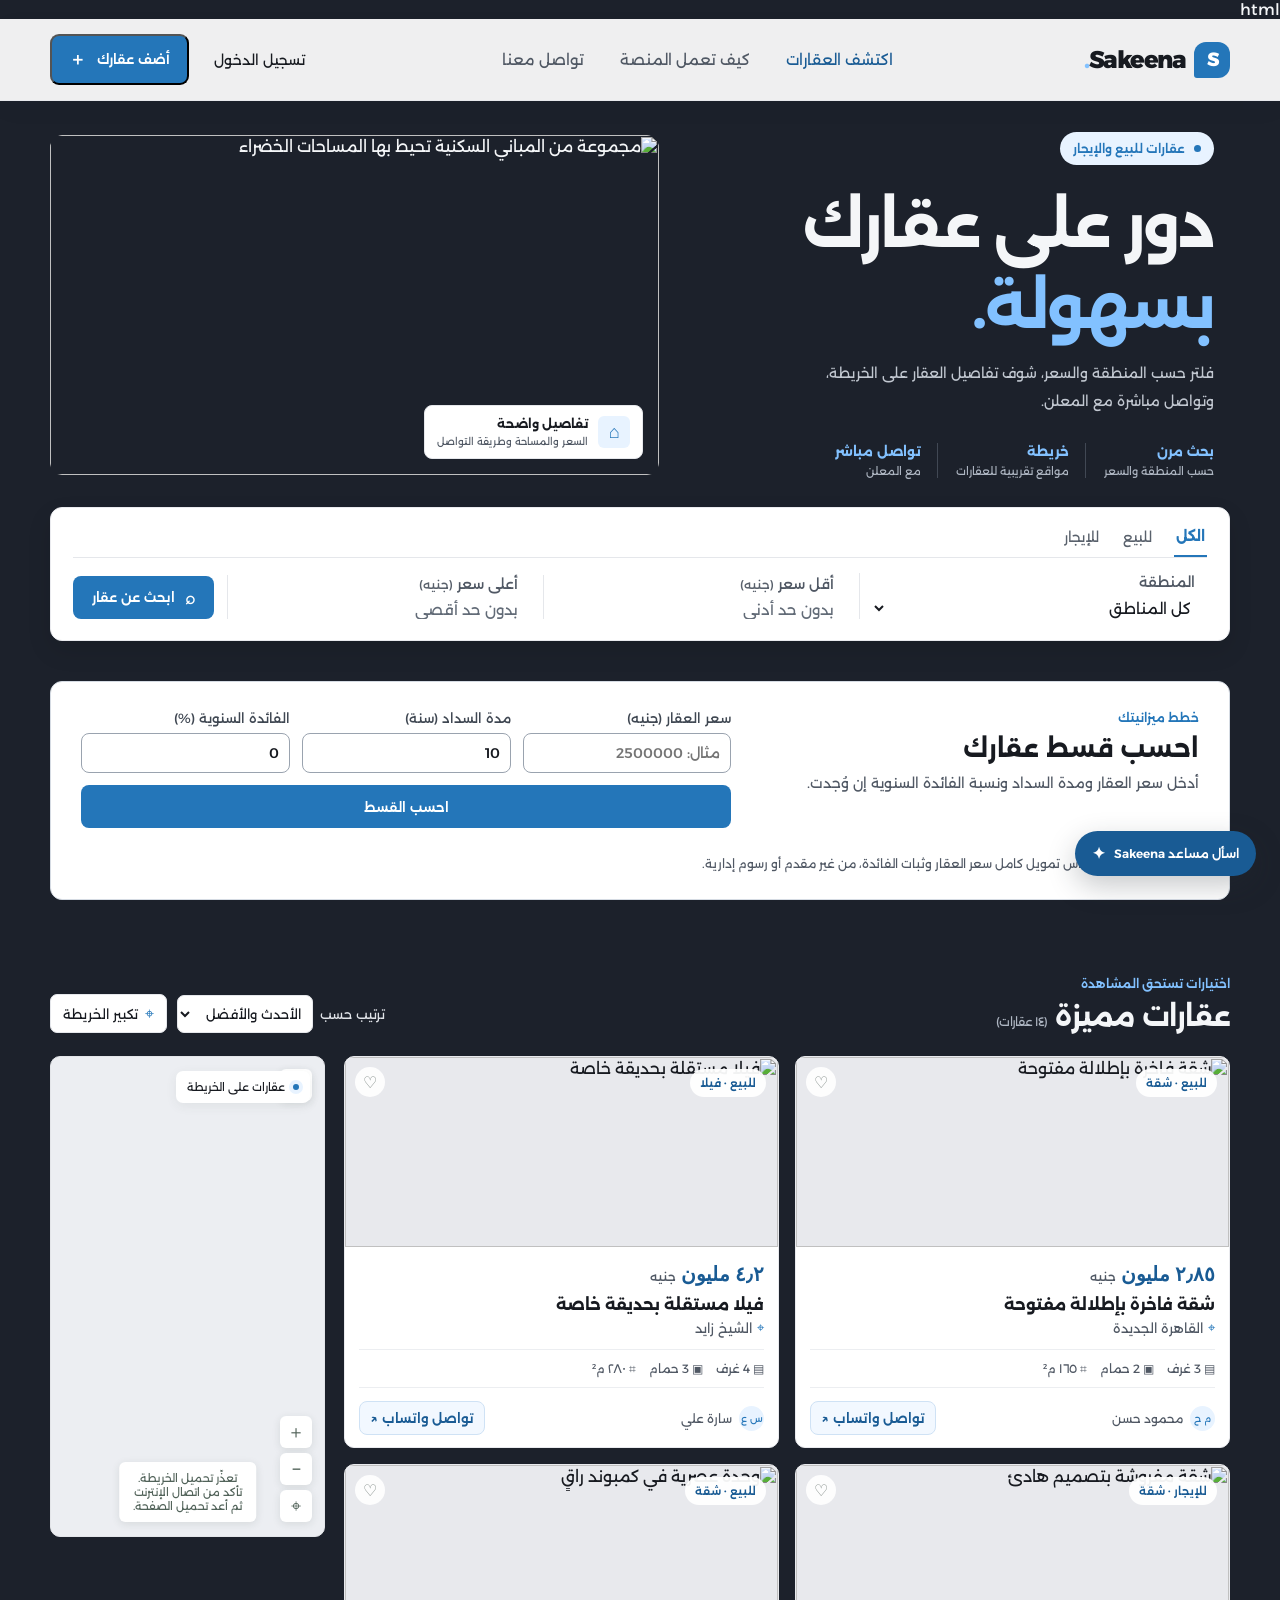
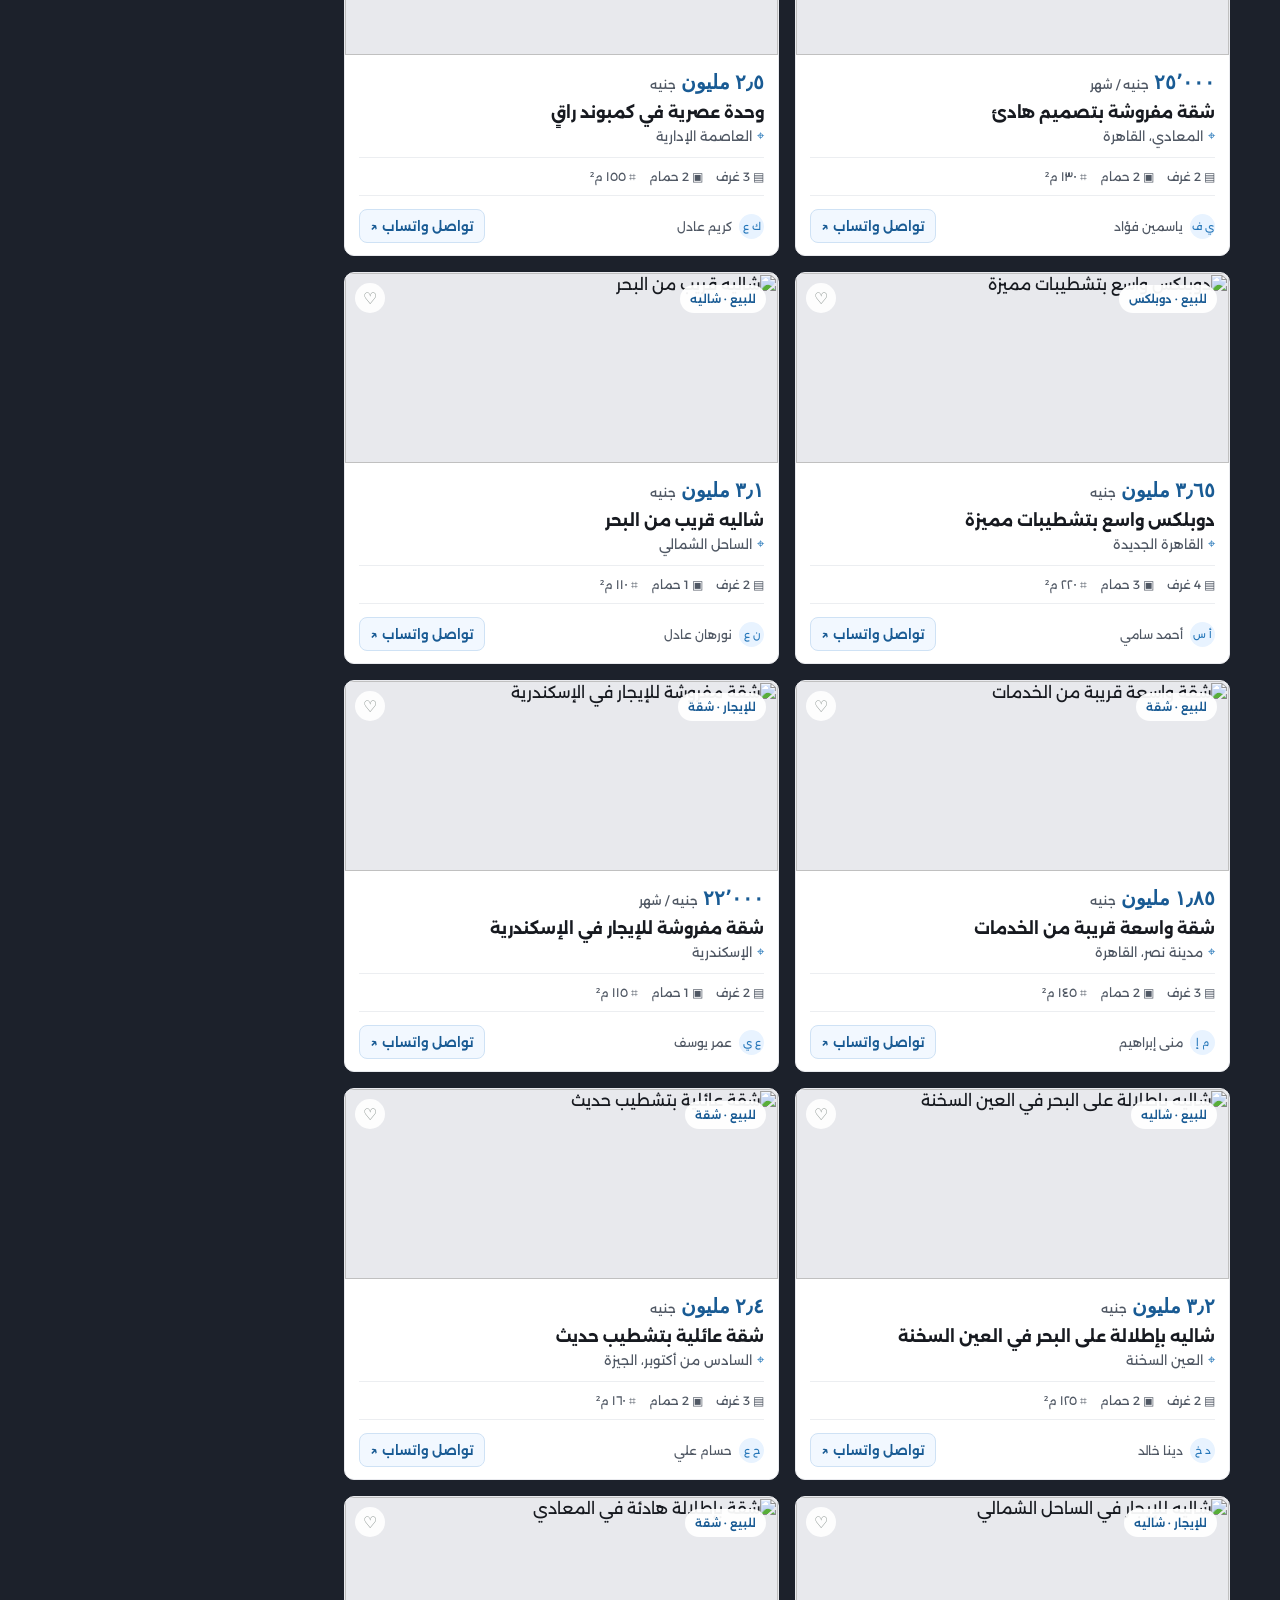
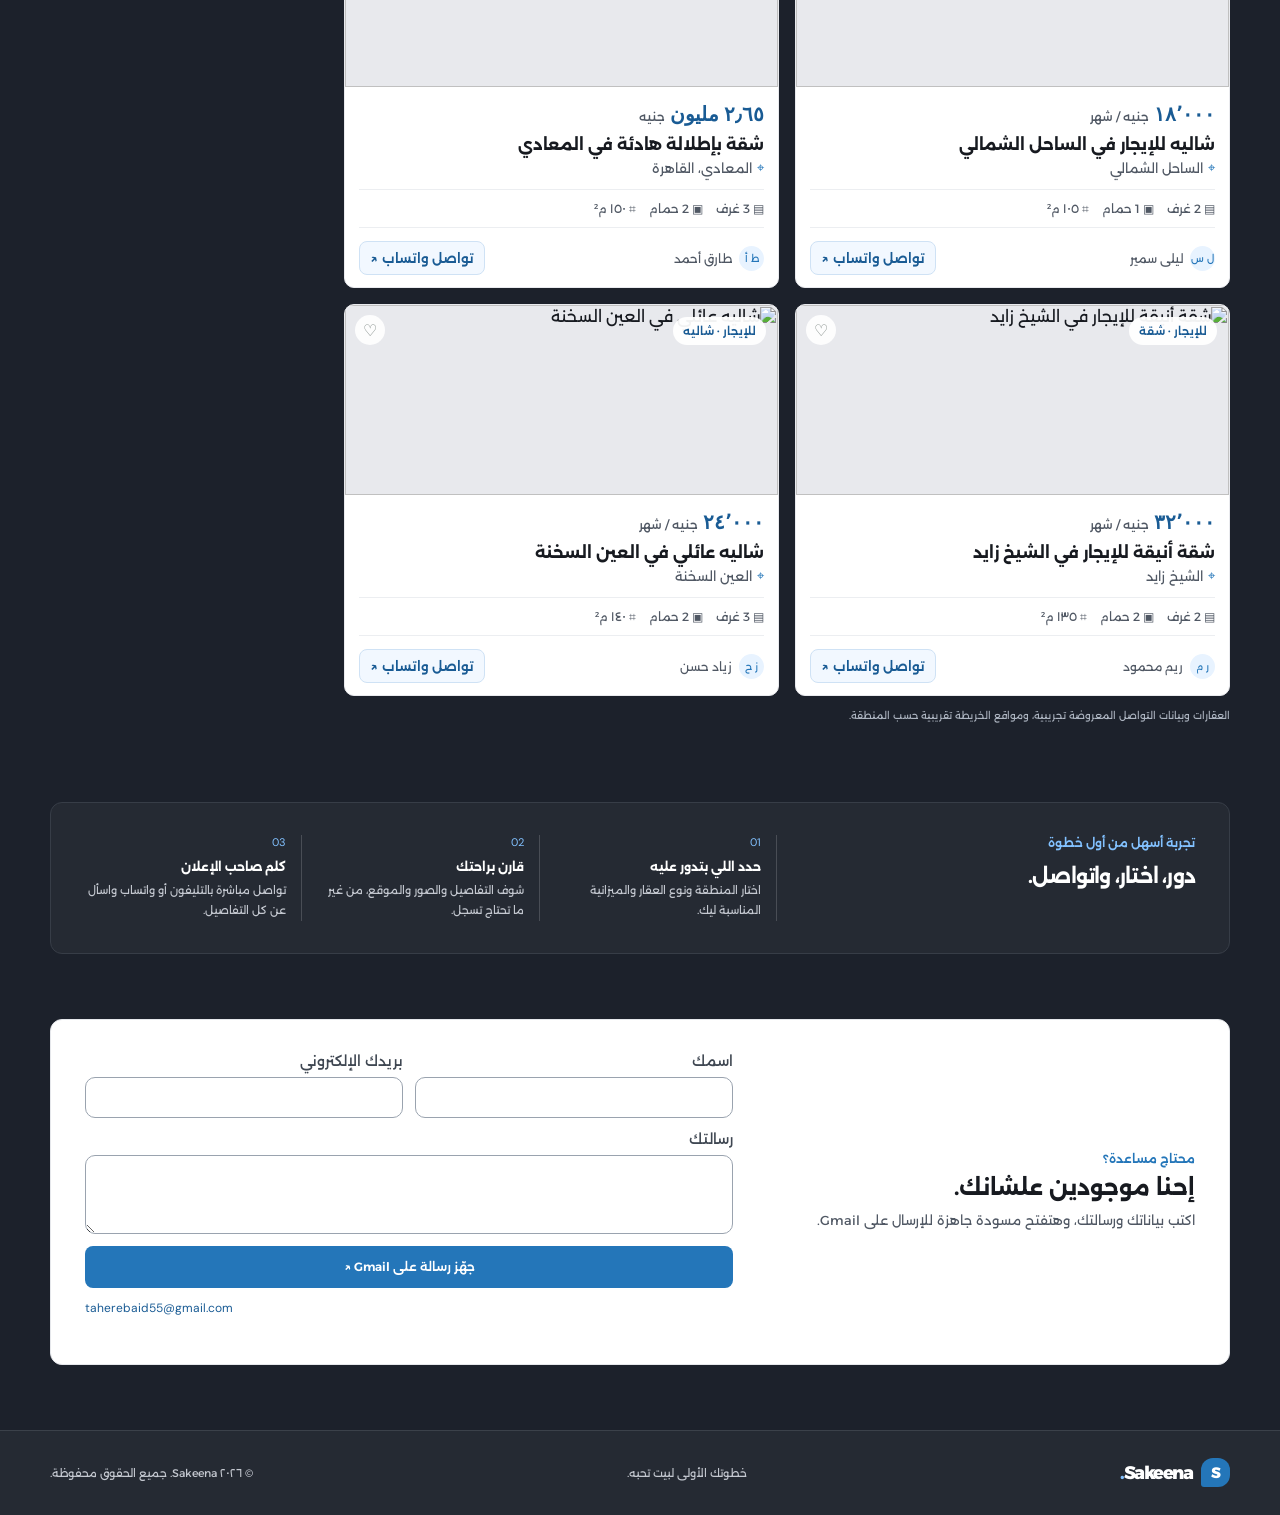
==== index.html @ dfcf1583 "Add files via upload" ====
html<!DOCTYPE html>
<html lang="ar" dir="rtl">
<head>
  <meta charset="UTF-8">
  <meta name="viewport" content="width=device-width, initial-scale=1.0">
  <meta name="theme-color" content="#1c212b">
  <title>Sakeena | Find your next home</title>
  <link rel="preconnect" href="https://fonts.googleapis.com">
  <link rel="preconnect" href="https://fonts.gstatic.com" crossorigin>
  <link href="https://fonts.googleapis.com/css2?family=Alexandria:wght@400;500;600;700;800&family=DM+Sans:wght@400;500;600;700&display=swap" rel="stylesheet">
  <link rel="stylesheet" href="https://unpkg.com/leaflet@1.9.4/dist/leaflet.css" integrity="sha256-p4NxAoJBhIIN+hmNHrzRCf9tD/miZyoHS5obTRR9BMY=" crossorigin="">
  <link rel="stylesheet" href="style.css">
</head>
<body>
  <header class="site-header">
    <a class="brand" href="#" aria-label="Sakeena - الصفحة الرئيسية">
      <span class="brand-mark">S</span>
      <span>Sakeena<span class="brand-dot">.</span></span>
    </a>
    <nav class="main-nav" aria-label="التنقل الرئيسي">
      <a class="active" href="#listings">اكتشف العقارات</a>
      <a href="#how-it-works">كيف تعمل المنصة</a>
      <a href="#contact">تواصل معنا</a>
    </nav>
    <div class="header-actions">
      <button class="login-button" id="open-login" type="button">تسجيل الدخول</button>
      <button class="login-button" id="logout-button" type="button" hidden>تسجيل الخروج</button>
      <button class="post-ad-button" id="open-property-form" type="button">أضف عقارك <span aria-hidden="true">＋</span></button>
      <button class="menu-toggle" id="menu-toggle" type="button" aria-label="فتح القائمة">☰</button>
    </div>
  </header>

  <main>
    <section class="hero">
      <div class="hero-copy">
        <span class="eyebrow"><span class="eyebrow-dot"></span> عقارات للبيع والإيجار</span>
        <h1>دور على عقارك<br><span>بسهولة.</span></h1>
        <p>فلتر حسب المنطقة والسعر، شوف تفاصيل العقار على الخريطة، وتواصل مباشرة مع المعلن.</p>
        <div class="hero-stats">
          <div><strong>بحث مرن</strong><span>حسب المنطقة والسعر</span></div>
          <div><strong>خريطة</strong><span>مواقع تقريبية للعقارات</span></div>
          <div><strong>تواصل مباشر</strong><span>مع المعلن</span></div>
        </div>
      </div>
      <div class="hero-art" aria-label="صورة لمجمع سكني وسط المساحات الخضراء">
        <img src="https://images.unsplash.com/photo-1640702603390-98c659d55ab2?auto=format&fit=crop&w=1200&q=85" alt="مجموعة من المباني السكنية تحيط بها المساحات الخضراء">
        <div class="hero-note">
          <span class="note-icon">⌂</span>
          <span><strong>تفاصيل واضحة</strong><small>السعر والمساحة وطريقة التواصل</small></span>
        </div>
      </div>
    </section>

    <section class="search-panel" aria-label="البحث عن عقار">
      <div class="search-tabs" role="group" aria-label="نوع العملية">
        <button class="search-tab selected" type="button" data-kind="الكل">الكل</button>
        <button class="search-tab" type="button" data-kind="للبيع">للبيع</button>
        <button class="search-tab" type="button" data-kind="للإيجار">للإيجار</button>
      </div>
      <div class="search-fields">
        <label class="field location-field">
          <span>المنطقة</span>
          <select id="area-filter">
            <option value="">كل المناطق</option>
            <option value="التجمع الخامس">التجمع الخامس</option>
            <option value="الشيخ زايد">الشيخ زايد</option>
            <option value="المعادي">المعادي</option>
            <option value="العاصمة الإدارية">العاصمة الإدارية</option>
            <option value="الساحل الشمالي">الساحل الشمالي</option>
            <option value="مدينة نصر">مدينة نصر</option>
            <option value="الإسكندرية">الإسكندرية</option>
            <option value="العين السخنة">العين السخنة</option>
            <option value="السادس من أكتوبر">السادس من أكتوبر</option>
          </select>
        </label>
        <label class="field">
          <span>أقل سعر <small>(جنيه)</small></span>
          <input id="min-price" type="number" min="0" placeholder="بدون حد أدنى">
        </label>
        <label class="field">
          <span>أعلى سعر <small>(جنيه)</small></span>
          <input id="max-price" type="number" min="0" placeholder="بدون حد أقصى">
        </label>
        <button class="search-button" id="search-button" type="button"><span>⌕</span> ابحث عن عقار</button>
      </div>
    </section>

    <section class="financing-section" aria-labelledby="financing-title">
      <div class="financing-copy">
        <span class="section-kicker">خطط ميزانيتك</span>
        <h2 id="financing-title">احسب قسط عقارك</h2>
        <p>أدخل سعر العقار ومدة السداد ونسبة الفائدة السنوية إن وُجدت.</p>
      </div>
      <form class="financing-form" id="financing-form">
        <label>سعر العقار (جنيه)
          <input name="price" type="number" min="1" step="1" placeholder="مثال: 2500000" required>
        </label>
        <label>مدة السداد (سنة)
          <input name="years" type="number" min="1" max="40" step="1" value="10" required>
        </label>
        <label>الفائدة السنوية (%)
          <input name="annual-rate" type="number" min="0" max="100" step="0.01" value="0" placeholder="0">
        </label>
        <button class="search-button" type="submit">احسب القسط</button>
      </form>
      <div class="financing-result" id="financing-result" aria-live="polite" hidden>
        <div><span>القسط الشهري التقريبي</span><strong id="monthly-installment"></strong></div>
        <div><span>إجمالي المبلغ</span><strong id="total-payment"></strong></div>
        <div><span>إجمالي الفائدة</span><strong id="total-interest"></strong></div>
      </div>
      <p class="financing-note">حساب تقديري على أساس تمويل كامل سعر العقار وثبات الفائدة، من غير مقدم أو رسوم إدارية.</p>
    </section>

    <section class="listings-section" id="listings">
      <div class="section-heading">
        <div>
          <span class="section-kicker">اختيارات تستحق المشاهدة</span>
          <h2>عقارات مميزة <span id="results-count"></span></h2>
        </div>
        <div class="listing-controls">
          <label class="sort-control">ترتيب حسب
            <select id="sort-filter">
              <option value="recommended">الأحدث والأفضل</option>
              <option value="low">السعر: الأقل أولاً</option>
              <option value="high">السعر: الأعلى أولاً</option>
            </select>
          </label>
          <button class="map-toggle" id="map-toggle" type="button"><span>⌖</span> تكبير الخريطة</button>
        </div>
      </div>

      <div class="results-layout">
        <div class="property-grid" id="property-grid"></div>
        <aside class="map-panel" id="map-panel" aria-label="خريطة المناطق">
          <div class="map-toolbar">
            <div class="map-label"><span class="map-pulse"></span> عقارات على الخريطة</div>
            <button class="map-expand" id="map-expand" type="button" aria-label="تكبير الخريطة" title="تكبير الخريطة">⛶</button>
          </div>
          <div id="real-map" role="application" aria-label="خريطة تفاعلية للعقارات"></div>
          <div class="map-controls" aria-label="أدوات الخريطة">
            <button id="map-zoom-in" type="button" aria-label="تكبير الخريطة" title="تكبير">＋</button>
            <button id="map-zoom-out" type="button" aria-label="تصغير الخريطة" title="تصغير">−</button>
            <button id="map-reset" type="button" aria-label="إظهار كل العقارات" title="إظهار كل العقارات">⌖</button>
          </div>
          <div class="map-status" id="map-status" hidden></div>
        </aside>
      </div>
      <div class="empty-state" id="empty-state" hidden>
        <span>⌂</span><h3>مفيش عقارات مطابقة لبحثك</h3>
        <p>جرّب توسّع نطاق السعر أو تختار منطقة تانية.</p>
        <button id="clear-filters" type="button">عرض كل العقارات</button>
      </div>
      <p class="demo-note">العقارات وبيانات التواصل المعروضة تجريبية، ومواقع الخريطة تقريبية حسب المنطقة.</p>
    </section>

    <section class="how-section" id="how-it-works">
      <div><span class="section-kicker">تجربة أسهل من أول خطوة</span><h2>دور، اختار، واتواصل.</h2></div>
      <div class="how-steps">
        <article><span>01</span><h3>حدد اللي بتدور عليه</h3><p>اختار المنطقة ونوع العقار والميزانية المناسبة ليك.</p></article>
        <article><span>02</span><h3>قارن براحتك</h3><p>شوف التفاصيل والصور والموقع، من غير ما تحتاج تسجل.</p></article>
        <article><span>03</span><h3>كلم صاحب الإعلان</h3><p>تواصل مباشرة بالتليفون أو واتساب واسأل عن كل التفاصيل.</p></article>
      </div>
    </section>

    <section class="contact-section" id="contact" aria-labelledby="contact-title">
      <div>
        <span class="section-kicker">محتاج مساعدة؟</span>
        <h2 id="contact-title">إحنا موجودين علشانك.</h2>
        <p>اكتب بياناتك ورسالتك، وهتفتح مسودة جاهزة للإرسال على Gmail.</p>
      </div>
      <form class="contact-form" id="contact-form">
        <label>اسمك<input name="name" type="text" maxlength="60" required></label>
        <label>بريدك الإلكتروني<input name="email" type="email" required></label>
        <label class="contact-message-field">رسالتك<textarea name="message" rows="3" maxlength="2000" required></textarea></label>
        <button class="contact-gmail" type="submit">جهّز رسالة على Gmail ↗</button>
        <a class="contact-email" href="mailto:taherebaid55@gmail.com">taherebaid55@gmail.com</a>
      </form>
    </section>
  </main>

  <footer class="site-footer">
    <a class="brand footer-brand" href="#"><span class="brand-mark">S</span><span>Sakeena<span class="brand-dot">.</span></span></a>
    <p>خطوتك الأولى لبيت تحبه.</p>
    <span>© ٢٠٢٦ Sakeena. جميع الحقوق محفوظة.</span>
  </footer>

  <div class="modal-backdrop" id="property-modal" hidden>
    <section class="login-modal property-modal" role="dialog" aria-modal="true" aria-labelledby="property-title">
      <button class="modal-close" id="close-property-form" type="button" aria-label="إغلاق">×</button>
      <span class="modal-mark">S</span>
      <span class="section-kicker">إعلانك هيوصل لناس أكتر</span>
      <h2 id="property-title">أضف عقارك على Sakeena</h2>
      <p>املأ البيانات الأساسية، وهيظهر إعلانك فوراً ضمن العقارات.</p>
      <form id="property-form" class="property-form">
        <label class="form-wide">عنوان الإعلان<input name="title" type="text" placeholder="مثال: شقة واسعة بإطلالة مميزة" maxlength="70" required></label>
        <label>نوع الإعلان<select name="kind" required><option value="للبيع">للبيع</option><option value="للإيجار">للإيجار</option></select></label>
        <label>نوع العقار<select name="type" required><option>شقة</option><option>فيلا</option><option>دوبلكس</option><option>شاليه</option><option>استوديو</option></select></label>
        <label>المنطقة<select name="area" required><option value="التجمع الخامس">التجمع الخامس</option><option value="الشيخ زايد">الشيخ زايد</option><option value="المعادي">المعادي</option><option value="العاصمة الإدارية">العاصمة الإدارية</option><option value="الساحل الشمالي">الساحل الشمالي</option><option value="مدينة نصر">مدينة نصر</option><option value="الإسكندرية">الإسكندرية</option><option value="العين السخنة">العين السخنة</option><option value="السادس من أكتوبر">السادس من أكتوبر</option></select></label>
        <label>السعر بالجنيه<input name="price" type="number" min="1" step="1" placeholder="مثال: 2500000" required></label>
        <label>عدد الغرف<input name="beds" type="number" min="0" max="30" value="2" required></label>
        <label>عدد الحمامات<input name="baths" type="number" min="0" max="20" value="1" required></label>
        <label>المساحة بالمتر<input name="size" type="number" min="1" placeholder="مثال: 140" required></label>
        <label class="form-wide">رابط صورة العقار <small>(اختياري)</small><input name="image" type="url" placeholder="https://example.com/property.jpg"></label>
        <label>اسم المعلن<input name="publisher" type="text" maxlength="40" placeholder="اسمك" required></label>
        <label>رقم واتساب
          <span class="phone-input">
            <span class="phone-country-code" aria-hidden="true">+20</span>
            <input name="phone" type="tel" inputmode="numeric" placeholder="1xxxxxxxxx" maxlength="11" pattern="0?1[0125][0-9]{8}" aria-describedby="phone-help" required>
          </span>
          <small id="phone-help">مفتاح مصر +20 مضاف تلقائيًا</small>
        </label>
        <button class="search-button form-wide" type="submit">نشر الإعلان</button>
      </form>
      <p class="form-message" id="property-message" aria-live="polite"></p>
    </section>
  </div>

  <div class="modal-backdrop" id="login-modal" hidden>
    <section class="login-modal" role="dialog" aria-modal="true" aria-labelledby="login-title">
      <button class="modal-close" id="close-login" type="button" aria-label="إغلاق">×</button>
      <span class="modal-mark">د</span>
      <span class="section-kicker">أهلاً بيك في Sakeena</span>
      <h2 id="login-title">سجّل دخولك</h2>
      <p id="login-description">أنشئ حسابًا أو سجّل دخولك لاستخدام مساعد العقارات.</p>
      <form id="login-form">
        <label id="name-field" hidden>الاسم<input name="name" type="text" autocomplete="name" maxlength="60"></label>
        <label>البريد الإلكتروني<input name="email" type="email" placeholder="name@example.com" autocomplete="email" required></label>
        <label>كلمة المرور<input name="password" type="password" placeholder="٨ أحرف على الأقل" minlength="8" autocomplete="current-password" required></label>
        <label id="remember-session-field" class="remember-session"><input id="remember-session" type="checkbox" checked> تذكّرني على هذا الجهاز</label>
        <button class="search-button" id="auth-submit" type="submit">تسجيل الدخول</button>
      </form>
      <p class="form-message" id="form-message" aria-live="polite"></p>
      <button class="auth-mode-toggle" id="auth-mode-toggle" type="button">إنشاء حساب جديد</button>
    </section>
  </div>
  <button class="chat-launcher" id="chat-launcher" type="button" aria-controls="chat-panel" aria-expanded="false">اسأل مساعد Sakeena <span aria-hidden="true">✦</span></button>
  <section class="chat-panel" id="chat-panel" aria-label="مساعد العقارات" hidden>
    <header class="chat-header">
      <div><strong>مساعد Sakeena</strong><small>اسأل عن العقارات والمناطق</small></div>
      <button id="chat-close" type="button" aria-label="إغلاق المحادثة">×</button>
    </header>
    <div class="chat-messages" id="chat-messages" role="log" aria-live="polite">
      <p class="chat-message assistant-message">أهلاً بيك في سكينة للعقارات! سجّل دخولك واسألني عن العقارات المتاحة.</p>
    </div>
    <form class="chat-form" id="chat-form">
      <label class="sr-only" for="chat-input">اكتب سؤالك</label>
      <input id="chat-input" name="message" type="text" maxlength="1000" placeholder="اكتب سؤالك هنا..." autocomplete="off" required>
      <button type="submit" aria-label="إرسال الرسالة">➤</button>
    </form>
    <p class="chat-disclaimer">تُعالَج الرسائل عبر خدمة الذكاء الاصطناعي، ولا تُحفظ في الموقع.</p>
  </section>
  <div class="toast" id="toast" role="status" aria-live="polite"></div>

  <script src="https://unpkg.com/leaflet@1.9.4/dist/leaflet.js" integrity="sha256-20nQCchB9co0qIjJZRGuk2/Z9VM+kNiyxNV1lvTlZBo=" crossorigin=""></script>
  <script src="https://cdn.jsdelivr.net/npm/@supabase/supabase-js@2"></script>
  <script src="supabase-config.js"></script>
  <script src="script.js"></script>
</body>
</html>
---- style.css ----
:root {
  color-scheme: light;
  --ink: #171a20;
  --muted: #505864;
  --green: #2476b9;
  --green-dark: #195b94;
  --mint: #e8f3ff;
  --accent-light: #82c1ff;
  --paper: #1c212b;
  --line: #e5e7eb;
  --white: #ffffff;
  font-family: "Alexandria", sans-serif;
}

* { box-sizing: border-box; }
html { scroll-behavior: smooth; }
body { margin: 0; background: var(--paper); color: #f4f6f8; }
button, input, select { font: inherit; }
button, a, select { -webkit-tap-highlight-color: transparent; }
a { color: inherit; text-decoration: none; }
button { cursor: pointer; }
.site-header { position: sticky; top: 0; z-index: 6; width: 100%; height: 82px; max-width: none; margin: auto; padding: 0 max(30px, calc((100% - 1180px) / 2)); display: flex; align-items: center; justify-content: space-between; gap: 30px; border-bottom: 1px solid #e8e9ed; background: #ffffffed; box-shadow: 0 8px 25px #252a3308; color: var(--ink); backdrop-filter: blur(14px); }
.brand { display: inline-flex; align-items: center; gap: 9px; font-size: 24px; font-weight: 800; letter-spacing: -1.5px; }
.brand-mark, .modal-mark { display: grid; place-items: center; width: 36px; height: 36px; border-radius: 12px 12px 12px 3px; background: var(--green); color: white; font-size: 19px; }
.brand-dot { color: var(--accent-light); }
.main-nav { display: flex; gap: 36px; align-items: center; color: var(--muted); font-size: 15px; }
.main-nav a { transition: color .2s; }
.main-nav a:hover, .main-nav a.active { color: var(--green-dark); }
.header-actions { display: flex; align-items: center; gap: 19px; }
.login-button, .menu-toggle { background: none; border: 0; color: var(--ink); font-size: 14px; transition: color .2s; }
.login-button:hover, .menu-toggle:hover { color: var(--green); }
.post-ad-button { background: var(--green); color: #fff; padding: 12px 17px; border-radius: 9px; font-size: 13px; font-weight: 600; transition: background .2s, transform .2s; }
.post-ad-button:hover, .search-button:hover { background: var(--green-dark); transform: translateY(-1px); }
.post-ad-button span { margin-right: 7px; font-size: 17px; vertical-align: -1px; }
.menu-toggle { display: none; font-size: 22px; }
main { max-width: 1240px; margin: auto; padding: 0 30px; }
.hero { min-height: 420px; display: grid; grid-template-columns: .92fr 1.08fr; align-items: center; gap: 52px; padding: 30px 0 42px; }
.hero-copy { padding-right: 16px; }
.eyebrow, .section-kicker { color: var(--green); font-size: 12px; font-weight: 600; }
.eyebrow { display: inline-flex; align-items: center; gap: 9px; padding: 9px 13px; border-radius: 30px; background: var(--mint); }
.eyebrow-dot, .map-pulse { width: 7px; height: 7px; border-radius: 50%; background: var(--green); box-shadow: 0 0 0 4px var(--mint); }
.hero h1 { font-size: clamp(38px, 5vw, 62px); line-height: 1.3; letter-spacing: -2px; margin: 20px 0 12px; font-weight: 700; }
.hero h1 span { color: var(--accent-light); }
.hero-copy > p { max-width: 430px; margin: 0; color: #c1c7d0; font-size: 14px; line-height: 2; }
.hero-stats { display: flex; gap: 18px; margin-top: 28px; }
.hero-stats div { display: flex; flex-direction: column; gap: 5px; }
.hero-stats div + div { padding-right: 16px; border-right: 1px solid #414854; }
.hero-stats strong { font-size: 13px; color: var(--accent-light); }
.hero-stats span { color: #aeb6c2; font-size: 11px; }
.hero-art { position: relative; height: 340px; overflow: hidden; border-radius: 12px; }
.hero-art > img { width: 100%; height: 100%; object-fit: cover; border-radius: inherit; }
.hero-note { position: absolute; z-index: 1; right: 16px; bottom: 16px; display: flex; align-items: center; gap: 10px; padding: 10px 12px; border: 1px solid #e5e7eb; border-radius: 8px; background: white; color: var(--ink); }
.note-icon { display: grid; place-items: center; width: 32px; height: 32px; border-radius: 6px; color: var(--green); background: var(--mint); font-size: 18px; }
.hero-note strong, .hero-note small { display: block; }
.hero-note strong { font-size: 12px; }
.hero-note small { margin-top: 4px; color: var(--muted); font-size: 10px; }
.search-panel { position: relative; z-index: 2; padding: 19px 22px 21px; margin-top: -14px; background: var(--white); color: var(--ink); border: 1px solid #eaebef; border-radius: 12px; box-shadow: 0 10px 24px #0000001a; }
.search-tabs { display: flex; gap: 20px; border-bottom: 1px solid var(--line); margin-bottom: 15px; }
.search-tab { padding: 0 2px 10px; border: 0; background: none; color: #59616c; font-size: 14px; }
.search-tab.selected { color: var(--green); border-bottom: 2px solid var(--green); font-weight: 700; }
.search-fields { display: grid; grid-template-columns: 1.15fr 1fr 1fr auto; gap: 13px; align-items: end; }
.field { display: flex; min-width: 0; flex-direction: column; gap: 7px; padding: 0 12px; border-left: 1px solid var(--line); }
.field span { color: var(--muted); font-size: 14px; font-weight: 500; }
.field small { color: #59616c; font-size: 12px; }
.field input, .field select, .sort-control select { min-width: 0; padding: 0; border: 0; outline: 0; background: transparent; color: var(--ink); font-size: 15px; }
.field input::placeholder { color: #626b77; }
.search-button { min-height: 43px; padding: 0 19px; border: 0; border-radius: 8px; background: var(--green); color: #fff; font-size: 13px; font-weight: 600; transition: .2s; white-space: nowrap; }
.search-button span { padding-left: 6px; font-size: 17px; vertical-align: -2px; }
.financing-section { display: grid; grid-template-columns: .8fr 1.2fr; gap: 20px 34px; margin-top: 40px; padding: 28px 30px; border: 1px solid #d5dbe3; border-radius: 12px; background: #fff; color: var(--ink); }
.financing-copy h2 { margin: 8px 0; font-size: 25px; }
.financing-copy p { margin: 0; color: var(--muted); font-size: 14px; line-height: 1.8; }
.financing-form { display: grid; grid-template-columns: repeat(3, minmax(0, 1fr)); gap: 12px; align-items: end; }
.financing-form label { display: grid; gap: 7px; color: #3f4752; font-size: 13px; font-weight: 500; }
.financing-form input { width: 100%; min-width: 0; padding: 10px; border: 1px solid #9aa3af; border-radius: 8px; background: #fff; color: var(--ink); font: inherit; font-size: 14px; }
.financing-form input:focus { border-color: var(--green-dark); outline: 0; box-shadow: 0 0 0 2px #195b9426; }
.financing-form .search-button { grid-column: 1 / -1; }
.financing-result { display: grid; grid-column: 1 / -1; grid-template-columns: repeat(3, minmax(0, 1fr)); gap: 12px; }
.financing-result[hidden] { display: none; }
.financing-result > div { display: grid; gap: 7px; padding: 14px; border: 1px solid #cfe2f5; border-radius: 9px; background: #f2f8ff; }
.financing-result span { color: #505864; font-size: 13px; }
.financing-result strong { color: var(--green-dark); font-size: 18px; }
.financing-note { grid-column: 1 / -1; margin: -8px 0 0; color: var(--muted); font-size: 12px; }
.listings-section { padding-top: 76px; }
.section-heading { display: flex; align-items: end; justify-content: space-between; margin-bottom: 23px; color: #f4f6f8; }
.listings-section .section-kicker { color: var(--accent-light); }
.section-heading h2, .how-section h2 { margin: 8px 0 0; font-size: 28px; letter-spacing: -.8px; }
#results-count { color: #aeb6c2; font-size: 12px; font-weight: 400; }
.listing-controls { display: flex; gap: 10px; align-items: center; }
.sort-control { display: flex; gap: 7px; align-items: center; color: #e0e3e8; font-size: 13px; }
.sort-control select { padding: 9px 7px; border: 1px solid var(--line); border-radius: 7px; background: white; color: var(--ink); font-size: 13px; }
.map-toggle { display: inline-flex; align-items: center; gap: 7px; padding: 9px 12px; border: 1px solid var(--line); border-radius: 7px; background: white; color: var(--ink); font-size: 13px; }
.map-toggle span { color: var(--green); font-size: 16px; }
.results-layout { display: grid; grid-template-columns: minmax(0, 1fr) 275px; gap: 19px; align-items: start; }
.property-grid { display: grid; grid-template-columns: repeat(2, minmax(0, 1fr)); gap: 16px; }
.property-card { overflow: hidden; min-width: 0; background: white; color: var(--ink); border: 1px solid #e9eaee; border-radius: 10px; transition: transform .2s, box-shadow .2s; }
.property-card:hover { transform: translateY(-2px); box-shadow: 0 8px 18px #00000020; }
.card-image { position: relative; height: 190px; overflow: hidden; background: #e8e9ed; }
.card-image img { width: 100%; height: 100%; object-fit: cover; transition: transform .4s; }
.property-card:hover .card-image img { transform: scale(1.04); }
.property-tag { position: absolute; top: 12px; right: 12px; padding: 7px 10px; border-radius: 20px; background: #fffffff0; color: var(--green-dark); font-size: 11px; font-weight: 600; }
.favorite { position: absolute; top: 10px; left: 10px; width: 30px; height: 30px; border: 0; border-radius: 50%; background: #ffffffea; color: #7b8580; font-size: 16px; }
.favorite.active { color: #d76b61; }
.card-content { padding: 14px 14px 12px; }
.property-price { color: var(--green-dark); font-family: "DM Sans", sans-serif; font-size: 20px; font-weight: 700; }
.property-price small { color: var(--muted); font-family: "Alexandria", sans-serif; font-size: 12px; font-weight: 500; }
.property-card h3 { margin: 8px 0 5px; font-size: 16px; }
.property-location { display: flex; gap: 5px; align-items: center; color: var(--muted); font-size: 13px; }
.property-location span { color: var(--green); }
.property-meta { display: flex; gap: 13px; margin: 13px 0; padding: 11px 0; border-top: 1px solid #eceef1; border-bottom: 1px solid #eceef1; color: #505864; font-size: 12px; }
.card-footer { display: flex; align-items: center; justify-content: space-between; }
.publisher { display: flex; align-items: center; gap: 7px; color: #505864; font-size: 12px; }
.publisher-avatar { display: grid; place-items: center; width: 25px; height: 25px; border-radius: 50%; background: var(--mint); color: var(--green); font-size: 10px; }
.contact-button { padding: 8px 10px; border: 1px solid #cfe2f5; border-radius: 8px; background: #f2f8ff; color: var(--green-dark); font-size: 13px; font-weight: 600; }
.contact-button:hover { background: var(--mint); }
.map-panel { position: sticky; top: 98px; height: 481px; overflow: hidden; border: 1px solid #e3e5e9; border-radius: 10px; background: #eceef2; }
#real-map { position: absolute; z-index: 1; inset: 0; min-height: 260px; }
.map-toolbar { position: absolute; z-index: 3; inset: 0 0 auto; display: flex; align-items: flex-start; justify-content: space-between; padding: 12px; pointer-events: none; }
.map-label { position: absolute; z-index: 3; top: 14px; right: 14px; display: flex; align-items: center; gap: 8px; padding: 9px 11px; border-radius: 7px; background: white; color: var(--ink); box-shadow: 0 3px 12px #35443812; font-size: 11px; }
.map-pulse { width: 6px; height: 6px; }
.map-expand, .map-controls button { display: grid; place-items: center; width: 32px; height: 32px; border: 0; border-radius: 6px; background: #fff; color: #52635a; box-shadow: 0 2px 9px #24372c1c; }
.map-expand { margin-left: auto; pointer-events: auto; font-size: 17px; }
.map-controls { position: absolute; z-index: 3; right: 12px; bottom: 14px; display: grid; gap: 5px; }
.map-controls button { font-size: 18px; }
.map-status { position: absolute; z-index: 4; right: 50%; bottom: 14px; max-width: calc(100% - 24px); padding: 9px 12px; transform: translateX(50%); border-radius: 6px; background: #fff; color: #52635a; box-shadow: 0 2px 9px #24372c1c; font-size: 11px; text-align: center; }
.results-layout.map-expanded { grid-template-columns: minmax(0, .8fr) minmax(360px, 1.2fr); }
.results-layout.map-expanded .map-panel { height: min(72vh, 720px); }
.property-map-icon { display: grid; place-items: center; border: 0; background: transparent; }
.property-map-icon span { display: grid; place-items: center; min-width: 62px; height: 30px; padding: 0 8px; border: 2px solid #fff; border-radius: 7px 7px 7px 2px; background: var(--green); color: #fff; box-shadow: 0 3px 10px #24372c45; font: 600 10px "DM Sans", sans-serif; white-space: nowrap; }
.map-popup { display: grid; gap: 7px; min-width: 160px; color: var(--ink); font-family: "Alexandria", sans-serif; font-size: 11px; text-align: right; }
.map-popup > span { color: var(--muted); font-size: 10px; }
.map-popup > b { color: var(--green-dark); font-size: 11px; }
.map-popup > a { color: var(--green); font-weight: 600; }
.map-street { position: absolute; background: #fff; box-shadow: 0 0 0 1px #dce3d9; }
.street-one { top: 40%; left: -20%; width: 140%; height: 12px; transform: rotate(-23deg); }
.street-two { top: 59%; left: -12%; width: 130%; height: 9px; transform: rotate(28deg); }
.street-three { top: 11%; left: 48%; width: 9px; height: 115%; transform: rotate(20deg); }
.map-river { position: absolute; top: 55%; left: -20%; width: 140%; height: 21px; transform: rotate(-30deg); border: 1px solid #c0dcde; background: #cce5e4; }
.map-area { position: absolute; color: #929e91; font-size: 9px; }
.area-one { top: 26%; right: 13%; }.area-two { top: 70%; right: 12%; }.area-three { bottom: 13%; left: 17%; }
.map-pin { position: absolute; z-index: 2; padding: 7px 10px; border: 2px solid #fff; border-radius: 8px 8px 8px 2px; background: var(--green); color: white; box-shadow: 0 4px 10px #24372c35; font: 600 9px "DM Sans", sans-serif; transform: rotate(-45deg); }
.map-pin::first-letter { transform: rotate(45deg); }
.pin-one { top: 35%; right: 26%; }.pin-two { top: 48%; left: 15%; }.pin-three { bottom: 21%; right: 22%; }.pin-four { top: 19%; left: 35%; }
.map-zoom { position: absolute; bottom: 17px; right: 14px; display: grid; overflow: hidden; border-radius: 6px; box-shadow: 0 2px 9px #24372c1c; }
.map-zoom button { width: 31px; height: 30px; border: 0; border-bottom: 1px solid #eee; background: white; color: #52635a; font-size: 18px; }
.map-legend { position: absolute; bottom: 17px; left: 14px; display: flex; align-items: center; gap: 6px; padding: 8px; border-radius: 5px; background: white; color: #68756c; font-size: 9px; }
.map-legend span { width: 7px; height: 7px; border-radius: 50%; background: var(--green); }
.empty-state { padding: 65px 20px; text-align: center; }
.empty-state > span { color: var(--accent-light); font-size: 35px; }
.empty-state h3 { font-size: 16px; }
.empty-state p { color: var(--muted); font-size: 11px; }
.empty-state button { margin-top: 10px; padding: 10px 15px; border: 0; border-radius: 7px; background: var(--green); color: white; font-size: 12px; }
.demo-note { margin: 13px 0 0; color: #aeb6c2; font-size: 10px; }
.empty-state p { color: #c1c7d0; }
.how-section { display: grid; grid-template-columns: .7fr 1.3fr; gap: 45px; margin: 80px 0 65px; padding: 32px 34px; border: 1px solid #373d47; border-radius: 12px; background: #252a33; color: white; }
.how-section .section-kicker { color: var(--accent-light); }
.how-section h2 { font-size: 20px; line-height: 1.8; }
.how-steps { display: grid; grid-template-columns: repeat(3, 1fr); gap: 20px; }
.how-steps article { padding-right: 15px; border-right: 1px solid #ffffff2b; }
.how-steps article > span { color: var(--accent-light); font-family: "DM Sans", sans-serif; font-size: 11px; }
.how-steps h3 { margin: 10px 0 7px; font-size: 12px; }
.how-steps p { margin: 0; color: #c4c8d0; font-size: 11px; line-height: 1.8; }
.contact-section { display: grid; grid-template-columns: .8fr 1.2fr; align-items: center; gap: 30px; margin: 0 0 65px; padding: 32px 34px; border: 1px solid var(--line); border-radius: 12px; background: white; color: var(--ink); }
.contact-section h2 { margin: 8px 0; font-size: 22px; }
.contact-section p { margin: 0; color: var(--muted); font-size: 13px; line-height: 1.8; }
.contact-form { display: grid; grid-template-columns: repeat(2, minmax(0, 1fr)); gap: 12px; }
.contact-form label { display: grid; gap: 7px; color: #3f4752; font-size: 14px; font-weight: 500; }
.contact-form input, .contact-form textarea { width: 100%; padding: 10px; border: 1px solid #9aa3af; border-radius: 10px; outline: 0; background: #fff; color: var(--ink); font: inherit; font-size: 15px; }
.contact-form textarea { resize: vertical; }
.contact-form input:focus, .contact-form textarea:focus { border-color: var(--green-dark); box-shadow: 0 0 0 2px #195b9426; }
.contact-message-field, .contact-gmail, .contact-email { grid-column: 1 / -1; }
.contact-gmail { display: inline-flex; align-items: center; justify-content: center; min-height: 42px; padding: 0 17px; border: 0; border-radius: 8px; background: var(--green); color: white; font: inherit; font-size: 12px; font-weight: 600; transition: background .2s, transform .2s; }
.contact-gmail:hover { transform: translateY(-1px); background: var(--green-dark); }
.contact-email { color: var(--green-dark); direction: ltr; font-family: "DM Sans", sans-serif; font-size: 12px; }
.phone-input { display: flex; align-items: center; direction: ltr; overflow: hidden; border: 1px solid var(--line); border-radius: 7px; }
.phone-input:focus-within { border-color: var(--green); }
.phone-country-code { padding: 0 10px; border-right: 1px solid var(--line); color: var(--muted); font: 10px "DM Sans", sans-serif; }
.login-modal .phone-input input { min-width: 0; border: 0; text-align: left; }
.login-modal .phone-input input:focus { border-color: transparent; }
.property-form > label > small { color: var(--muted); font-size: 10px; }
.site-footer { display: flex; align-items: center; justify-content: space-between; padding: 24px max(30px, calc((100% - 1180px) / 2)); border-top: 1px solid #3b414a; background: #252a33; color: #c4c8d0; font-size: 11px; }
.footer-brand { color: white; font-size: 18px; }
.footer-brand .brand-mark { width: 29px; height: 29px; font-size: 15px; }
.modal-backdrop { position: fixed; z-index: 10; inset: 0; display: grid; place-items: center; padding: 20px; background: #16231db8; }
.modal-backdrop[hidden] { display: none; }
.login-modal { position: relative; width: min(100%, 410px); padding: 34px; border: 1px solid #ececf0; border-radius: 14px; background: white; color: var(--ink); text-align: center; box-shadow: 0 18px 50px #00000040; }
.modal-close { position: absolute; top: 13px; left: 15px; border: 0; background: none; color: #829087; font-size: 25px; }
.modal-mark { width: 43px; height: 43px; margin: 0 auto 15px; font-size: 22px; }
.login-modal h2 { margin: 8px 0; font-size: 22px; }
.login-modal > p { color: var(--muted); font-size: 12px; line-height: 1.8; }
.login-modal form { display: grid; gap: 13px; margin-top: 20px; text-align: right; }
.login-modal form label { display: grid; gap: 7px; color: #3f4752; font-size: 14px; font-weight: 500; }
.login-modal input { width: 100%; padding: 12px; border: 1px solid var(--line); border-radius: 7px; outline: 0; font-size: 15px; }
.login-modal input:focus { border-color: var(--green); }
.login-modal form .search-button { margin-top: 4px; }
.login-modal form label[hidden] { display: none; }
.login-modal form label.remember-session { display: flex; align-items: center; gap: 8px; width: fit-content; }
.login-modal form .remember-session input { width: 16px; height: 16px; margin: 0; padding: 0; accent-color: var(--green); }
.auth-mode-toggle { margin-top: 6px; border: 0; background: none; color: var(--green-dark); font-size: 14px; }
.form-message { min-height: 16px; color: var(--green); }
.toast { position: fixed; z-index: 20; bottom: 25px; left: 50%; max-width: calc(100% - 30px); padding: 12px 18px; transform: translate(-50%, 20px); border-radius: 8px; background: #1f3027; color: white; font-size: 12px; opacity: 0; pointer-events: none; transition: .25s; }
.toast.show { transform: translate(-50%, 0); opacity: 1; }
.chat-launcher { position: fixed; z-index: 8; right: 24px; bottom: 24px; display: flex; align-items: center; gap: 9px; padding: 13px 17px; border: 0; border-radius: 30px; background: var(--green-dark); color: white; box-shadow: 0 10px 28px #252a3340; font-size: 12px; font-weight: 600; }
.chat-launcher span { font-size: 16px; }
.chat-panel { position: fixed; z-index: 9; right: 24px; bottom: 82px; display: grid; grid-template-rows: auto minmax(180px, 1fr) auto auto; width: min(360px, calc(100vw - 32px)); height: min(470px, calc(100vh - 110px)); overflow: hidden; border: 1px solid var(--line); border-radius: 20px; background: var(--white); color: var(--ink); box-shadow: 0 22px 60px #252a3333; }
.chat-panel[hidden] { display: none; }
.chat-header { display: flex; align-items: center; justify-content: space-between; padding: 14px 16px; background: #252a33; color: white; }
.chat-header strong, .chat-header small { display: block; }
.chat-header strong { font-size: 14px; }
.chat-header small { margin-top: 4px; color: #d6d9df; font-size: 11px; }
.chat-header button { border: 0; background: transparent; color: white; font-size: 23px; }
.chat-messages { display: flex; flex-direction: column; gap: 10px; overflow-y: auto; padding: 15px; }
.chat-message { max-width: 88%; margin: 0; padding: 10px 12px; border-radius: 12px; font-size: 14px; line-height: 1.8; white-space: pre-wrap; overflow-wrap: anywhere; }
.assistant-message { align-self: flex-start; border-bottom-right-radius: 3px; background: var(--mint); color: var(--ink); }
.user-message { align-self: flex-end; border-bottom-left-radius: 3px; background: var(--green); color: white; }
.chat-form { display: flex; gap: 8px; padding: 10px 12px; border-top: 1px solid var(--line); }
.chat-form input { flex: 1; min-width: 0; padding: 10px; border: 1px solid var(--line); border-radius: 8px; outline: 0; background: white; color: var(--ink); font-size: 14px; }
.chat-form input:focus { border-color: var(--green); }
.chat-form button { width: 38px; border: 0; border-radius: 8px; background: var(--green); color: white; }
.chat-disclaimer { margin: 0; padding: 0 12px 10px; color: var(--muted); font-size: 12px; text-align: center; }
.sr-only { position: absolute; width: 1px; height: 1px; overflow: hidden; clip: rect(0, 0, 0, 0); white-space: nowrap; }
.form-message.error { color: #b34747; }
button:focus-visible, a:focus-visible, input:focus-visible, select:focus-visible, textarea:focus-visible {
  outline: 3px solid #82c1ff80;
  outline-offset: 2px;
}

@media (max-width: 850px) {
  .site-header { height: 72px; }
  .main-nav { gap: 18px; }
  .hero { gap: 28px; }
  .hero-art { height: 285px; }
  .search-fields { grid-template-columns: repeat(2, minmax(0, 1fr)); }
  .field:nth-child(2) { border-left: 0; }
  .search-button { min-height: 40px; }
  .results-layout { grid-template-columns: minmax(0, 1fr) 230px; gap: 12px; }
  .results-layout.map-expanded { grid-template-columns: minmax(0, .7fr) minmax(280px, 1.3fr); }
  .property-grid { gap: 11px; }
  .card-image { height: 145px; }
  .property-meta { gap: 7px; }
  .how-section { grid-template-columns: 1fr; gap: 20px; }
}
@media (max-width: 620px) {
  .site-header { gap: 12px; padding: 0 18px; }
  .brand { font-size: 19px; }
  .main-nav { display: none; position: absolute; z-index: 5; top: 65px; right: 15px; left: 15px; padding: 18px; border: 1px solid var(--line); border-radius: 9px; background: white; box-shadow: 0 12px 25px #1b2b2014; }
  .main-nav.open { display: grid; gap: 17px; }
  .header-actions { gap: 8px; }
  .login-button { font-size: 12px; }
  .post-ad-button { padding: 10px 11px; font-size: 11px; }
  .menu-toggle { display: block; padding: 0; }
  main { padding: 0 18px; }
  .hero { min-height: 0; grid-template-columns: 1fr; gap: 23px; padding: 30px 0 26px; }
  .hero-copy { padding: 0; }
  .hero h1 { margin-top: 16px; font-size: 43px; }
  .hero-copy > p { font-size: 13px; }
  .hero-stats { gap: 26px; margin-top: 22px; }
  .hero-stats strong { font-size: 15px; }
  .hero-art { height: 245px; margin: 0 10px 0 17px; }
  .search-panel { padding: 15px; }
  .search-fields { grid-template-columns: 1fr 1fr; gap: 14px 8px; }
  .field { padding: 0 7px; }
  .field.location-field { border-left: 0; }
  .field input, .field select { font-size: 14px; }
  .search-button { padding: 0 8px; font-size: 12px; }
  .financing-section { grid-template-columns: 1fr; gap: 18px; margin-top: 30px; padding: 22px 18px; }
  .financing-form { grid-template-columns: 1fr; }
  .financing-result { grid-template-columns: 1fr; }
  .financing-note { margin-top: -6px; }
  .listings-section { padding-top: 48px; }
  .section-heading { align-items: start; gap: 15px; flex-direction: column; }
  .section-heading h2 { font-size: 22px; }
  .listing-controls { width: 100%; justify-content: space-between; }
  .results-layout { grid-template-columns: 1fr; }
  .property-grid { grid-template-columns: repeat(2, minmax(0, 1fr)); gap: 10px; }
  .map-panel { display: none; position: relative; top: auto; height: 300px; }
  .map-panel.visible { display: block; }
  .results-layout.map-expanded { grid-template-columns: 1fr; }
  .results-layout.map-expanded .map-panel { height: 65vh; min-height: 340px; }
  .card-image { height: 125px; }
  .card-content { padding: 10px; }
  .property-price { font-size: 17px; }
  .property-card h3 { font-size: 14px; line-height: 1.7; }
  .property-meta { flex-wrap: wrap; gap: 7px; margin: 10px 0; padding: 8px 0; font-size: 11px; }
  .publisher { font-size: 11px; }
  .contact-button { padding: 7px 6px; font-size: 11px; }
  .how-section { margin: 55px 0 45px; padding: 24px 20px; }
  .contact-section { grid-template-columns: 1fr; gap: 20px; margin-bottom: 45px; padding: 24px 20px; }
  .how-steps { grid-template-columns: 1fr; gap: 18px; }
  .how-steps article { padding-right: 12px; }
  .site-footer { flex-wrap: wrap; gap: 12px; padding: 18px; }
  .site-footer p { order: 3; width: 100%; margin: 0; }
  .site-footer > span { font-size: 10px; }
  .chat-launcher { right: 16px; bottom: 16px; }
  .chat-panel { right: 16px; bottom: 76px; }
}
@media (max-width: 370px) {
  .brand { font-size: 18px; }
  .header-actions { gap: 8px; }
  .post-ad-button { padding: 9px 8px; }
  .property-grid { grid-template-columns: 1fr; }
  .card-image { height: 175px; }
  .contact-button { padding: 8px 10px; font-size: 12px; }
}
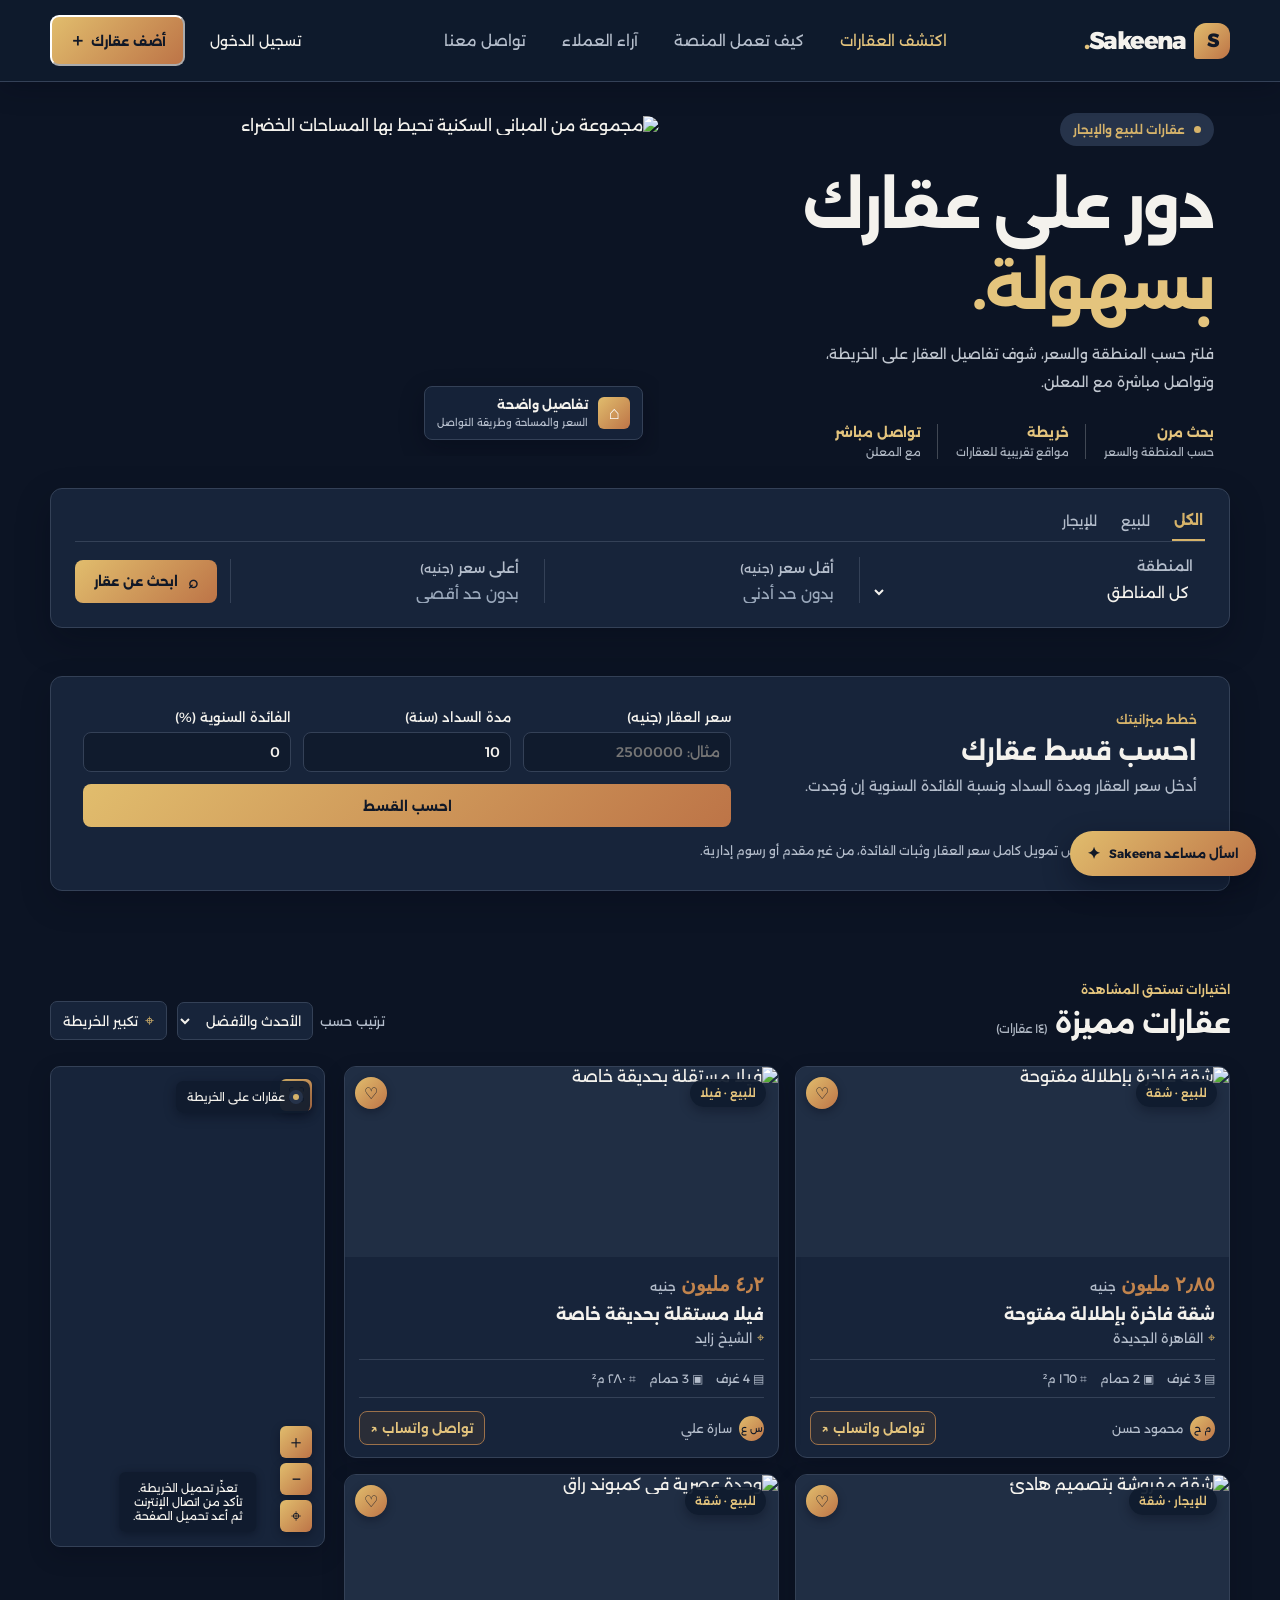
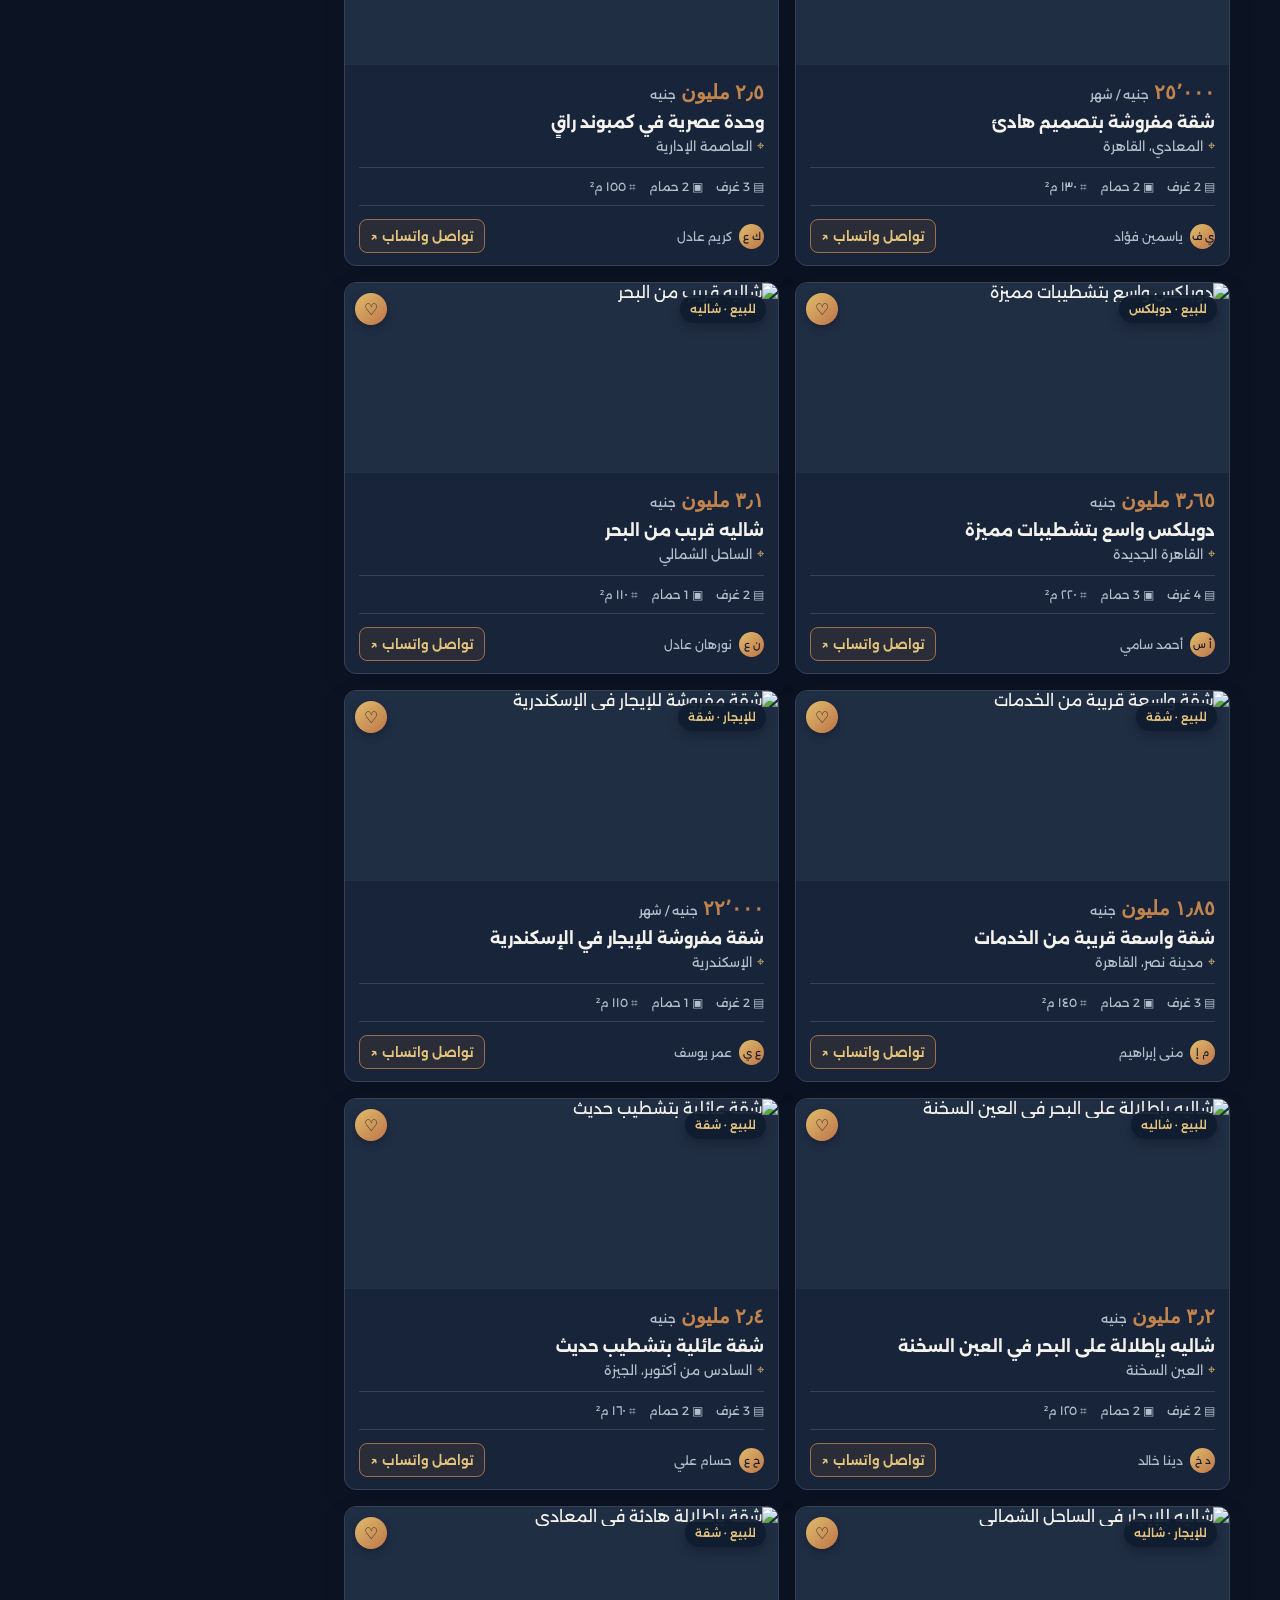
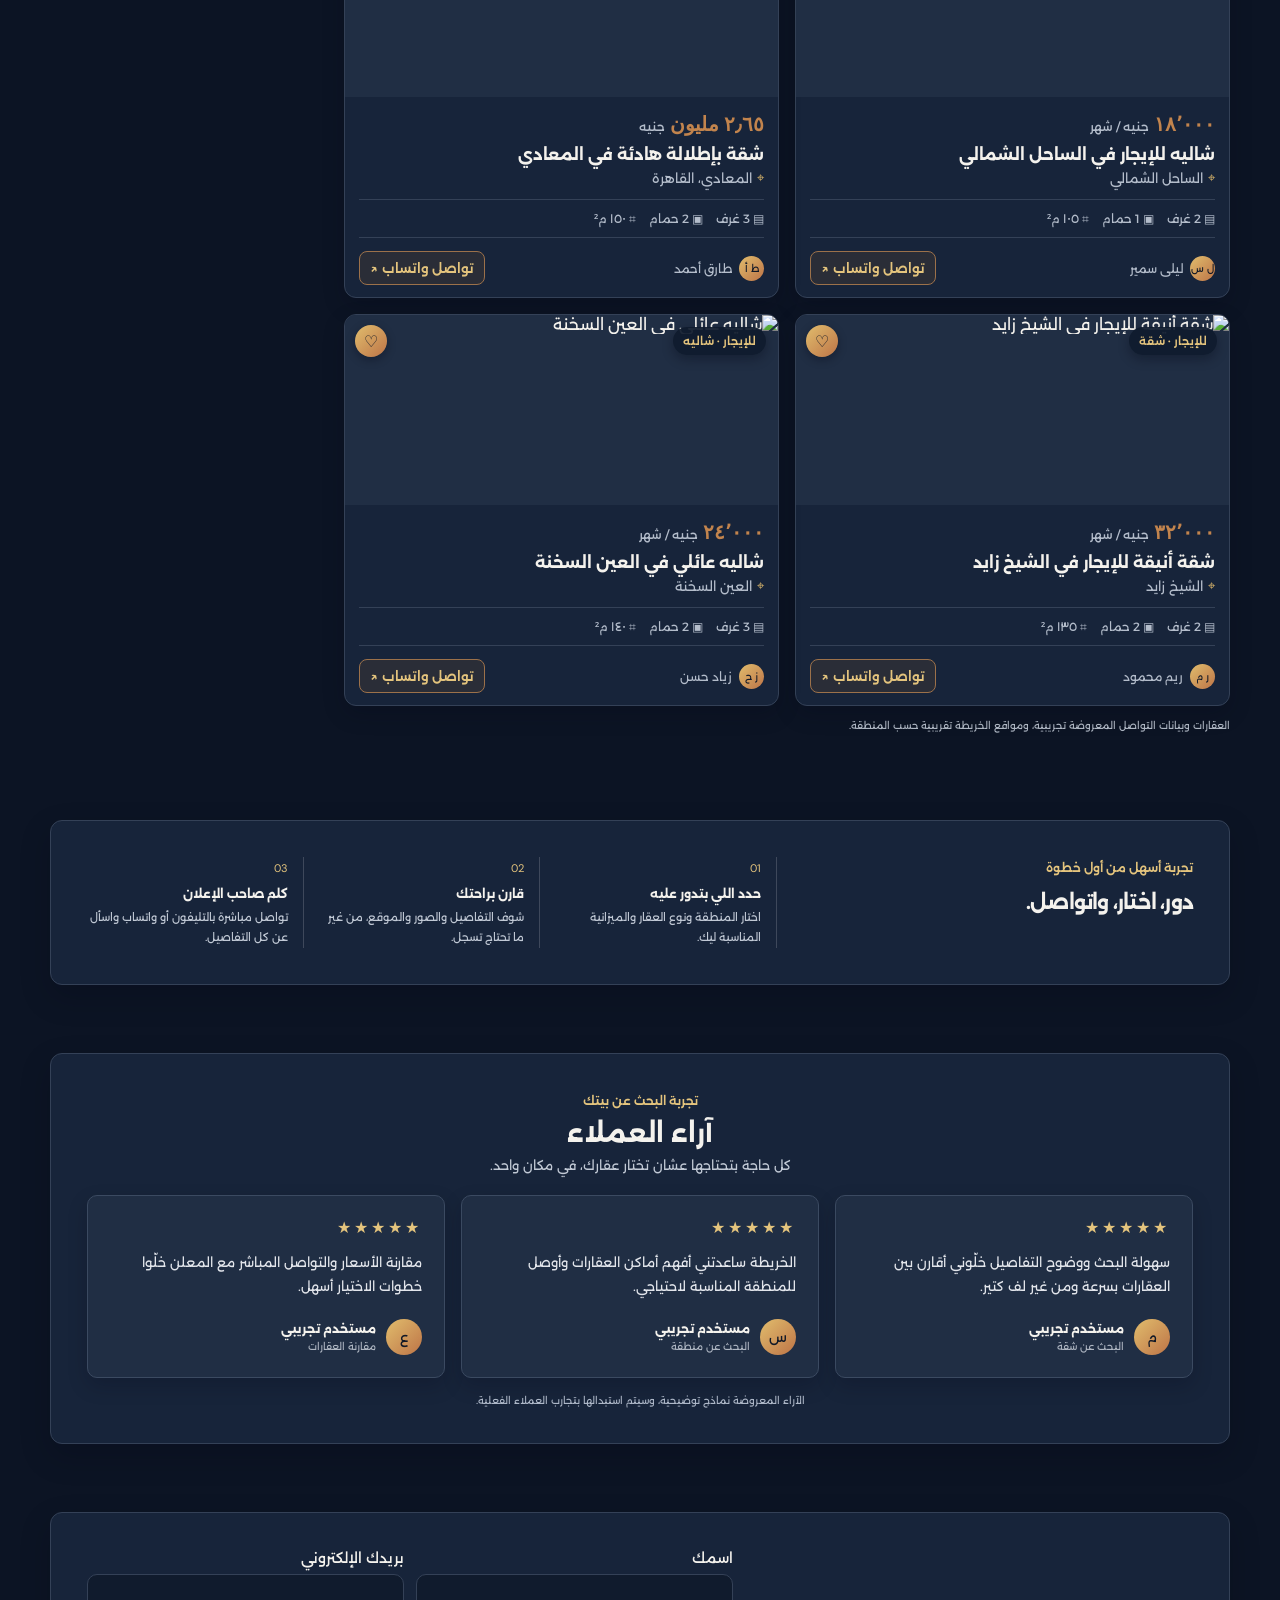
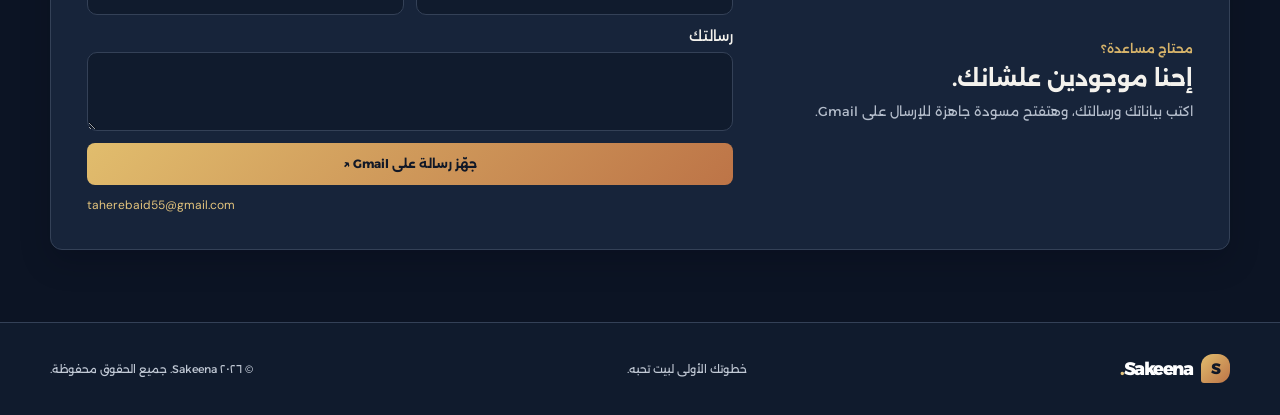
==== commit 58c5320d: "Add files via upload" ====
--- a/index.html
+++ b/index.html
@@ -1,4 +1,4 @@
-html<!DOCTYPE html>
+<!DOCTYPE html>
 <html lang="ar" dir="rtl">
 <head>
   <meta charset="UTF-8">
@@ -20,6 +20,7 @@
     <nav class="main-nav" aria-label="التنقل الرئيسي">
       <a class="active" href="#listings">اكتشف العقارات</a>
       <a href="#how-it-works">كيف تعمل المنصة</a>
+      <a href="#reviews">آراء العملاء</a>
       <a href="#contact">تواصل معنا</a>
     </nav>
     <div class="header-actions">
@@ -160,6 +161,32 @@
         <article><span>02</span><h3>قارن براحتك</h3><p>شوف التفاصيل والصور والموقع، من غير ما تحتاج تسجل.</p></article>
         <article><span>03</span><h3>كلم صاحب الإعلان</h3><p>تواصل مباشرة بالتليفون أو واتساب واسأل عن كل التفاصيل.</p></article>
       </div>
+    </section>
+
+    <section class="reviews-section" id="reviews" aria-labelledby="reviews-title">
+      <div class="reviews-heading">
+        <span class="section-kicker">تجربة البحث عن بيتك</span>
+        <h2 id="reviews-title">آراء العملاء</h2>
+        <p>كل حاجة بتحتاجها عشان تختار عقارك، في مكان واحد.</p>
+      </div>
+      <div class="review-grid">
+        <article class="review-card">
+          <div class="review-stars" aria-label="تقييم توضيحي">★★★★★</div>
+          <p>سهولة البحث ووضوح التفاصيل خلّوني أقارن بين العقارات بسرعة ومن غير لف كتير.</p>
+          <div class="review-author"><span class="review-avatar">م</span><div><strong>مستخدم تجريبي</strong><small>البحث عن شقة</small></div></div>
+        </article>
+        <article class="review-card">
+          <div class="review-stars" aria-label="تقييم توضيحي">★★★★★</div>
+          <p>الخريطة ساعدتني أفهم أماكن العقارات وأوصل للمنطقة المناسبة لاحتياجي.</p>
+          <div class="review-author"><span class="review-avatar">س</span><div><strong>مستخدم تجريبي</strong><small>البحث عن منطقة</small></div></div>
+        </article>
+        <article class="review-card">
+          <div class="review-stars" aria-label="تقييم توضيحي">★★★★★</div>
+          <p>مقارنة الأسعار والتواصل المباشر مع المعلن خلّوا خطوات الاختيار أسهل.</p>
+          <div class="review-author"><span class="review-avatar">ع</span><div><strong>مستخدم تجريبي</strong><small>مقارنة العقارات</small></div></div>
+        </article>
+      </div>
+      <p class="reviews-note">الآراء المعروضة نماذج توضيحية، وسيتم استبدالها بتجارب العملاء الفعلية.</p>
     </section>
 
     <section class="contact-section" id="contact" aria-labelledby="contact-title">
--- a/style.css
+++ b/style.css
@@ -1,37 +1,38 @@
 :root {
-  color-scheme: light;
-  --ink: #171a20;
-  --muted: #505864;
-  --green: #2476b9;
-  --green-dark: #195b94;
-  --mint: #e8f3ff;
-  --accent-light: #82c1ff;
-  --paper: #1c212b;
-  --line: #e5e7eb;
-  --white: #ffffff;
+  color-scheme: dark;
+  --ink: #f4f2ed;
+  --muted: #b4bdcb;
+  --green: #d6b36a;
+  --green-dark: #c2844d;
+  --mint: #26334a;
+  --accent-light: #e4c47d;
+  --paper: #0c1424;
+  --line: #344157;
+  --white: #17243a;
+  --icon-gradient: linear-gradient(135deg, #e1bd6d, #bd7447);
   font-family: "Alexandria", sans-serif;
 }
 
 * { box-sizing: border-box; }
 html { scroll-behavior: smooth; }
-body { margin: 0; background: var(--paper); color: #f4f6f8; }
+body { margin: 0; background: var(--paper); color: var(--ink); }
 button, input, select { font: inherit; }
 button, a, select { -webkit-tap-highlight-color: transparent; }
 a { color: inherit; text-decoration: none; }
 button { cursor: pointer; }
-.site-header { position: sticky; top: 0; z-index: 6; width: 100%; height: 82px; max-width: none; margin: auto; padding: 0 max(30px, calc((100% - 1180px) / 2)); display: flex; align-items: center; justify-content: space-between; gap: 30px; border-bottom: 1px solid #e8e9ed; background: #ffffffed; box-shadow: 0 8px 25px #252a3308; color: var(--ink); backdrop-filter: blur(14px); }
+.site-header { position: sticky; top: 0; z-index: 6; width: 100%; height: 82px; max-width: none; margin: auto; padding: 0 max(30px, calc((100% - 1180px) / 2)); display: flex; align-items: center; justify-content: space-between; gap: 30px; border-bottom: 1px solid #344157; background: #101b2dee; box-shadow: 0 8px 25px #02071330; color: var(--ink); backdrop-filter: blur(14px); }
 .brand { display: inline-flex; align-items: center; gap: 9px; font-size: 24px; font-weight: 800; letter-spacing: -1.5px; }
-.brand-mark, .modal-mark { display: grid; place-items: center; width: 36px; height: 36px; border-radius: 12px 12px 12px 3px; background: var(--green); color: white; font-size: 19px; }
+.brand-mark, .modal-mark { display: grid; place-items: center; width: 36px; height: 36px; border-radius: 12px 12px 12px 3px; background: var(--icon-gradient); color: #111827; font-size: 19px; }
 .brand-dot { color: var(--accent-light); }
 .main-nav { display: flex; gap: 36px; align-items: center; color: var(--muted); font-size: 15px; }
 .main-nav a { transition: color .2s; }
-.main-nav a:hover, .main-nav a.active { color: var(--green-dark); }
+.main-nav a:hover, .main-nav a.active { color: var(--accent-light); }
 .header-actions { display: flex; align-items: center; gap: 19px; }
 .login-button, .menu-toggle { background: none; border: 0; color: var(--ink); font-size: 14px; transition: color .2s; }
 .login-button:hover, .menu-toggle:hover { color: var(--green); }
-.post-ad-button { background: var(--green); color: #fff; padding: 12px 17px; border-radius: 9px; font-size: 13px; font-weight: 600; transition: background .2s, transform .2s; }
+.post-ad-button { display: inline-flex; align-items: center; justify-content: center; gap: 5px; white-space: nowrap; background: var(--icon-gradient); color: #111827; padding: 12px 17px; border-radius: 9px; font-size: 13px; font-weight: 700; transition: background .2s, transform .2s, box-shadow .2s; }
 .post-ad-button:hover, .search-button:hover { background: var(--green-dark); transform: translateY(-1px); }
-.post-ad-button span { margin-right: 7px; font-size: 17px; vertical-align: -1px; }
+.post-ad-button span { font-size: 17px; vertical-align: -1px; }
 .menu-toggle { display: none; font-size: 22px; }
 main { max-width: 1240px; margin: auto; padding: 0 30px; }
 .hero { min-height: 420px; display: grid; grid-template-columns: .92fr 1.08fr; align-items: center; gap: 52px; padding: 30px 0 42px; }
@@ -48,88 +49,93 @@
 .hero-stats strong { font-size: 13px; color: var(--accent-light); }
 .hero-stats span { color: #aeb6c2; font-size: 11px; }
 .hero-art { position: relative; height: 340px; overflow: hidden; border-radius: 12px; }
-.hero-art > img { width: 100%; height: 100%; object-fit: cover; border-radius: inherit; }
-.hero-note { position: absolute; z-index: 1; right: 16px; bottom: 16px; display: flex; align-items: center; gap: 10px; padding: 10px 12px; border: 1px solid #e5e7eb; border-radius: 8px; background: white; color: var(--ink); }
-.note-icon { display: grid; place-items: center; width: 32px; height: 32px; border-radius: 6px; color: var(--green); background: var(--mint); font-size: 18px; }
+.hero-art > img { width: 100%; height: 100%; object-fit: cover; border-radius: inherit; transition: transform .65s ease, filter .65s ease; }
+.hero-art:hover > img { transform: scale(1.045); filter: brightness(1.06) saturate(1.08); }
+.hero-note { position: absolute; z-index: 1; right: 16px; bottom: 16px; display: flex; align-items: center; gap: 10px; padding: 10px 12px; border: 1px solid var(--line); border-radius: 8px; background: #17243aeF; color: var(--ink); box-shadow: 0 8px 24px #02071355; }
+.note-icon { display: grid; place-items: center; width: 32px; height: 32px; border-radius: 6px; color: white; background: var(--icon-gradient); font-size: 18px; }
 .hero-note strong, .hero-note small { display: block; }
 .hero-note strong { font-size: 12px; }
 .hero-note small { margin-top: 4px; color: var(--muted); font-size: 10px; }
-.search-panel { position: relative; z-index: 2; padding: 19px 22px 21px; margin-top: -14px; background: var(--white); color: var(--ink); border: 1px solid #eaebef; border-radius: 12px; box-shadow: 0 10px 24px #0000001a; }
+.search-panel { position: relative; z-index: 2; padding: 22px 24px 24px; margin-top: -14px; background: var(--white); color: var(--ink); border: 1px solid var(--line); border-radius: 12px; box-shadow: 0 14px 34px #02071345; }
 .search-tabs { display: flex; gap: 20px; border-bottom: 1px solid var(--line); margin-bottom: 15px; }
-.search-tab { padding: 0 2px 10px; border: 0; background: none; color: #59616c; font-size: 14px; }
+.search-tab { padding: 0 2px 10px; border: 0; background: none; color: var(--muted); font-size: 14px; }
 .search-tab.selected { color: var(--green); border-bottom: 2px solid var(--green); font-weight: 700; }
 .search-fields { display: grid; grid-template-columns: 1.15fr 1fr 1fr auto; gap: 13px; align-items: end; }
 .field { display: flex; min-width: 0; flex-direction: column; gap: 7px; padding: 0 12px; border-left: 1px solid var(--line); }
 .field span { color: var(--muted); font-size: 14px; font-weight: 500; }
-.field small { color: #59616c; font-size: 12px; }
+.field small { color: var(--muted); font-size: 12px; }
 .field input, .field select, .sort-control select { min-width: 0; padding: 0; border: 0; outline: 0; background: transparent; color: var(--ink); font-size: 15px; }
-.field input::placeholder { color: #626b77; }
-.search-button { min-height: 43px; padding: 0 19px; border: 0; border-radius: 8px; background: var(--green); color: #fff; font-size: 13px; font-weight: 600; transition: .2s; white-space: nowrap; }
+.field input::placeholder { color: #9aa8bb; }
+.search-button { min-height: 43px; padding: 0 19px; border: 0; border-radius: 8px; background: var(--icon-gradient); color: #111827; font-size: 13px; font-weight: 700; transition: .2s; white-space: nowrap; }
 .search-button span { padding-left: 6px; font-size: 17px; vertical-align: -2px; }
-.financing-section { display: grid; grid-template-columns: .8fr 1.2fr; gap: 20px 34px; margin-top: 40px; padding: 28px 30px; border: 1px solid #d5dbe3; border-radius: 12px; background: #fff; color: var(--ink); }
+.financing-section { display: grid; grid-template-columns: .8fr 1.2fr; gap: 24px 34px; margin-top: 48px; padding: 32px; border: 1px solid var(--line); border-radius: 12px; background: var(--white); color: var(--ink); box-shadow: 0 12px 30px #02071335; }
 .financing-copy h2 { margin: 8px 0; font-size: 25px; }
 .financing-copy p { margin: 0; color: var(--muted); font-size: 14px; line-height: 1.8; }
 .financing-form { display: grid; grid-template-columns: repeat(3, minmax(0, 1fr)); gap: 12px; align-items: end; }
-.financing-form label { display: grid; gap: 7px; color: #3f4752; font-size: 13px; font-weight: 500; }
-.financing-form input { width: 100%; min-width: 0; padding: 10px; border: 1px solid #9aa3af; border-radius: 8px; background: #fff; color: var(--ink); font: inherit; font-size: 14px; }
-.financing-form input:focus { border-color: var(--green-dark); outline: 0; box-shadow: 0 0 0 2px #195b9426; }
+.financing-form label { display: grid; gap: 7px; color: var(--ink); font-size: 13px; font-weight: 500; }
+.financing-form input { width: 100%; min-width: 0; padding: 10px; border: 1px solid var(--line); border-radius: 8px; background: #101b2d; color: var(--ink); font: inherit; font-size: 14px; }
+.financing-form input:focus { border-color: var(--green); outline: 0; box-shadow: 0 0 0 2px #d6b36a35; }
 .financing-form .search-button { grid-column: 1 / -1; }
 .financing-result { display: grid; grid-column: 1 / -1; grid-template-columns: repeat(3, minmax(0, 1fr)); gap: 12px; }
 .financing-result[hidden] { display: none; }
-.financing-result > div { display: grid; gap: 7px; padding: 14px; border: 1px solid #cfe2f5; border-radius: 9px; background: #f2f8ff; }
-.financing-result span { color: #505864; font-size: 13px; }
+.financing-result > div { display: grid; gap: 7px; padding: 14px; border: 1px solid #4a5260; border-radius: 9px; background: #202e44; }
+.financing-result span { color: var(--muted); font-size: 13px; }
 .financing-result strong { color: var(--green-dark); font-size: 18px; }
 .financing-note { grid-column: 1 / -1; margin: -8px 0 0; color: var(--muted); font-size: 12px; }
-.listings-section { padding-top: 76px; }
-.section-heading { display: flex; align-items: end; justify-content: space-between; margin-bottom: 23px; color: #f4f6f8; }
+.listings-section { padding-top: 88px; }
+.section-heading { display: flex; align-items: end; justify-content: space-between; margin-bottom: 26px; color: var(--ink); }
 .listings-section .section-kicker { color: var(--accent-light); }
 .section-heading h2, .how-section h2 { margin: 8px 0 0; font-size: 28px; letter-spacing: -.8px; }
 #results-count { color: #aeb6c2; font-size: 12px; font-weight: 400; }
 .listing-controls { display: flex; gap: 10px; align-items: center; }
-.sort-control { display: flex; gap: 7px; align-items: center; color: #e0e3e8; font-size: 13px; }
-.sort-control select { padding: 9px 7px; border: 1px solid var(--line); border-radius: 7px; background: white; color: var(--ink); font-size: 13px; }
-.map-toggle { display: inline-flex; align-items: center; gap: 7px; padding: 9px 12px; border: 1px solid var(--line); border-radius: 7px; background: white; color: var(--ink); font-size: 13px; }
+.sort-control { display: flex; gap: 7px; align-items: center; color: var(--muted); font-size: 13px; }
+.sort-control select { padding: 9px 7px; border: 1px solid var(--line); border-radius: 7px; background: var(--white); color: var(--ink); font-size: 13px; }
+.map-toggle { display: inline-flex; align-items: center; gap: 7px; padding: 9px 12px; border: 1px solid var(--line); border-radius: 7px; background: var(--white); color: var(--ink); font-size: 13px; }
 .map-toggle span { color: var(--green); font-size: 16px; }
 .results-layout { display: grid; grid-template-columns: minmax(0, 1fr) 275px; gap: 19px; align-items: start; }
 .property-grid { display: grid; grid-template-columns: repeat(2, minmax(0, 1fr)); gap: 16px; }
-.property-card { overflow: hidden; min-width: 0; background: white; color: var(--ink); border: 1px solid #e9eaee; border-radius: 10px; transition: transform .2s, box-shadow .2s; }
-.property-card:hover { transform: translateY(-2px); box-shadow: 0 8px 18px #00000020; }
-.card-image { position: relative; height: 190px; overflow: hidden; background: #e8e9ed; }
-.card-image img { width: 100%; height: 100%; object-fit: cover; transition: transform .4s; }
-.property-card:hover .card-image img { transform: scale(1.04); }
-.property-tag { position: absolute; top: 12px; right: 12px; padding: 7px 10px; border-radius: 20px; background: #fffffff0; color: var(--green-dark); font-size: 11px; font-weight: 600; }
-.favorite { position: absolute; top: 10px; left: 10px; width: 30px; height: 30px; border: 0; border-radius: 50%; background: #ffffffea; color: #7b8580; font-size: 16px; }
-.favorite.active { color: #d76b61; }
+.property-card { overflow: hidden; min-width: 0; background: var(--white); color: var(--ink); border: 1px solid var(--line); border-radius: 12px; box-shadow: 0 8px 22px #02071330; transition: transform .25s ease, box-shadow .25s ease; }
+.property-card:hover { transform: translateY(-4px); box-shadow: 0 16px 32px #02071366; }
+.card-image { position: relative; height: 190px; overflow: hidden; background: #202e44; }
+.card-image img { width: 100%; height: 100%; object-fit: cover; transition: transform .55s ease, filter .55s ease; }
+.property-card:hover .card-image img { transform: scale(1.07); filter: brightness(1.06) saturate(1.08); }
+.property-tag { position: absolute; top: 12px; right: 12px; padding: 7px 10px; border-radius: 20px; background: #101b2dee; color: var(--accent-light); font-size: 11px; font-weight: 600; box-shadow: 0 4px 12px #02071355; }
+.favorite { position: absolute; top: 10px; left: 10px; width: 32px; height: 32px; border: 0; border-radius: 50%; background: var(--icon-gradient); color: #111827; font-size: 16px; box-shadow: 0 3px 10px #02071355; }
+.favorite.active { color: #111827; background: linear-gradient(135deg, #e1bd6d, #bd7447); }
 .card-content { padding: 14px 14px 12px; }
 .property-price { color: var(--green-dark); font-family: "DM Sans", sans-serif; font-size: 20px; font-weight: 700; }
 .property-price small { color: var(--muted); font-family: "Alexandria", sans-serif; font-size: 12px; font-weight: 500; }
 .property-card h3 { margin: 8px 0 5px; font-size: 16px; }
 .property-location { display: flex; gap: 5px; align-items: center; color: var(--muted); font-size: 13px; }
 .property-location span { color: var(--green); }
-.property-meta { display: flex; gap: 13px; margin: 13px 0; padding: 11px 0; border-top: 1px solid #eceef1; border-bottom: 1px solid #eceef1; color: #505864; font-size: 12px; }
+.property-meta { display: flex; gap: 13px; margin: 13px 0; padding: 11px 0; border-top: 1px solid var(--line); border-bottom: 1px solid var(--line); color: var(--muted); font-size: 12px; }
 .card-footer { display: flex; align-items: center; justify-content: space-between; }
-.publisher { display: flex; align-items: center; gap: 7px; color: #505864; font-size: 12px; }
-.publisher-avatar { display: grid; place-items: center; width: 25px; height: 25px; border-radius: 50%; background: var(--mint); color: var(--green); font-size: 10px; }
-.contact-button { padding: 8px 10px; border: 1px solid #cfe2f5; border-radius: 8px; background: #f2f8ff; color: var(--green-dark); font-size: 13px; font-weight: 600; }
-.contact-button:hover { background: var(--mint); }
-.map-panel { position: sticky; top: 98px; height: 481px; overflow: hidden; border: 1px solid #e3e5e9; border-radius: 10px; background: #eceef2; }
+.publisher { display: flex; align-items: center; gap: 7px; color: var(--muted); font-size: 12px; }
+.publisher-avatar { display: grid; place-items: center; width: 25px; height: 25px; border-radius: 50%; background: linear-gradient(135deg, #e1bd6d, #bd7447); color: #111827; font-size: 10px; }
+.contact-button { padding: 8px 10px; border: 1px solid #9c714a; border-radius: 8px; background: #2a2d37; color: var(--accent-light); font-size: 13px; font-weight: 600; transition: background .2s, border-color .2s; }
+.contact-button:hover { background: #3a3440; border-color: var(--accent-light); }
+.map-panel { position: sticky; top: 98px; height: 481px; overflow: hidden; border: 1px solid var(--line); border-radius: 10px; background: #17243a; box-shadow: 0 8px 22px #02071335; }
 #real-map { position: absolute; z-index: 1; inset: 0; min-height: 260px; }
 .map-toolbar { position: absolute; z-index: 3; inset: 0 0 auto; display: flex; align-items: flex-start; justify-content: space-between; padding: 12px; pointer-events: none; }
-.map-label { position: absolute; z-index: 3; top: 14px; right: 14px; display: flex; align-items: center; gap: 8px; padding: 9px 11px; border-radius: 7px; background: white; color: var(--ink); box-shadow: 0 3px 12px #35443812; font-size: 11px; }
+.map-label { position: absolute; z-index: 3; top: 14px; right: 14px; display: flex; align-items: center; gap: 8px; padding: 9px 11px; border-radius: 7px; background: #101b2dee; color: var(--ink); box-shadow: 0 3px 12px #02071366; font-size: 11px; }
 .map-pulse { width: 6px; height: 6px; }
-.map-expand, .map-controls button { display: grid; place-items: center; width: 32px; height: 32px; border: 0; border-radius: 6px; background: #fff; color: #52635a; box-shadow: 0 2px 9px #24372c1c; }
+.map-expand, .map-controls button { display: grid; place-items: center; width: 32px; height: 32px; border: 0; border-radius: 6px; background: var(--icon-gradient); color: #111827; box-shadow: 0 3px 10px #02071355; }
 .map-expand { margin-left: auto; pointer-events: auto; font-size: 17px; }
 .map-controls { position: absolute; z-index: 3; right: 12px; bottom: 14px; display: grid; gap: 5px; }
 .map-controls button { font-size: 18px; }
-.map-status { position: absolute; z-index: 4; right: 50%; bottom: 14px; max-width: calc(100% - 24px); padding: 9px 12px; transform: translateX(50%); border-radius: 6px; background: #fff; color: #52635a; box-shadow: 0 2px 9px #24372c1c; font-size: 11px; text-align: center; }
+.map-status { position: absolute; z-index: 4; right: 50%; bottom: 14px; max-width: calc(100% - 24px); padding: 9px 12px; transform: translateX(50%); border-radius: 6px; background: #101b2dee; color: var(--ink); box-shadow: 0 2px 9px #02071366; font-size: 11px; text-align: center; }
 .results-layout.map-expanded { grid-template-columns: minmax(0, .8fr) minmax(360px, 1.2fr); }
 .results-layout.map-expanded .map-panel { height: min(72vh, 720px); }
 .property-map-icon { display: grid; place-items: center; border: 0; background: transparent; }
-.property-map-icon span { display: grid; place-items: center; min-width: 62px; height: 30px; padding: 0 8px; border: 2px solid #fff; border-radius: 7px 7px 7px 2px; background: var(--green); color: #fff; box-shadow: 0 3px 10px #24372c45; font: 600 10px "DM Sans", sans-serif; white-space: nowrap; }
+.property-map-icon span { display: grid; place-items: center; min-width: 62px; height: 30px; padding: 0 8px; border: 2px solid #fff; border-radius: 7px 7px 7px 2px; background: var(--icon-gradient); color: #111827; box-shadow: 0 3px 10px #02071355; font: 600 10px "DM Sans", sans-serif; white-space: nowrap; }
 .map-popup { display: grid; gap: 7px; min-width: 160px; color: var(--ink); font-family: "Alexandria", sans-serif; font-size: 11px; text-align: right; }
 .map-popup > span { color: var(--muted); font-size: 10px; }
 .map-popup > b { color: var(--green-dark); font-size: 11px; }
 .map-popup > a { color: var(--green); font-weight: 600; }
+.leaflet-popup-content-wrapper, .leaflet-popup-tip { border: 1px solid var(--line); background: #17243a; color: var(--ink); }
+.leaflet-container a.leaflet-popup-close-button { color: var(--accent-light); }
+.leaflet-control-zoom a { border-color: var(--line) !important; background: var(--white) !important; color: var(--accent-light) !important; }
+.leaflet-control-zoom a:hover { background: #26334a !important; }
 .map-street { position: absolute; background: #fff; box-shadow: 0 0 0 1px #dce3d9; }
 .street-one { top: 40%; left: -20%; width: 140%; height: 12px; transform: rotate(-23deg); }
 .street-two { top: 59%; left: -12%; width: 130%; height: 9px; transform: rotate(28deg); }
@@ -137,91 +143,177 @@
 .map-river { position: absolute; top: 55%; left: -20%; width: 140%; height: 21px; transform: rotate(-30deg); border: 1px solid #c0dcde; background: #cce5e4; }
 .map-area { position: absolute; color: #929e91; font-size: 9px; }
 .area-one { top: 26%; right: 13%; }.area-two { top: 70%; right: 12%; }.area-three { bottom: 13%; left: 17%; }
-.map-pin { position: absolute; z-index: 2; padding: 7px 10px; border: 2px solid #fff; border-radius: 8px 8px 8px 2px; background: var(--green); color: white; box-shadow: 0 4px 10px #24372c35; font: 600 9px "DM Sans", sans-serif; transform: rotate(-45deg); }
+.map-pin { position: absolute; z-index: 2; padding: 7px 10px; border: 2px solid #fff; border-radius: 8px 8px 8px 2px; background: var(--icon-gradient); color: #111827; box-shadow: 0 4px 10px #02071355; font: 600 9px "DM Sans", sans-serif; transform: rotate(-45deg); }
 .map-pin::first-letter { transform: rotate(45deg); }
 .pin-one { top: 35%; right: 26%; }.pin-two { top: 48%; left: 15%; }.pin-three { bottom: 21%; right: 22%; }.pin-four { top: 19%; left: 35%; }
 .map-zoom { position: absolute; bottom: 17px; right: 14px; display: grid; overflow: hidden; border-radius: 6px; box-shadow: 0 2px 9px #24372c1c; }
-.map-zoom button { width: 31px; height: 30px; border: 0; border-bottom: 1px solid #eee; background: white; color: #52635a; font-size: 18px; }
-.map-legend { position: absolute; bottom: 17px; left: 14px; display: flex; align-items: center; gap: 6px; padding: 8px; border-radius: 5px; background: white; color: #68756c; font-size: 9px; }
+.map-zoom button { width: 31px; height: 30px; border: 0; border-bottom: 1px solid var(--line); background: var(--white); color: var(--accent-light); font-size: 18px; }
+.map-legend { position: absolute; bottom: 17px; left: 14px; display: flex; align-items: center; gap: 6px; padding: 8px; border-radius: 5px; background: var(--white); color: var(--muted); font-size: 9px; }
 .map-legend span { width: 7px; height: 7px; border-radius: 50%; background: var(--green); }
 .empty-state { padding: 65px 20px; text-align: center; }
 .empty-state > span { color: var(--accent-light); font-size: 35px; }
 .empty-state h3 { font-size: 16px; }
 .empty-state p { color: var(--muted); font-size: 11px; }
-.empty-state button { margin-top: 10px; padding: 10px 15px; border: 0; border-radius: 7px; background: var(--green); color: white; font-size: 12px; }
+.empty-state button { margin-top: 10px; padding: 10px 15px; border: 0; border-radius: 7px; background: var(--icon-gradient); color: #111827; font-size: 12px; font-weight: 700; }
 .demo-note { margin: 13px 0 0; color: #aeb6c2; font-size: 10px; }
 .empty-state p { color: #c1c7d0; }
-.how-section { display: grid; grid-template-columns: .7fr 1.3fr; gap: 45px; margin: 80px 0 65px; padding: 32px 34px; border: 1px solid #373d47; border-radius: 12px; background: #252a33; color: white; }
+.how-section { display: grid; grid-template-columns: .7fr 1.3fr; gap: 45px; margin: 88px 0 68px; padding: 36px; border: 1px solid var(--line); border-radius: 12px; background: #17243a; color: var(--ink); box-shadow: 0 12px 30px #02071335; }
 .how-section .section-kicker { color: var(--accent-light); }
 .how-section h2 { font-size: 20px; line-height: 1.8; }
 .how-steps { display: grid; grid-template-columns: repeat(3, 1fr); gap: 20px; }
 .how-steps article { padding-right: 15px; border-right: 1px solid #ffffff2b; }
 .how-steps article > span { color: var(--accent-light); font-family: "DM Sans", sans-serif; font-size: 11px; }
 .how-steps h3 { margin: 10px 0 7px; font-size: 12px; }
-.how-steps p { margin: 0; color: #c4c8d0; font-size: 11px; line-height: 1.8; }
-.contact-section { display: grid; grid-template-columns: .8fr 1.2fr; align-items: center; gap: 30px; margin: 0 0 65px; padding: 32px 34px; border: 1px solid var(--line); border-radius: 12px; background: white; color: var(--ink); }
+.how-steps p { margin: 0; color: #c1c9d5; font-size: 11px; line-height: 1.8; }
+.reviews-section { margin: 0 0 68px; padding: 36px; border: 1px solid var(--line); border-radius: 12px; background: #17243a; color: var(--ink); box-shadow: 0 12px 30px #02071335; }
+.reviews-heading { margin-bottom: 22px; text-align: center; }
+.reviews-heading .section-kicker { color: var(--accent-light); }
+.reviews-heading h2 { margin: 8px 0; font-size: 26px; }
+.reviews-heading p { margin: 0; color: #c1c9d5; font-size: 13px; }
+.review-grid { display: grid; grid-template-columns: repeat(3, minmax(0, 1fr)); gap: 16px; }
+.review-card { display: flex; min-width: 0; flex-direction: column; padding: 22px; border: 1px solid #3b4a61; border-radius: 10px; background: #202e44; box-shadow: 0 8px 20px #02071330; transition: transform .25s ease, box-shadow .25s ease; }
+.review-card:hover { transform: translateY(-3px); box-shadow: 0 14px 28px #02071355; }
+.review-stars { color: var(--accent-light); font-size: 16px; letter-spacing: 3px; }
+.review-card > p { flex: 1; margin: 13px 0 20px; color: #e2e5eb; font-size: 13px; line-height: 1.9; }
+.review-author { display: flex; align-items: center; gap: 10px; }
+.review-avatar { display: grid; place-items: center; width: 36px; height: 36px; border-radius: 50%; background: var(--icon-gradient); color: #111827; font-size: 14px; }
+.review-author strong, .review-author small { display: block; }
+.review-author strong { font-size: 12px; }
+.review-author small { margin-top: 4px; color: #aeb6c2; font-size: 10px; }
+.reviews-note { margin: 16px 0 0; color: #aeb8c8; font-size: 10px; text-align: center; }
+.contact-section { display: grid; grid-template-columns: .8fr 1.2fr; align-items: center; gap: 30px; margin: 0 0 72px; padding: 36px; border: 1px solid var(--line); border-radius: 12px; background: var(--white); color: var(--ink); box-shadow: 0 12px 30px #02071335; }
 .contact-section h2 { margin: 8px 0; font-size: 22px; }
 .contact-section p { margin: 0; color: var(--muted); font-size: 13px; line-height: 1.8; }
 .contact-form { display: grid; grid-template-columns: repeat(2, minmax(0, 1fr)); gap: 12px; }
-.contact-form label { display: grid; gap: 7px; color: #3f4752; font-size: 14px; font-weight: 500; }
-.contact-form input, .contact-form textarea { width: 100%; padding: 10px; border: 1px solid #9aa3af; border-radius: 10px; outline: 0; background: #fff; color: var(--ink); font: inherit; font-size: 15px; }
+.contact-form label { display: grid; gap: 7px; color: var(--ink); font-size: 14px; font-weight: 500; }
+.contact-form input, .contact-form textarea { width: 100%; padding: 10px; border: 1px solid var(--line); border-radius: 10px; outline: 0; background: #101b2d; color: var(--ink); font: inherit; font-size: 15px; }
 .contact-form textarea { resize: vertical; }
-.contact-form input:focus, .contact-form textarea:focus { border-color: var(--green-dark); box-shadow: 0 0 0 2px #195b9426; }
+.contact-form input:focus, .contact-form textarea:focus { border-color: var(--green); box-shadow: 0 0 0 2px #d6b36a35; }
 .contact-message-field, .contact-gmail, .contact-email { grid-column: 1 / -1; }
-.contact-gmail { display: inline-flex; align-items: center; justify-content: center; min-height: 42px; padding: 0 17px; border: 0; border-radius: 8px; background: var(--green); color: white; font: inherit; font-size: 12px; font-weight: 600; transition: background .2s, transform .2s; }
+.contact-gmail { display: inline-flex; align-items: center; justify-content: center; min-height: 42px; padding: 0 17px; border: 0; border-radius: 8px; background: var(--icon-gradient); color: #111827; font: inherit; font-size: 12px; font-weight: 700; transition: background .2s, transform .2s; }
 .contact-gmail:hover { transform: translateY(-1px); background: var(--green-dark); }
-.contact-email { color: var(--green-dark); direction: ltr; font-family: "DM Sans", sans-serif; font-size: 12px; }
+.contact-email { color: var(--accent-light); direction: ltr; font-family: "DM Sans", sans-serif; font-size: 12px; }
 .phone-input { display: flex; align-items: center; direction: ltr; overflow: hidden; border: 1px solid var(--line); border-radius: 7px; }
 .phone-input:focus-within { border-color: var(--green); }
 .phone-country-code { padding: 0 10px; border-right: 1px solid var(--line); color: var(--muted); font: 10px "DM Sans", sans-serif; }
 .login-modal .phone-input input { min-width: 0; border: 0; text-align: left; }
 .login-modal .phone-input input:focus { border-color: transparent; }
 .property-form > label > small { color: var(--muted); font-size: 10px; }
-.site-footer { display: flex; align-items: center; justify-content: space-between; padding: 24px max(30px, calc((100% - 1180px) / 2)); border-top: 1px solid #3b414a; background: #252a33; color: #c4c8d0; font-size: 11px; }
+.site-footer { display: flex; align-items: center; justify-content: space-between; padding: 28px max(30px, calc((100% - 1180px) / 2)); border-top: 1px solid var(--line); background: #101b2d; color: #c1c9d5; font-size: 11px; }
 .footer-brand { color: white; font-size: 18px; }
 .footer-brand .brand-mark { width: 29px; height: 29px; font-size: 15px; }
-.modal-backdrop { position: fixed; z-index: 10; inset: 0; display: grid; place-items: center; padding: 20px; background: #16231db8; }
+.modal-backdrop { position: fixed; z-index: 10; inset: 0; display: grid; place-items: center; padding: 20px; background: #070d18cc; }
 .modal-backdrop[hidden] { display: none; }
-.login-modal { position: relative; width: min(100%, 410px); padding: 34px; border: 1px solid #ececf0; border-radius: 14px; background: white; color: var(--ink); text-align: center; box-shadow: 0 18px 50px #00000040; }
-.modal-close { position: absolute; top: 13px; left: 15px; border: 0; background: none; color: #829087; font-size: 25px; }
+.login-modal { position: relative; width: min(100%, 410px); padding: 34px; border: 1px solid var(--line); border-radius: 14px; background: var(--white); color: var(--ink); text-align: center; box-shadow: 0 18px 50px #00000066; }
+.modal-close { position: absolute; top: 13px; left: 15px; display: grid; place-items: center; width: 32px; height: 32px; border: 0; border-radius: 50%; background: var(--icon-gradient); color: white; font-size: 23px; }
 .modal-mark { width: 43px; height: 43px; margin: 0 auto 15px; font-size: 22px; }
 .login-modal h2 { margin: 8px 0; font-size: 22px; }
 .login-modal > p { color: var(--muted); font-size: 12px; line-height: 1.8; }
 .login-modal form { display: grid; gap: 13px; margin-top: 20px; text-align: right; }
-.login-modal form label { display: grid; gap: 7px; color: #3f4752; font-size: 14px; font-weight: 500; }
-.login-modal input { width: 100%; padding: 12px; border: 1px solid var(--line); border-radius: 7px; outline: 0; font-size: 15px; }
+.login-modal form label { display: grid; gap: 7px; color: var(--ink); font-size: 14px; font-weight: 500; }
+.login-modal input { width: 100%; padding: 12px; border: 1px solid var(--line); border-radius: 7px; outline: 0; background: #101b2d; color: var(--ink); font-size: 15px; }
 .login-modal input:focus { border-color: var(--green); }
 .login-modal form .search-button { margin-top: 4px; }
 .login-modal form label[hidden] { display: none; }
 .login-modal form label.remember-session { display: flex; align-items: center; gap: 8px; width: fit-content; }
 .login-modal form .remember-session input { width: 16px; height: 16px; margin: 0; padding: 0; accent-color: var(--green); }
-.auth-mode-toggle { margin-top: 6px; border: 0; background: none; color: var(--green-dark); font-size: 14px; }
+.auth-mode-toggle { margin-top: 6px; border: 0; background: none; color: var(--accent-light); font-size: 14px; }
 .form-message { min-height: 16px; color: var(--green); }
-.toast { position: fixed; z-index: 20; bottom: 25px; left: 50%; max-width: calc(100% - 30px); padding: 12px 18px; transform: translate(-50%, 20px); border-radius: 8px; background: #1f3027; color: white; font-size: 12px; opacity: 0; pointer-events: none; transition: .25s; }
+.toast { position: fixed; z-index: 20; bottom: 25px; left: 50%; max-width: calc(100% - 30px); padding: 12px 18px; transform: translate(-50%, 20px); border: 1px solid var(--line); border-radius: 8px; background: #17243a; color: var(--ink); font-size: 12px; opacity: 0; pointer-events: none; transition: .25s; box-shadow: 0 10px 30px #02071355; }
 .toast.show { transform: translate(-50%, 0); opacity: 1; }
-.chat-launcher { position: fixed; z-index: 8; right: 24px; bottom: 24px; display: flex; align-items: center; gap: 9px; padding: 13px 17px; border: 0; border-radius: 30px; background: var(--green-dark); color: white; box-shadow: 0 10px 28px #252a3340; font-size: 12px; font-weight: 600; }
+.chat-launcher { position: fixed; z-index: 8; right: 24px; bottom: 24px; display: flex; align-items: center; gap: 9px; padding: 13px 17px; border: 0; border-radius: 30px; background: var(--icon-gradient); color: #111827; box-shadow: 0 10px 28px #02071366; font-size: 12px; font-weight: 700; }
 .chat-launcher span { font-size: 16px; }
 .chat-panel { position: fixed; z-index: 9; right: 24px; bottom: 82px; display: grid; grid-template-rows: auto minmax(180px, 1fr) auto auto; width: min(360px, calc(100vw - 32px)); height: min(470px, calc(100vh - 110px)); overflow: hidden; border: 1px solid var(--line); border-radius: 20px; background: var(--white); color: var(--ink); box-shadow: 0 22px 60px #252a3333; }
 .chat-panel[hidden] { display: none; }
-.chat-header { display: flex; align-items: center; justify-content: space-between; padding: 14px 16px; background: #252a33; color: white; }
+.chat-header { display: flex; align-items: center; justify-content: space-between; padding: 14px 16px; background: #101b2d; color: var(--ink); }
 .chat-header strong, .chat-header small { display: block; }
 .chat-header strong { font-size: 14px; }
 .chat-header small { margin-top: 4px; color: #d6d9df; font-size: 11px; }
-.chat-header button { border: 0; background: transparent; color: white; font-size: 23px; }
+.chat-header button { display: grid; place-items: center; width: 32px; height: 32px; border: 0; border-radius: 50%; background: var(--icon-gradient); color: white; font-size: 23px; }
 .chat-messages { display: flex; flex-direction: column; gap: 10px; overflow-y: auto; padding: 15px; }
 .chat-message { max-width: 88%; margin: 0; padding: 10px 12px; border-radius: 12px; font-size: 14px; line-height: 1.8; white-space: pre-wrap; overflow-wrap: anywhere; }
 .assistant-message { align-self: flex-start; border-bottom-right-radius: 3px; background: var(--mint); color: var(--ink); }
-.user-message { align-self: flex-end; border-bottom-left-radius: 3px; background: var(--green); color: white; }
+.user-message { align-self: flex-end; border-bottom-left-radius: 3px; background: var(--icon-gradient); color: #111827; }
 .chat-form { display: flex; gap: 8px; padding: 10px 12px; border-top: 1px solid var(--line); }
-.chat-form input { flex: 1; min-width: 0; padding: 10px; border: 1px solid var(--line); border-radius: 8px; outline: 0; background: white; color: var(--ink); font-size: 14px; }
+.chat-form input { flex: 1; min-width: 0; padding: 10px; border: 1px solid var(--line); border-radius: 8px; outline: 0; background: #101b2d; color: var(--ink); font-size: 14px; }
 .chat-form input:focus { border-color: var(--green); }
-.chat-form button { width: 38px; border: 0; border-radius: 8px; background: var(--green); color: white; }
+.chat-form button { width: 38px; border: 0; border-radius: 8px; background: var(--icon-gradient); color: #111827; }
 .chat-disclaimer { margin: 0; padding: 0 12px 10px; color: var(--muted); font-size: 12px; text-align: center; }
 .sr-only { position: absolute; width: 1px; height: 1px; overflow: hidden; clip: rect(0, 0, 0, 0); white-space: nowrap; }
 .form-message.error { color: #b34747; }
+.icon-ray-source { isolation: isolate; overflow: visible; }
+.icon-ray-source::after {
+  position: absolute;
+  z-index: 2;
+  top: 50%;
+  left: 50%;
+  width: 220%;
+  aspect-ratio: 1;
+  border-radius: 50%;
+  background: repeating-conic-gradient(#ffe4a3 0deg 2deg, transparent 2deg 18deg, #ffc99b 18deg 20deg, transparent 20deg 36deg);
+  content: "";
+  opacity: 0;
+  pointer-events: none;
+  transform: translate(-50%, -50%) scale(.2);
+  -webkit-mask: radial-gradient(circle, transparent 0 24%, #000 30% 43%, transparent 51%);
+  mask: radial-gradient(circle, transparent 0 24%, #000 30% 43%, transparent 51%);
+}
+.icon-ray-source.icon-burst { animation: icon-source-glow .65s ease-out; }
+.icon-ray-source.icon-burst::after { animation: icon-rays .65s ease-out; }
+@keyframes icon-rays {
+  0% { opacity: 0; transform: translate(-50%, -50%) scale(.2) rotate(0deg); }
+  18% { opacity: 1; }
+  100% { opacity: 0; transform: translate(-50%, -50%) scale(1) rotate(35deg); }
+}
+@keyframes icon-source-glow {
+  0%, 100% { filter: drop-shadow(0 0 0 transparent); }
+  35% { filter: drop-shadow(0 0 9px #e4c47d); }
+}
+:is(.favorite, .map-expand, .map-controls button, .menu-toggle, .modal-close, .chat-header button, .chat-form button) {
+  isolation: isolate;
+  overflow: visible;
+  transition: transform .2s ease, filter .2s ease;
+}
+:is(.map-expand, .map-controls button, .menu-toggle, .chat-header button, .chat-form button) { position: relative; }
+:is(.favorite, .map-expand, .map-controls button, .menu-toggle, .modal-close, .chat-header button, .chat-form button)::before {
+  position: absolute;
+  z-index: 2;
+  top: 50%;
+  left: 50%;
+  width: 190%;
+  aspect-ratio: 1;
+  border-radius: 50%;
+  background: repeating-conic-gradient(#8cf5df 0deg 2deg, transparent 2deg 18deg, #c8fff3 18deg 20deg, transparent 20deg 36deg);
+  content: "";
+  opacity: 0;
+  pointer-events: none;
+  transform: translate(-50%, -50%) scale(.25);
+  -webkit-mask: radial-gradient(circle, transparent 0 27%, #000 33% 44%, transparent 52%);
+  mask: radial-gradient(circle, transparent 0 27%, #000 33% 44%, transparent 52%);
+}
+:is(.favorite, .map-expand, .map-controls button, .menu-toggle, .modal-close, .chat-header button, .chat-form button):hover,
+:is(.favorite, .map-expand, .map-controls button, .menu-toggle, .modal-close, .chat-header button, .chat-form button):focus-visible {
+  filter: drop-shadow(0 0 8px #61e6ce);
+  transform: scale(1.06);
+}
+:is(.favorite, .map-expand, .map-controls button, .menu-toggle, .modal-close, .chat-header button, .chat-form button):hover::before,
+:is(.favorite, .map-expand, .map-controls button, .menu-toggle, .modal-close, .chat-header button, .chat-form button):focus-visible::before {
+  animation: icon-hover-flash 1s ease-out infinite;
+}
+@keyframes icon-hover-flash {
+  0% { opacity: 0; transform: translate(-50%, -50%) scale(.25) rotate(0deg); }
+  22% { opacity: .9; }
+  100% { opacity: 0; transform: translate(-50%, -50%) scale(1.15) rotate(24deg); }
+}
 button:focus-visible, a:focus-visible, input:focus-visible, select:focus-visible, textarea:focus-visible {
-  outline: 3px solid #82c1ff80;
+  outline: 3px solid #e4c47d99;
   outline-offset: 2px;
+}
+@media (prefers-reduced-motion: reduce) {
+  .icon-ray-source.icon-burst, .icon-ray-source.icon-burst::after,
+  :is(.favorite, .map-expand, .map-controls button, .menu-toggle, .modal-close, .chat-header button, .chat-form button)::before {
+    animation: none;
+  }
 }
 
 @media (max-width: 850px) {
@@ -242,7 +334,7 @@
 @media (max-width: 620px) {
   .site-header { gap: 12px; padding: 0 18px; }
   .brand { font-size: 19px; }
-  .main-nav { display: none; position: absolute; z-index: 5; top: 65px; right: 15px; left: 15px; padding: 18px; border: 1px solid var(--line); border-radius: 9px; background: white; box-shadow: 0 12px 25px #1b2b2014; }
+  .main-nav { display: none; position: absolute; z-index: 5; top: 65px; right: 15px; left: 15px; padding: 18px; border: 1px solid var(--line); border-radius: 9px; background: #17243a; box-shadow: 0 12px 25px #02071377; }
   .main-nav.open { display: grid; gap: 17px; }
   .header-actions { gap: 8px; }
   .login-button { font-size: 12px; }
@@ -284,6 +376,9 @@
   .publisher { font-size: 11px; }
   .contact-button { padding: 7px 6px; font-size: 11px; }
   .how-section { margin: 55px 0 45px; padding: 24px 20px; }
+  .reviews-section { margin-bottom: 45px; padding: 24px 20px; }
+  .review-grid { grid-template-columns: 1fr; }
+  .review-card { padding: 18px; }
   .contact-section { grid-template-columns: 1fr; gap: 20px; margin-bottom: 45px; padding: 24px 20px; }
   .how-steps { grid-template-columns: 1fr; gap: 18px; }
   .how-steps article { padding-right: 12px; }
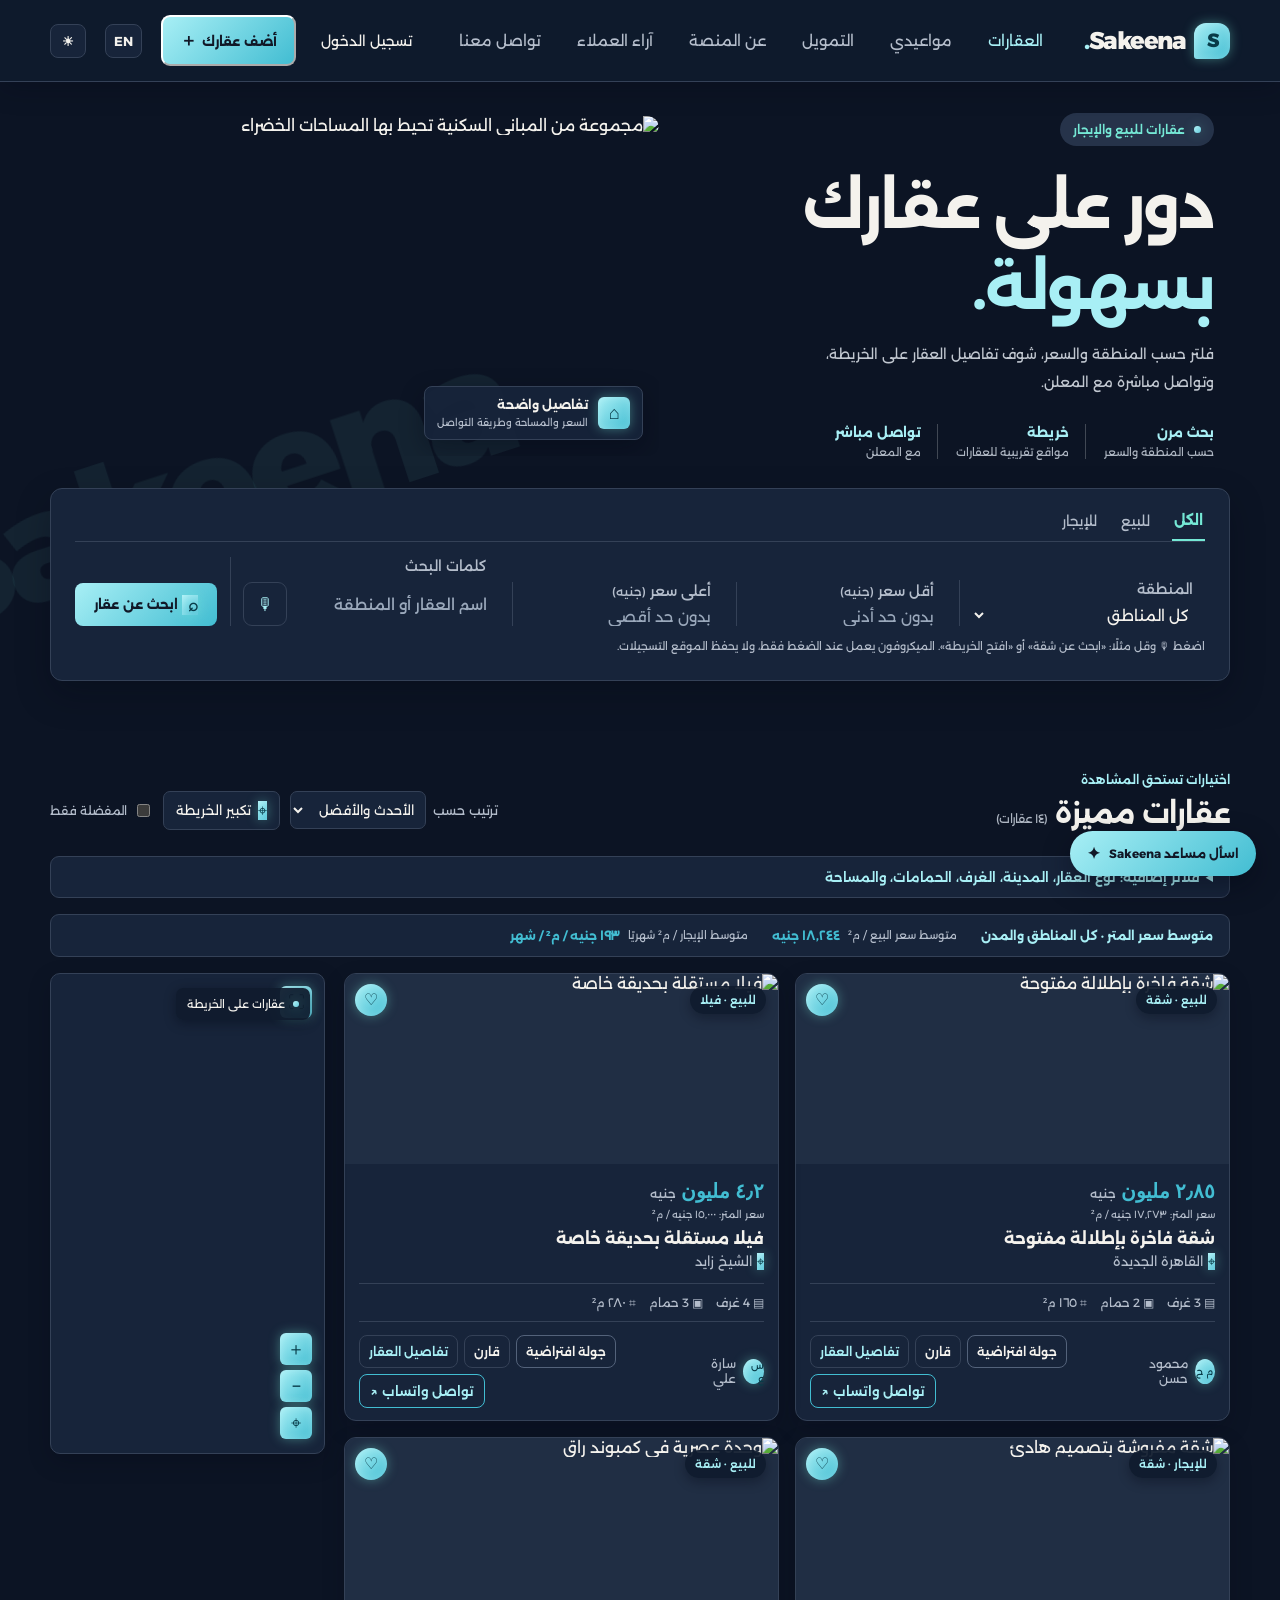
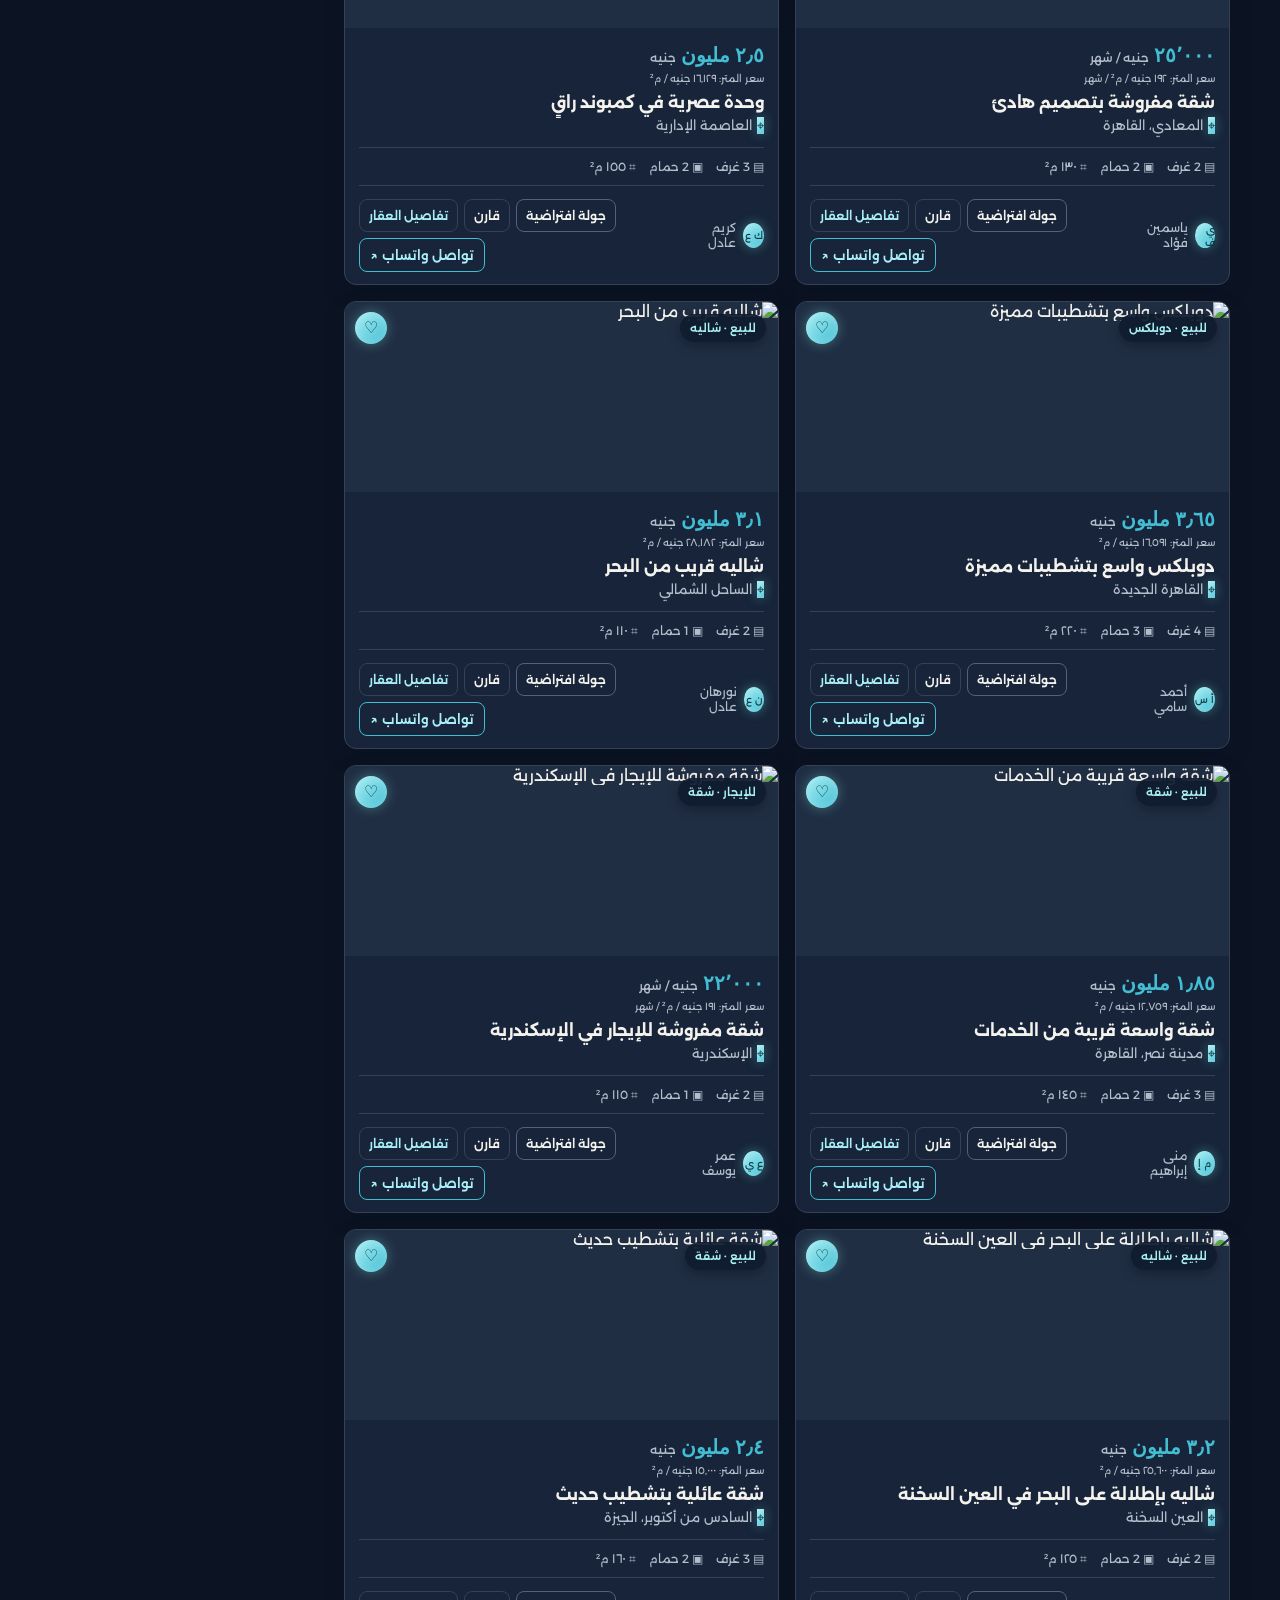
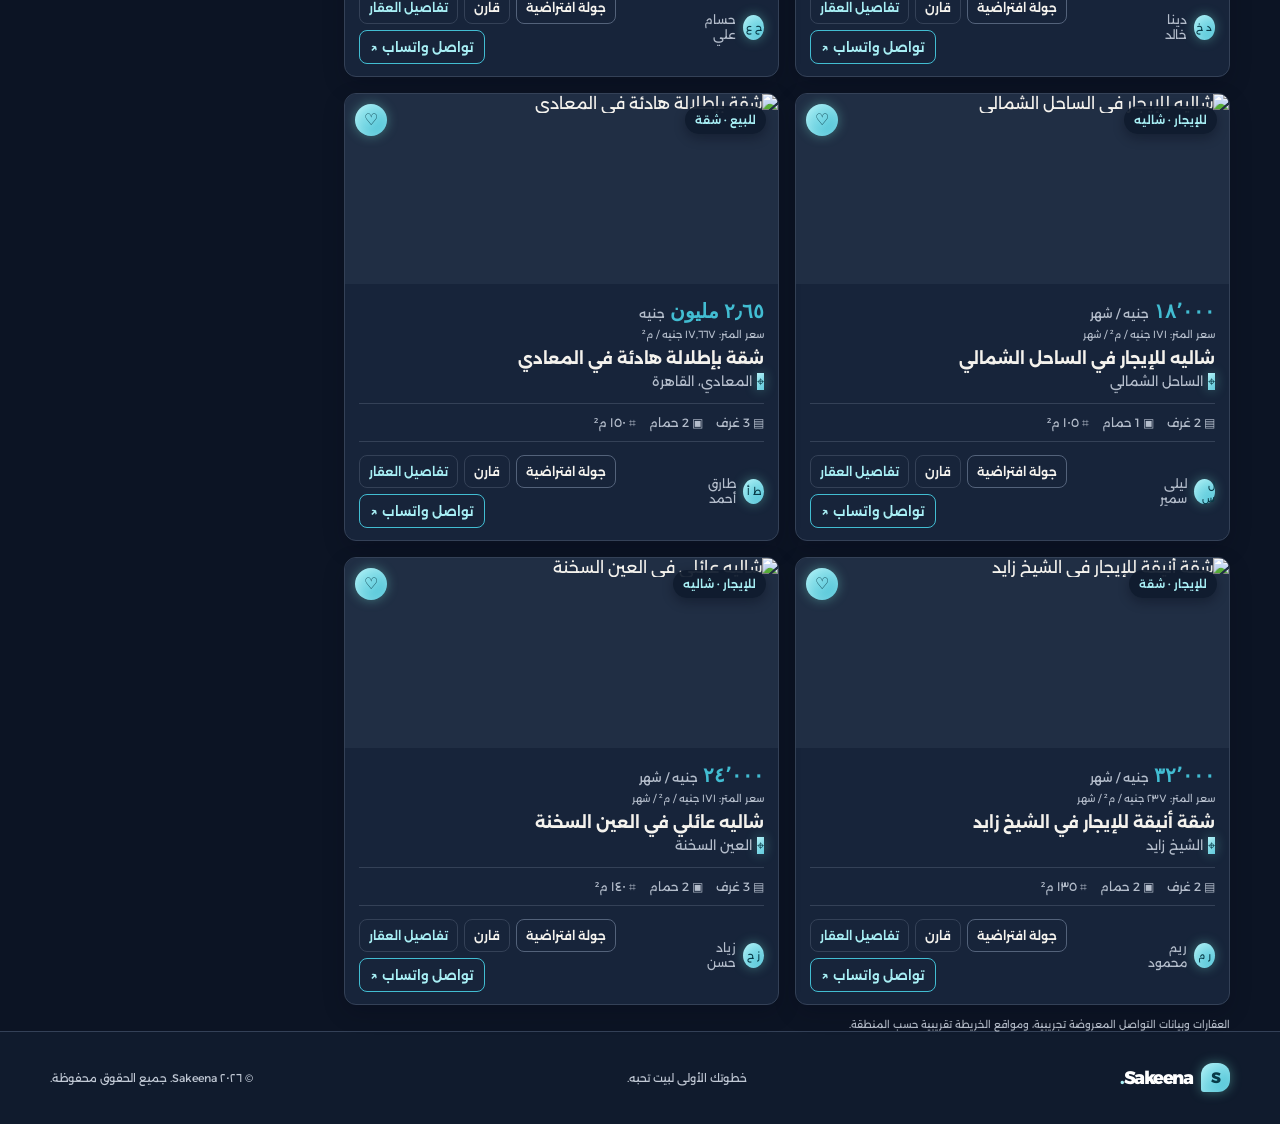
==== commit e308e429: "Publish complete Sakeena platform updates Co-authored-by: Copilot <223556219+Copilot@users.noreply.g" ====
--- a/index.html
+++ b/index.html
@@ -3,30 +3,33 @@
 <head>
   <meta charset="UTF-8">
   <meta name="viewport" content="width=device-width, initial-scale=1.0">
-  <meta name="theme-color" content="#1c212b">
+  <meta name="theme-color" content="#0c1424">
   <title>Sakeena | Find your next home</title>
   <link rel="preconnect" href="https://fonts.googleapis.com">
   <link rel="preconnect" href="https://fonts.gstatic.com" crossorigin>
   <link href="https://fonts.googleapis.com/css2?family=Alexandria:wght@400;500;600;700;800&family=DM+Sans:wght@400;500;600;700&display=swap" rel="stylesheet">
-  <link rel="stylesheet" href="https://unpkg.com/leaflet@1.9.4/dist/leaflet.css" integrity="sha256-p4NxAoJBhIIN+hmNHrzRCf9tD/miZyoHS5obTRR9BMY=" crossorigin="">
-  <link rel="stylesheet" href="style.css">
+  <link rel="stylesheet" href="style.css?v=20261125-voice">
 </head>
 <body>
   <header class="site-header">
-    <a class="brand" href="#" aria-label="Sakeena - الصفحة الرئيسية">
+    <a class="brand" href="index.html" aria-label="Sakeena - الصفحة الرئيسية">
       <span class="brand-mark">S</span>
       <span>Sakeena<span class="brand-dot">.</span></span>
     </a>
     <nav class="main-nav" aria-label="التنقل الرئيسي">
-      <a class="active" href="#listings">اكتشف العقارات</a>
-      <a href="#how-it-works">كيف تعمل المنصة</a>
-      <a href="#reviews">آراء العملاء</a>
-      <a href="#contact">تواصل معنا</a>
+      <a class="active" href="index.html">العقارات</a>
+      <a href="appointments.html">مواعيدي</a>
+      <a href="financing.html">التمويل</a>
+      <a href="about.html">عن المنصة</a>
+      <a href="reviews.html">آراء العملاء</a>
+      <a href="contact.html">تواصل معنا</a>
     </nav>
     <div class="header-actions">
       <button class="login-button" id="open-login" type="button">تسجيل الدخول</button>
       <button class="login-button" id="logout-button" type="button" hidden>تسجيل الخروج</button>
-      <button class="post-ad-button" id="open-property-form" type="button">أضف عقارك <span aria-hidden="true">＋</span></button>
+      <button class="post-ad-button" id="open-property-form" type="button" aria-label="أضف عقارك" title="أضف عقارك">أضف عقارك <span aria-hidden="true">＋</span></button>
+      <button class="site-setting-button" id="language-toggle" type="button" aria-label="Switch to English">EN</button>
+      <button class="site-setting-button" id="theme-toggle" type="button" aria-label="التبديل إلى الوضع النهاري" title="الوضع النهاري">☀</button>
       <button class="menu-toggle" id="menu-toggle" type="button" aria-label="فتح القائمة">☰</button>
     </div>
   </header>
@@ -82,34 +85,16 @@
           <span>أعلى سعر <small>(جنيه)</small></span>
           <input id="max-price" type="number" min="0" placeholder="بدون حد أقصى">
         </label>
+        <div class="field query-field">
+          <label class="field-label" for="property-query">كلمات البحث</label>
+          <span class="query-control">
+            <input id="property-query" type="search" placeholder="اسم العقار أو المنطقة">
+            <button class="voice-mic-button" id="voice-search-button" data-voice-control data-label-ar="بحث وأوامر صوتية" data-label-en="Voice search and commands" data-listening-ar="إيقاف الاستماع" data-listening-en="Stop listening" type="button" aria-label="بحث وأوامر صوتية" title="بحث وأوامر صوتية" aria-pressed="false">🎙</button>
+          </span>
+        </div>
         <button class="search-button" id="search-button" type="button"><span>⌕</span> ابحث عن عقار</button>
       </div>
-    </section>
-
-    <section class="financing-section" aria-labelledby="financing-title">
-      <div class="financing-copy">
-        <span class="section-kicker">خطط ميزانيتك</span>
-        <h2 id="financing-title">احسب قسط عقارك</h2>
-        <p>أدخل سعر العقار ومدة السداد ونسبة الفائدة السنوية إن وُجدت.</p>
-      </div>
-      <form class="financing-form" id="financing-form">
-        <label>سعر العقار (جنيه)
-          <input name="price" type="number" min="1" step="1" placeholder="مثال: 2500000" required>
-        </label>
-        <label>مدة السداد (سنة)
-          <input name="years" type="number" min="1" max="40" step="1" value="10" required>
-        </label>
-        <label>الفائدة السنوية (%)
-          <input name="annual-rate" type="number" min="0" max="100" step="0.01" value="0" placeholder="0">
-        </label>
-        <button class="search-button" type="submit">احسب القسط</button>
-      </form>
-      <div class="financing-result" id="financing-result" aria-live="polite" hidden>
-        <div><span>القسط الشهري التقريبي</span><strong id="monthly-installment"></strong></div>
-        <div><span>إجمالي المبلغ</span><strong id="total-payment"></strong></div>
-        <div><span>إجمالي الفائدة</span><strong id="total-interest"></strong></div>
-      </div>
-      <p class="financing-note">حساب تقديري على أساس تمويل كامل سعر العقار وثبات الفائدة، من غير مقدم أو رسوم إدارية.</p>
+      <p class="voice-help">اضغط 🎙 وقل مثلًا: «ابحث عن شقة» أو «افتح الخريطة». الميكروفون يعمل عند الضغط فقط، ولا يحفظ الموقع التسجيلات.</p>
     </section>
 
     <section class="listings-section" id="listings">
@@ -126,8 +111,49 @@
               <option value="high">السعر: الأعلى أولاً</option>
             </select>
           </label>
-          <button class="map-toggle" id="map-toggle" type="button"><span>⌖</span> تكبير الخريطة</button>
-        </div>
+          <button class="map-toggle" id="map-toggle" type="button" aria-controls="map-panel" aria-expanded="false"><span aria-hidden="true">⌖</span> عرض الخريطة</button>
+          <label class="favorites-filter"><input id="favorites-only" type="checkbox"> المفضلة فقط</label>
+        </div>
+      </div>
+
+      <details class="advanced-filter-panel">
+        <summary>فلاتر إضافية: نوع العقار، المدينة، الغرف، الحمامات، والمساحة</summary>
+        <div class="advanced-filter-fields">
+          <label class="field"><span>المدينة</span>
+            <select id="city-filter">
+              <option value="">كل المدن</option>
+              <option>القاهرة الجديدة</option><option>الشيخ زايد</option><option>المعادي، القاهرة</option>
+              <option>العاصمة الإدارية</option><option>الساحل الشمالي</option><option>مدينة نصر، القاهرة</option>
+              <option>الإسكندرية</option><option>العين السخنة</option><option>السادس من أكتوبر، الجيزة</option>
+            </select>
+          </label>
+          <label class="field"><span>نوع العقار</span>
+            <select id="property-type-filter">
+              <option value="">كل الأنواع</option><option>شقة</option><option>فيلا</option><option>محل</option>
+              <option>أرض</option><option>دوبلكس</option><option>شاليه</option><option>استوديو</option>
+            </select>
+          </label>
+          <label class="field"><span>عدد الغرف</span>
+            <select id="beds-filter">
+              <option value="">أي عدد</option><option value="1">غرفة واحدة</option><option value="2">غرفتان</option>
+              <option value="3">٣ غرف</option><option value="4">٤ غرف</option><option value="5+">٥ غرف فأكثر</option>
+            </select>
+          </label>
+          <label class="field"><span>عدد الحمامات</span>
+            <select id="baths-filter">
+              <option value="">أي عدد</option><option value="1">حمام واحد</option><option value="2">حمامان</option>
+              <option value="3">٣ حمامات</option><option value="4+">٤ حمامات فأكثر</option>
+            </select>
+          </label>
+          <label class="field"><span>أقل مساحة (م²)</span><input id="min-size" type="number" min="0" placeholder="بدون حد أدنى"></label>
+          <label class="field"><span>أعلى مساحة (م²)</span><input id="max-size" type="number" min="0" placeholder="بدون حد أقصى"></label>
+        </div>
+      </details>
+
+      <div class="market-statistics" id="market-statistics" aria-live="polite">
+        <span id="market-scope">متوسط سعر المتر للعروض</span>
+        <div><span>متوسط سعر البيع / م²</span><strong id="average-sale-price"></strong></div>
+        <div><span>متوسط الإيجار / م² شهريًا</span><strong id="average-rent-price"></strong></div>
       </div>
 
       <div class="results-layout">
@@ -135,7 +161,7 @@
         <aside class="map-panel" id="map-panel" aria-label="خريطة المناطق">
           <div class="map-toolbar">
             <div class="map-label"><span class="map-pulse"></span> عقارات على الخريطة</div>
-            <button class="map-expand" id="map-expand" type="button" aria-label="تكبير الخريطة" title="تكبير الخريطة">⛶</button>
+            <button class="map-expand" id="map-expand" type="button" aria-label="تكبير الخريطة" aria-expanded="false" title="تكبير الخريطة">⛶</button>
           </div>
           <div id="real-map" role="application" aria-label="خريطة تفاعلية للعقارات"></div>
           <div class="map-controls" aria-label="أدوات الخريطة">
@@ -152,64 +178,36 @@
         <button id="clear-filters" type="button">عرض كل العقارات</button>
       </div>
       <p class="demo-note">العقارات وبيانات التواصل المعروضة تجريبية، ومواقع الخريطة تقريبية حسب المنطقة.</p>
-    </section>
-
-    <section class="how-section" id="how-it-works">
-      <div><span class="section-kicker">تجربة أسهل من أول خطوة</span><h2>دور، اختار، واتواصل.</h2></div>
-      <div class="how-steps">
-        <article><span>01</span><h3>حدد اللي بتدور عليه</h3><p>اختار المنطقة ونوع العقار والميزانية المناسبة ليك.</p></article>
-        <article><span>02</span><h3>قارن براحتك</h3><p>شوف التفاصيل والصور والموقع، من غير ما تحتاج تسجل.</p></article>
-        <article><span>03</span><h3>كلم صاحب الإعلان</h3><p>تواصل مباشرة بالتليفون أو واتساب واسأل عن كل التفاصيل.</p></article>
-      </div>
-    </section>
-
-    <section class="reviews-section" id="reviews" aria-labelledby="reviews-title">
-      <div class="reviews-heading">
-        <span class="section-kicker">تجربة البحث عن بيتك</span>
-        <h2 id="reviews-title">آراء العملاء</h2>
-        <p>كل حاجة بتحتاجها عشان تختار عقارك، في مكان واحد.</p>
-      </div>
-      <div class="review-grid">
-        <article class="review-card">
-          <div class="review-stars" aria-label="تقييم توضيحي">★★★★★</div>
-          <p>سهولة البحث ووضوح التفاصيل خلّوني أقارن بين العقارات بسرعة ومن غير لف كتير.</p>
-          <div class="review-author"><span class="review-avatar">م</span><div><strong>مستخدم تجريبي</strong><small>البحث عن شقة</small></div></div>
-        </article>
-        <article class="review-card">
-          <div class="review-stars" aria-label="تقييم توضيحي">★★★★★</div>
-          <p>الخريطة ساعدتني أفهم أماكن العقارات وأوصل للمنطقة المناسبة لاحتياجي.</p>
-          <div class="review-author"><span class="review-avatar">س</span><div><strong>مستخدم تجريبي</strong><small>البحث عن منطقة</small></div></div>
-        </article>
-        <article class="review-card">
-          <div class="review-stars" aria-label="تقييم توضيحي">★★★★★</div>
-          <p>مقارنة الأسعار والتواصل المباشر مع المعلن خلّوا خطوات الاختيار أسهل.</p>
-          <div class="review-author"><span class="review-avatar">ع</span><div><strong>مستخدم تجريبي</strong><small>مقارنة العقارات</small></div></div>
-        </article>
-      </div>
-      <p class="reviews-note">الآراء المعروضة نماذج توضيحية، وسيتم استبدالها بتجارب العملاء الفعلية.</p>
-    </section>
-
-    <section class="contact-section" id="contact" aria-labelledby="contact-title">
-      <div>
-        <span class="section-kicker">محتاج مساعدة؟</span>
-        <h2 id="contact-title">إحنا موجودين علشانك.</h2>
-        <p>اكتب بياناتك ورسالتك، وهتفتح مسودة جاهزة للإرسال على Gmail.</p>
-      </div>
-      <form class="contact-form" id="contact-form">
-        <label>اسمك<input name="name" type="text" maxlength="60" required></label>
-        <label>بريدك الإلكتروني<input name="email" type="email" required></label>
-        <label class="contact-message-field">رسالتك<textarea name="message" rows="3" maxlength="2000" required></textarea></label>
-        <button class="contact-gmail" type="submit">جهّز رسالة على Gmail ↗</button>
-        <a class="contact-email" href="mailto:taherebaid55@gmail.com">taherebaid55@gmail.com</a>
-      </form>
-    </section>
+      <section class="recently-viewed-section" id="recently-viewed-section" hidden aria-labelledby="recently-viewed-title">
+        <div class="section-heading">
+          <div><span class="section-kicker">سجل التصفح</span><h2 id="recently-viewed-title">شاهدتها مؤخرًا</h2></div>
+        </div>
+        <div class="recently-viewed-list" id="recently-viewed-list"></div>
+      </section>
+    </section>
+
   </main>
 
   <footer class="site-footer">
-    <a class="brand footer-brand" href="#"><span class="brand-mark">S</span><span>Sakeena<span class="brand-dot">.</span></span></a>
+    <a class="brand footer-brand" href="index.html"><span class="brand-mark">S</span><span>Sakeena<span class="brand-dot">.</span></span></a>
     <p>خطوتك الأولى لبيت تحبه.</p>
     <span>© ٢٠٢٦ Sakeena. جميع الحقوق محفوظة.</span>
   </footer>
+
+  <aside class="comparison-bar" id="comparison-bar" aria-live="polite" hidden>
+    <span>العقارات المحددة للمقارنة: <strong id="comparison-count">0</strong> (اختر عقارين أو ٣ كحد أقصى)</span>
+    <div>
+      <button class="comparison-clear" id="clear-comparison" type="button">مسح</button>
+      <button class="search-button" id="open-comparison" type="button" disabled>قارن العقارات</button>
+    </div>
+  </aside>
+  <div class="modal-backdrop comparison-backdrop" id="comparison-modal" hidden>
+    <section class="comparison-modal" role="dialog" aria-modal="true" aria-labelledby="comparison-title">
+      <button class="modal-close" id="close-comparison" type="button" aria-label="إغلاق">×</button>
+      <h2 id="comparison-title">مقارنة العقارات</h2>
+      <div class="comparison-table-wrap" id="comparison-table"></div>
+    </section>
+  </div>
 
   <div class="modal-backdrop" id="property-modal" hidden>
     <section class="login-modal property-modal" role="dialog" aria-modal="true" aria-labelledby="property-title">
@@ -221,13 +219,14 @@
       <form id="property-form" class="property-form">
         <label class="form-wide">عنوان الإعلان<input name="title" type="text" placeholder="مثال: شقة واسعة بإطلالة مميزة" maxlength="70" required></label>
         <label>نوع الإعلان<select name="kind" required><option value="للبيع">للبيع</option><option value="للإيجار">للإيجار</option></select></label>
-        <label>نوع العقار<select name="type" required><option>شقة</option><option>فيلا</option><option>دوبلكس</option><option>شاليه</option><option>استوديو</option></select></label>
+        <label>نوع العقار<select name="type" required><option>شقة</option><option>فيلا</option><option>محل</option><option>أرض</option><option>دوبلكس</option><option>شاليه</option><option>استوديو</option></select></label>
         <label>المنطقة<select name="area" required><option value="التجمع الخامس">التجمع الخامس</option><option value="الشيخ زايد">الشيخ زايد</option><option value="المعادي">المعادي</option><option value="العاصمة الإدارية">العاصمة الإدارية</option><option value="الساحل الشمالي">الساحل الشمالي</option><option value="مدينة نصر">مدينة نصر</option><option value="الإسكندرية">الإسكندرية</option><option value="العين السخنة">العين السخنة</option><option value="السادس من أكتوبر">السادس من أكتوبر</option></select></label>
         <label>السعر بالجنيه<input name="price" type="number" min="1" step="1" placeholder="مثال: 2500000" required></label>
         <label>عدد الغرف<input name="beds" type="number" min="0" max="30" value="2" required></label>
         <label>عدد الحمامات<input name="baths" type="number" min="0" max="20" value="1" required></label>
         <label>المساحة بالمتر<input name="size" type="number" min="1" placeholder="مثال: 140" required></label>
-        <label class="form-wide">رابط صورة العقار <small>(اختياري)</small><input name="image" type="url" placeholder="https://example.com/property.jpg"></label>
+        <label class="form-wide">وصف العقار<textarea name="description" rows="3" maxlength="1500" placeholder="اكتب تفاصيل العقار والمميزات القريبة منه"></textarea></label>
+        <label class="form-wide">روابط صور العقار <small>(اختياري، افصل بينها بفاصلة أو سطر جديد)</small><textarea name="images" rows="2" placeholder="https://example.com/room-1.jpg, https://example.com/room-2.jpg"></textarea></label>
         <label>اسم المعلن<input name="publisher" type="text" maxlength="40" placeholder="اسمك" required></label>
         <label>رقم واتساب
           <span class="phone-input">
@@ -249,6 +248,7 @@
       <span class="section-kicker">أهلاً بيك في Sakeena</span>
       <h2 id="login-title">سجّل دخولك</h2>
       <p id="login-description">أنشئ حسابًا أو سجّل دخولك لاستخدام مساعد العقارات.</p>
+      <p class="auth-security-note">لا نستخدم بصمة الصوت لتسجيل الدخول؛ حماية الحساب تتم عبر مصادقة Supabase.</p>
       <form id="login-form">
         <label id="name-field" hidden>الاسم<input name="name" type="text" autocomplete="name" maxlength="60"></label>
         <label>البريد الإلكتروني<input name="email" type="email" placeholder="name@example.com" autocomplete="email" required></label>
@@ -264,23 +264,49 @@
   <section class="chat-panel" id="chat-panel" aria-label="مساعد العقارات" hidden>
     <header class="chat-header">
       <div><strong>مساعد Sakeena</strong><small>اسأل عن العقارات والمناطق</small></div>
-      <button id="chat-close" type="button" aria-label="إغلاق المحادثة">×</button>
+      <div class="chat-header-actions">
+        <a class="chat-whatsapp" id="chat-whatsapp" href="https://wa.me/201000000000?text=%D8%A3%D9%87%D9%84%D8%A7%D9%8B%D8%8C%20%D8%A3%D8%B1%D9%8A%D8%AF%20%D8%A7%D9%84%D8%A7%D8%B3%D1%AA%D9%81%D8%B3%D8%A7%D8%B1%20%D8%B9%D9%86%20%D8%B9%D9%82%D8%A7%D8%B1" target="_blank" rel="noopener noreferrer">واتساب</a>
+        <button class="assistant-voice-toggle" id="assistant-voice-toggle" data-voice-control type="button" aria-label="تفعيل الردود الصوتية" title="تفعيل الردود الصوتية" aria-pressed="false">🔈</button>
+        <button id="chat-close" type="button" aria-label="إغلاق المحادثة">×</button>
+      </div>
     </header>
     <div class="chat-messages" id="chat-messages" role="log" aria-live="polite">
-      <p class="chat-message assistant-message">أهلاً بيك في سكينة للعقارات! سجّل دخولك واسألني عن العقارات المتاحة.</p>
+      <p class="chat-message assistant-message">أهلاً بك في سكينة، تفضل سكينة في مساعدتك. اسألني عن العقارات أو المناطق أو التمويل العقاري.</p>
     </div>
     <form class="chat-form" id="chat-form">
       <label class="sr-only" for="chat-input">اكتب سؤالك</label>
       <input id="chat-input" name="message" type="text" maxlength="1000" placeholder="اكتب سؤالك هنا..." autocomplete="off" required>
+      <button class="chat-voice-button voice-mic-button" id="chat-voice-button" data-voice-control data-label-ar="اسأل المساعد بصوتك" data-label-en="Ask the assistant by voice" data-listening-ar="إيقاف الاستماع" data-listening-en="Stop listening" type="button" aria-label="اسأل المساعد بصوتك" title="اسأل المساعد بصوتك" aria-pressed="false">🎙</button>
       <button type="submit" aria-label="إرسال الرسالة">➤</button>
     </form>
-    <p class="chat-disclaimer">تُعالَج الرسائل عبر خدمة الذكاء الاصطناعي، ولا تُحفظ في الموقع.</p>
+    <p class="chat-disclaimer">تُعالَج الرسائل عبر خدمة الذكاء الاصطناعي، ولا تُحفظ في الموقع. التعرف الصوتي يبدأ عند الضغط فقط.</p>
   </section>
+  <div class="modal-backdrop tour-backdrop" id="tour-modal" hidden>
+    <section class="tour-modal" role="dialog" aria-modal="true" aria-labelledby="tour-title">
+      <button class="tour-close" id="tour-close" type="button" aria-label="إغلاق الجولة">×</button>
+      <div class="tour-heading">
+        <div><span class="section-kicker">جولة افتراضية</span><h2 id="tour-title">استكشف العقار</h2></div>
+        <span class="tour-counter" id="tour-counter"></span>
+      </div>
+      <div class="tour-stage" id="tour-stage">
+        <img id="tour-image" src="" alt="">
+        <span class="tour-watermark">Sakeena</span>
+        <button class="tour-nav tour-prev" id="tour-prev" type="button" aria-label="الغرفة السابقة">‹</button>
+        <button class="tour-nav tour-next" id="tour-next" type="button" aria-label="الغرفة التالية">›</button>
+      </div>
+      <p class="tour-help">اسحب الصورة يمينًا أو يسارًا للتنقل بين الغرف.</p>
+    </section>
+  </div>
+  <!-- عنصر الإضاءة اللي بيتحرك مع اللمس أو الماوس -->
+  <div id="touch-glow" class="touch-glow"></div>
+  <!-- حاوية لحلقات التموج عند الضغط -->
+  <div id="ripple-container" class="ripple-container"></div>
   <div class="toast" id="toast" role="status" aria-live="polite"></div>
 
-  <script src="https://unpkg.com/leaflet@1.9.4/dist/leaflet.js" integrity="sha256-20nQCchB9co0qIjJZRGuk2/Z9VM+kNiyxNV1lvTlZBo=" crossorigin=""></script>
-  <script src="https://cdn.jsdelivr.net/npm/@supabase/supabase-js@2"></script>
-  <script src="supabase-config.js"></script>
-  <script src="script.js"></script>
+  <script defer src="https://cdn.jsdelivr.net/npm/@supabase/supabase-js@2"></script>
+  <script defer src="supabase-config.js"></script>
+  <script defer src="supabase-client.js?v=20261125"></script>
+  <script defer src="site.js?v=20261125-voice"></script>
+  <script defer src="script.js?v=20261125-voice"></script>
 </body>
 </html>
--- a/style.css
+++ b/style.css
@@ -2,24 +2,71 @@
   color-scheme: dark;
   --ink: #f4f2ed;
   --muted: #b4bdcb;
-  --green: #d6b36a;
-  --green-dark: #c2844d;
+  --green: #75e8d5;
+  --green-dark: #42bdd2;
   --mint: #26334a;
-  --accent-light: #e4c47d;
+  --accent-light: #a8eff5;
   --paper: #0c1424;
   --line: #344157;
   --white: #17243a;
-  --icon-gradient: linear-gradient(135deg, #e1bd6d, #bd7447);
+  --icon-gradient: linear-gradient(135deg, #a8eff5, #42bdd2);
   font-family: "Alexandria", sans-serif;
+}
+
+:root[data-theme="light"] {
+  color-scheme: light;
+  --ink: #1d2735;
+  --muted: #647184;
+  --green: #148b7b;
+  --green-dark: #147d94;
+  --mint: #e8f4f2;
+  --accent-light: #087c86;
+  --paper: #f5f7fa;
+  --line: #d7dee8;
+  --white: #ffffff;
+  --icon-gradient: linear-gradient(135deg, #a8eff5, #62c9d4);
 }
 
 * { box-sizing: border-box; }
 html { scroll-behavior: smooth; }
 body { margin: 0; background: var(--paper); color: var(--ink); }
+body::before {
+  position: fixed;
+  z-index: 0;
+  top: 44%;
+  left: -8%;
+  color: rgba(117, 232, 213, .07);
+  content: "Sakeena";
+  font-size: clamp(70px, 12vw, 180px);
+  font-weight: 800;
+  letter-spacing: -8px;
+  pointer-events: none;
+  transform: rotate(-18deg);
+  -webkit-user-select: none;
+  user-select: none;
+  animation: watermark-drift 18s ease-in-out infinite alternate;
+}
+@keyframes watermark-drift {
+  from { transform: translate3d(-2%, -12px, 0) rotate(-18deg); }
+  to { transform: translate3d(8%, 18px, 0) rotate(-14deg); }
+}
 button, input, select { font: inherit; }
 button, a, select { -webkit-tap-highlight-color: transparent; }
 a { color: inherit; text-decoration: none; }
 button { cursor: pointer; }
+:is(button, a, .property-card, .review-card, .how-steps article, .financing-section, .search-panel, .how-section, .reviews-section, .contact-section, .login-modal, .chat-panel) {
+  transition: border-color .22s ease, box-shadow .22s ease, transform .22s ease, filter .22s ease;
+}
+:is(button, a, .property-card, .review-card, .how-steps article):hover,
+:is(button, a, .property-card, .review-card, .how-steps article):focus-visible {
+  border-color: #75e8d5 !important;
+  box-shadow: 0 0 14px #75e8d57a, 0 0 28px #42bdd233, inset 0 0 8px #d8fbff22 !important;
+}
+:is(button, a):hover,
+:is(button, a):focus-visible {
+  color: #083b48;
+  filter: saturate(1.12);
+}
 .site-header { position: sticky; top: 0; z-index: 6; width: 100%; height: 82px; max-width: none; margin: auto; padding: 0 max(30px, calc((100% - 1180px) / 2)); display: flex; align-items: center; justify-content: space-between; gap: 30px; border-bottom: 1px solid #344157; background: #101b2dee; box-shadow: 0 8px 25px #02071330; color: var(--ink); backdrop-filter: blur(14px); }
 .brand { display: inline-flex; align-items: center; gap: 9px; font-size: 24px; font-weight: 800; letter-spacing: -1.5px; }
 .brand-mark, .modal-mark { display: grid; place-items: center; width: 36px; height: 36px; border-radius: 12px 12px 12px 3px; background: var(--icon-gradient); color: #111827; font-size: 19px; }
@@ -28,12 +75,92 @@
 .main-nav a { transition: color .2s; }
 .main-nav a:hover, .main-nav a.active { color: var(--accent-light); }
 .header-actions { display: flex; align-items: center; gap: 19px; }
+.site-setting-button { min-width: 36px; min-height: 34px; padding: 0 8px; border: 1px solid var(--line); border-radius: 8px; background: var(--white); color: var(--ink); font-size: 13px; font-weight: 700; }
+.welcome-sound-button { display: grid; place-items: center; width: 38px; height: 38px; flex: 0 0 auto; border: 1px solid #53627a; border-radius: 50%; background: var(--white); color: var(--accent-light); box-shadow: 0 0 12px #75e8d555; font-size: 17px; transition: .2s ease; }
+.welcome-sound-button:hover, .welcome-sound-button:focus-visible { border-color: var(--accent-light); box-shadow: 0 0 16px #75e8d5aa; transform: translateY(-1px); }
+.welcome-sound-button { display: none; }
 .login-button, .menu-toggle { background: none; border: 0; color: var(--ink); font-size: 14px; transition: color .2s; }
 .login-button:hover, .menu-toggle:hover { color: var(--green); }
 .post-ad-button { display: inline-flex; align-items: center; justify-content: center; gap: 5px; white-space: nowrap; background: var(--icon-gradient); color: #111827; padding: 12px 17px; border-radius: 9px; font-size: 13px; font-weight: 700; transition: background .2s, transform .2s, box-shadow .2s; }
 .post-ad-button:hover, .search-button:hover { background: var(--green-dark); transform: translateY(-1px); }
 .post-ad-button span { font-size: 17px; vertical-align: -1px; }
 .menu-toggle { display: none; font-size: 22px; }
+.page-section { min-height: 55vh; margin: 48px 0 72px; }
+.page-section h1 { font-size: clamp(24px, 4vw, 36px); }
+.property-details-page { min-height: 70vh; padding-top: 30px; padding-bottom: 60px; }
+.back-to-listings, .detail-map-link { display: inline-flex; margin-bottom: 18px; color: var(--accent-light); font-size: 13px; font-weight: 600; }
+.property-detail-heading { display: flex; align-items: flex-start; justify-content: space-between; gap: 18px; margin: 8px 0 20px; }
+.property-detail-heading h1 { margin: 6px 0; font-size: clamp(24px, 4vw, 36px); }
+.property-detail-heading .detail-tag { position: static; display: inline-flex; flex: 0 0 auto; }
+.property-detail-layout { display: grid; grid-template-columns: minmax(0, 1.4fr) minmax(300px, .75fr); gap: 22px; align-items: start; }
+.property-gallery, .property-detail-card { min-width: 0; overflow: hidden; border: 1px solid var(--line); border-radius: 12px; background: var(--white); color: var(--ink); box-shadow: 0 10px 28px #02071330; }
+.property-gallery-stage { position: relative; height: min(58vw, 560px); min-height: 290px; overflow: hidden; background: #101b2d; }
+.property-gallery-stage > img { width: 100%; height: 100%; object-fit: cover; }
+.property-gallery-stage > button { position: absolute; top: 50%; display: grid; place-items: center; width: 42px; height: 42px; border: 0; border-radius: 50%; background: #101b2dcc; color: white; font-size: 28px; transform: translateY(-50%); }
+#gallery-previous { right: 14px; }
+#gallery-next { left: 14px; }
+.gallery-counter { position: absolute; right: 50%; bottom: 14px; padding: 6px 10px; border-radius: 20px; background: #101b2dcc; color: white; font: 12px "DM Sans", sans-serif; transform: translateX(50%); }
+.gallery-thumbnails { display: flex; gap: 8px; overflow-x: auto; padding: 10px; }
+.gallery-thumbnail { flex: 0 0 82px; height: 58px; overflow: hidden; padding: 0; border: 2px solid transparent; border-radius: 6px; background: transparent; }
+.gallery-thumbnail.active { border-color: var(--green); }
+.gallery-thumbnail img { width: 100%; height: 100%; object-fit: cover; }
+.property-detail-card { padding: 22px; }
+.property-detail-card > .property-price { font-size: 26px; }
+.property-detail-specs { display: grid; grid-template-columns: repeat(2, minmax(0, 1fr)); gap: 10px; margin: 20px 0; }
+.property-detail-specs > div { padding: 11px; border: 1px solid var(--line); border-radius: 8px; }
+.property-detail-specs dt { color: var(--muted); font-size: 11px; }
+.property-detail-specs dd { margin: 5px 0 0; font-size: 13px; font-weight: 600; }
+.property-description-label { margin: 18px 0 6px; font-size: 13px; font-weight: 700; }
+.property-description { color: var(--muted); font-size: 12px; line-height: 1.9; white-space: pre-wrap; }
+.property-owner { display: flex; align-items: center; gap: 10px; margin: 18px 0; padding-top: 15px; border-top: 1px solid var(--line); }
+.property-owner strong, .property-owner small { display: block; }
+.property-owner small { margin-top: 4px; color: var(--muted); font-size: 10px; }
+.detail-contact, .detail-favorite { display: flex; width: 100%; align-items: center; justify-content: center; margin-top: 10px; padding: 12px; border-radius: 8px; text-align: center; }
+.property-detail-card .detail-contact { margin-top: 10px; padding: 12px; border: 1px solid var(--green); }
+.detail-map-link { margin: 14px 0 0; }
+.detail-favorite { border: 1px solid var(--line); background: transparent; color: var(--ink); font: inherit; font-size: 12px; }
+.detail-favorite.active { border-color: var(--green); color: var(--green-dark); }
+.detail-message { margin-bottom: 0; }
+.details-not-found { min-height: 45vh; }
+.appointment-panel { margin-top: 20px; padding: 16px; border: 1px solid var(--line); border-radius: 9px; background: var(--white); }
+.appointment-panel[hidden] { display: none; }
+.appointment-panel form[hidden] { display: none; }
+.appointment-panel h2 { margin: 0 0 8px; font-size: 15px; }
+.appointment-panel > p { color: var(--muted); font-size: 11px; }
+.appointment-panel form { display: grid; gap: 10px; }
+.appointment-panel label { display: grid; gap: 6px; font-size: 11px; }
+.appointment-panel input, .appointment-panel textarea { width: 100%; padding: 9px; border: 1px solid var(--line); border-radius: 7px; background: #101b2d; color: var(--ink); font: inherit; }
+.appointment-panel input[type="datetime-local"] { direction: ltr; }
+.appointments-page { min-height: 65vh; padding-top: 42px; padding-bottom: 70px; }
+.appointments-heading { margin-bottom: 26px; }
+.appointments-heading h1 { margin: 8px 0; font-size: clamp(24px, 4vw, 36px); }
+.appointments-heading p, .empty-appointments { color: var(--muted); font-size: 13px; }
+.appointment-login { margin: 35px auto; padding: 28px; border: 1px solid var(--line); border-radius: 12px; background: var(--white); text-align: center; }
+.appointment-list-section { margin: 28px 0; }
+.appointment-list-section h2 { font-size: 19px; }
+.appointment-list { display: grid; grid-template-columns: repeat(2, minmax(0, 1fr)); gap: 14px; }
+.appointment-card { min-width: 0; padding: 18px; border: 1px solid var(--line); border-radius: 10px; background: var(--white); color: var(--ink); }
+.appointment-card h3 { margin: 0 0 6px; font-size: 15px; }
+.appointment-card p { margin: 7px 0; overflow-wrap: anywhere; color: var(--muted); font-size: 12px; }
+.appointment-location { font-size: 11px !important; }
+.appointment-status { display: inline-flex; margin: 7px 0; padding: 5px 9px; border-radius: 20px; background: #e8a43c25; color: #c87d12; font-size: 10px; font-weight: 700; }
+.appointment-status.status-approved { background: #28a87925; color: var(--green-dark); }
+.appointment-status.status-rejected { background: #d65b5b25; color: #c74747; }
+.appointment-requester { display: grid; gap: 5px; margin-top: 10px; padding-top: 10px; border-top: 1px solid var(--line); font-size: 11px; }
+.appointment-requester a { color: var(--accent-light); direction: ltr; text-align: right; overflow-wrap: anywhere; }
+.appointment-actions { display: flex; flex-wrap: wrap; gap: 8px; margin-top: 14px; }
+.appointment-actions .search-button, .appointment-decline { padding: 9px 13px; border: 0; border-radius: 7px; font: inherit; font-size: 11px; font-weight: 700; }
+.appointment-decline { background: #d65b5b20; color: #c74747; }
+.appointments-feedback:empty { display: none; }
+.recently-viewed-section { margin-top: 34px; padding-top: 20px; border-top: 1px solid var(--line); }
+.recently-viewed-section[hidden] { display: none; }
+.recently-viewed-list { display: flex; gap: 12px; overflow-x: auto; padding: 5px 1px 12px; }
+.recently-viewed-card { display: flex; flex: 0 0 min(280px, 82vw); align-items: center; gap: 10px; padding: 9px; border: 1px solid var(--line); border-radius: 8px; background: var(--white); color: var(--ink); }
+.recently-viewed-card img { width: 72px; height: 58px; flex: 0 0 auto; border-radius: 5px; object-fit: cover; }
+.recently-viewed-card span, .recently-viewed-card strong { display: block; min-width: 0; }
+.recently-viewed-card strong { overflow: hidden; font-size: 11px; text-overflow: ellipsis; white-space: nowrap; }
+.recently-viewed-copy > span { color: var(--green-dark); font-size: 10px; }
+.recently-viewed-card small { color: var(--green-dark); font-size: 10px; }
 main { max-width: 1240px; margin: auto; padding: 0 30px; }
 .hero { min-height: 420px; display: grid; grid-template-columns: .92fr 1.08fr; align-items: center; gap: 52px; padding: 30px 0 42px; }
 .hero-copy { padding-right: 16px; }
@@ -60,21 +187,30 @@
 .search-tabs { display: flex; gap: 20px; border-bottom: 1px solid var(--line); margin-bottom: 15px; }
 .search-tab { padding: 0 2px 10px; border: 0; background: none; color: var(--muted); font-size: 14px; }
 .search-tab.selected { color: var(--green); border-bottom: 2px solid var(--green); font-weight: 700; }
-.search-fields { display: grid; grid-template-columns: 1.15fr 1fr 1fr auto; gap: 13px; align-items: end; }
+.search-fields { display: grid; grid-template-columns: 1.05fr .9fr .9fr 1.15fr auto; gap: 13px; align-items: end; }
 .field { display: flex; min-width: 0; flex-direction: column; gap: 7px; padding: 0 12px; border-left: 1px solid var(--line); }
 .field span { color: var(--muted); font-size: 14px; font-weight: 500; }
+.field > .field-label { color: var(--muted); font-size: 14px; font-weight: 500; }
 .field small { color: var(--muted); font-size: 12px; }
 .field input, .field select, .sort-control select { min-width: 0; padding: 0; border: 0; outline: 0; background: transparent; color: var(--ink); font-size: 15px; }
 .field input::placeholder { color: #9aa8bb; }
+.query-control { display: flex; min-width: 0; align-items: center; gap: 7px; }
+.query-control input { flex: 1; width: 100%; }
+.voice-mic-button { display: grid; flex: 0 0 auto; place-items: center; width: 44px; min-height: 44px; padding: 0; border: 1px solid var(--line); border-radius: 9px; background: var(--white); color: var(--accent-light); font-size: 17px; }
+.voice-mic-button.listening { border-color: #e66868; background: #472b36; color: #fff; animation: voice-pulse 1.2s ease-in-out infinite; }
+.voice-help { margin: 11px 0 0; color: var(--muted); font-size: 11px; line-height: 1.7; }
+@keyframes voice-pulse {
+  50% { box-shadow: 0 0 0 5px #e6686844; }
+}
 .search-button { min-height: 43px; padding: 0 19px; border: 0; border-radius: 8px; background: var(--icon-gradient); color: #111827; font-size: 13px; font-weight: 700; transition: .2s; white-space: nowrap; }
 .search-button span { padding-left: 6px; font-size: 17px; vertical-align: -2px; }
 .financing-section { display: grid; grid-template-columns: .8fr 1.2fr; gap: 24px 34px; margin-top: 48px; padding: 32px; border: 1px solid var(--line); border-radius: 12px; background: var(--white); color: var(--ink); box-shadow: 0 12px 30px #02071335; }
 .financing-copy h2 { margin: 8px 0; font-size: 25px; }
 .financing-copy p { margin: 0; color: var(--muted); font-size: 14px; line-height: 1.8; }
-.financing-form { display: grid; grid-template-columns: repeat(3, minmax(0, 1fr)); gap: 12px; align-items: end; }
+.financing-form { display: grid; grid-template-columns: repeat(4, minmax(0, 1fr)); gap: 12px; align-items: end; }
 .financing-form label { display: grid; gap: 7px; color: var(--ink); font-size: 13px; font-weight: 500; }
 .financing-form input { width: 100%; min-width: 0; padding: 10px; border: 1px solid var(--line); border-radius: 8px; background: #101b2d; color: var(--ink); font: inherit; font-size: 14px; }
-.financing-form input:focus { border-color: var(--green); outline: 0; box-shadow: 0 0 0 2px #d6b36a35; }
+.financing-form input:focus { border-color: var(--green); outline: 0; box-shadow: 0 0 0 2px #75e8d535; }
 .financing-form .search-button { grid-column: 1 / -1; }
 .financing-result { display: grid; grid-column: 1 / -1; grid-template-columns: repeat(3, minmax(0, 1fr)); gap: 12px; }
 .financing-result[hidden] { display: none; }
@@ -82,12 +218,36 @@
 .financing-result span { color: var(--muted); font-size: 13px; }
 .financing-result strong { color: var(--green-dark); font-size: 18px; }
 .financing-note { grid-column: 1 / -1; margin: -8px 0 0; color: var(--muted); font-size: 12px; }
+.roi-section { display: grid; grid-template-columns: .8fr 1.2fr; align-items: start; gap: 18px 34px; padding: 32px; border: 1px solid var(--line); border-radius: 12px; background: var(--white); color: var(--ink); box-shadow: 0 12px 30px #02071335; }
+.roi-section h2 { margin: 7px 0; font-size: 22px; }
+.roi-section > div:first-child p { color: var(--muted); font-size: 12px; line-height: 1.8; }
+.roi-form { display: grid; grid-template-columns: repeat(3, minmax(0, 1fr)); gap: 12px; align-items: end; }
+.roi-form label { display: grid; gap: 7px; color: var(--ink); font-size: 12px; }
+.roi-form input { width: 100%; min-width: 0; padding: 10px; border: 1px solid var(--line); border-radius: 8px; background: #101b2d; color: var(--ink); font: inherit; }
+.roi-form .search-button { grid-column: 1 / -1; }
+.roi-result { display: grid; grid-column: 1 / -1; grid-template-columns: repeat(3, minmax(0, 1fr)); gap: 10px; }
+.roi-result[hidden] { display: none; }
+.roi-result > div { display: grid; gap: 7px; padding: 13px; border: 1px solid var(--line); border-radius: 8px; background: #202e44; }
+.roi-result span { color: var(--muted); font-size: 11px; }
+.roi-result strong { color: var(--green-dark); font-size: 15px; }
+.roi-error { grid-column: 1 / -1; }
+.financing-error { grid-column: 1 / -1; margin: 0; }
 .listings-section { padding-top: 88px; }
 .section-heading { display: flex; align-items: end; justify-content: space-between; margin-bottom: 26px; color: var(--ink); }
 .listings-section .section-kicker { color: var(--accent-light); }
 .section-heading h2, .how-section h2 { margin: 8px 0 0; font-size: 28px; letter-spacing: -.8px; }
 #results-count { color: #aeb6c2; font-size: 12px; font-weight: 400; }
 .listing-controls { display: flex; gap: 10px; align-items: center; }
+.favorites-filter { display: inline-flex; align-items: center; gap: 6px; color: var(--muted); font-size: 12px; white-space: nowrap; }
+.favorites-filter input { accent-color: var(--green); }
+.advanced-filter-panel { margin: 0 0 16px; padding: 12px 16px; border: 1px solid var(--line); border-radius: 9px; background: var(--white); color: var(--ink); }
+.advanced-filter-panel summary { color: var(--accent-light); cursor: pointer; font-size: 13px; font-weight: 600; }
+.advanced-filter-fields { display: grid; grid-template-columns: repeat(3, minmax(0, 1fr)); gap: 16px 10px; padding-top: 16px; }
+.advanced-filter-fields .field { border-left: 0; }
+.market-statistics { display: flex; align-items: center; flex-wrap: wrap; gap: 10px 24px; margin: 0 0 16px; padding: 13px 16px; border: 1px solid var(--line); border-radius: 9px; background: var(--white); color: var(--ink); }
+.market-statistics > span { color: var(--accent-light); font-size: 12px; font-weight: 700; }
+.market-statistics > div { display: flex; align-items: center; gap: 8px; color: var(--muted); font-size: 11px; }
+.market-statistics strong { color: var(--green-dark); font-size: 12px; }
 .sort-control { display: flex; gap: 7px; align-items: center; color: var(--muted); font-size: 13px; }
 .sort-control select { padding: 9px 7px; border: 1px solid var(--line); border-radius: 7px; background: var(--white); color: var(--ink); font-size: 13px; }
 .map-toggle { display: inline-flex; align-items: center; gap: 7px; padding: 9px 12px; border: 1px solid var(--line); border-radius: 7px; background: var(--white); color: var(--ink); font-size: 13px; }
@@ -101,19 +261,27 @@
 .property-card:hover .card-image img { transform: scale(1.07); filter: brightness(1.06) saturate(1.08); }
 .property-tag { position: absolute; top: 12px; right: 12px; padding: 7px 10px; border-radius: 20px; background: #101b2dee; color: var(--accent-light); font-size: 11px; font-weight: 600; box-shadow: 0 4px 12px #02071355; }
 .favorite { position: absolute; top: 10px; left: 10px; width: 32px; height: 32px; border: 0; border-radius: 50%; background: var(--icon-gradient); color: #111827; font-size: 16px; box-shadow: 0 3px 10px #02071355; }
-.favorite.active { color: #111827; background: linear-gradient(135deg, #e1bd6d, #bd7447); }
+.favorite.active { color: #083b48; background: var(--icon-gradient); }
 .card-content { padding: 14px 14px 12px; }
 .property-price { color: var(--green-dark); font-family: "DM Sans", sans-serif; font-size: 20px; font-weight: 700; }
 .property-price small { color: var(--muted); font-family: "Alexandria", sans-serif; font-size: 12px; font-weight: 500; }
+.property-unit-price { margin-top: 4px; color: var(--muted); font-size: 10px; }
 .property-card h3 { margin: 8px 0 5px; font-size: 16px; }
 .property-location { display: flex; gap: 5px; align-items: center; color: var(--muted); font-size: 13px; }
 .property-location span { color: var(--green); }
 .property-meta { display: flex; gap: 13px; margin: 13px 0; padding: 11px 0; border-top: 1px solid var(--line); border-bottom: 1px solid var(--line); color: var(--muted); font-size: 12px; }
 .card-footer { display: flex; align-items: center; justify-content: space-between; }
+.card-actions { display: flex; align-items: center; justify-content: flex-end; flex-wrap: wrap; gap: 6px; }
+.tour-button { padding: 8px 9px; border: 1px solid #53627a; border-radius: 8px; background: #17243a; color: var(--ink); font-size: 12px; font-weight: 600; transition: border-color .2s, box-shadow .2s; }
+.tour-button:hover { border-color: var(--accent-light); box-shadow: 0 0 12px #75e8d5aa; }
 .publisher { display: flex; align-items: center; gap: 7px; color: var(--muted); font-size: 12px; }
-.publisher-avatar { display: grid; place-items: center; width: 25px; height: 25px; border-radius: 50%; background: linear-gradient(135deg, #e1bd6d, #bd7447); color: #111827; font-size: 10px; }
-.contact-button { padding: 8px 10px; border: 1px solid #9c714a; border-radius: 8px; background: #2a2d37; color: var(--accent-light); font-size: 13px; font-weight: 600; transition: background .2s, border-color .2s; }
+.publisher-avatar { display: grid; place-items: center; width: 25px; height: 25px; border-radius: 50%; background: var(--icon-gradient); color: #083b48; font-size: 10px; }
+.contact-button { padding: 8px 10px; border: 1px solid #42bdd2; border-radius: 8px; background: #17243a; color: var(--accent-light); font-size: 13px; font-weight: 600; transition: background .2s, border-color .2s, box-shadow .2s; }
+.contact-button:hover { background: #1d3650; border-color: #75e8d5; box-shadow: 0 0 14px #75e8d566; }
 .contact-button:hover { background: #3a3440; border-color: var(--accent-light); }
+.compare-toggle { padding: 8px 9px; border: 1px solid var(--line); border-radius: 8px; background: var(--white); color: var(--ink); font-size: 12px; font-weight: 600; white-space: nowrap; }
+.details-button { padding: 8px 9px; border: 1px solid var(--line); border-radius: 8px; background: var(--white); color: var(--accent-light); font-size: 12px; font-weight: 600; white-space: nowrap; }
+.compare-toggle.selected { border-color: var(--green); background: var(--mint); color: var(--green-dark); }
 .map-panel { position: sticky; top: 98px; height: 481px; overflow: hidden; border: 1px solid var(--line); border-radius: 10px; background: #17243a; box-shadow: 0 8px 22px #02071335; }
 #real-map { position: absolute; z-index: 1; inset: 0; min-height: 260px; }
 .map-toolbar { position: absolute; z-index: 3; inset: 0 0 auto; display: flex; align-items: flex-start; justify-content: space-between; padding: 12px; pointer-events: none; }
@@ -129,6 +297,7 @@
 .property-map-icon { display: grid; place-items: center; border: 0; background: transparent; }
 .property-map-icon span { display: grid; place-items: center; min-width: 62px; height: 30px; padding: 0 8px; border: 2px solid #fff; border-radius: 7px 7px 7px 2px; background: var(--icon-gradient); color: #111827; box-shadow: 0 3px 10px #02071355; font: 600 10px "DM Sans", sans-serif; white-space: nowrap; }
 .map-popup { display: grid; gap: 7px; min-width: 160px; color: var(--ink); font-family: "Alexandria", sans-serif; font-size: 11px; text-align: right; }
+.map-popup-image { width: 100%; height: 90px; border-radius: 6px; object-fit: cover; }
 .map-popup > span { color: var(--muted); font-size: 10px; }
 .map-popup > b { color: var(--green-dark); font-size: 11px; }
 .map-popup > a { color: var(--green); font-weight: 600; }
@@ -188,7 +357,7 @@
 .contact-form label { display: grid; gap: 7px; color: var(--ink); font-size: 14px; font-weight: 500; }
 .contact-form input, .contact-form textarea { width: 100%; padding: 10px; border: 1px solid var(--line); border-radius: 10px; outline: 0; background: #101b2d; color: var(--ink); font: inherit; font-size: 15px; }
 .contact-form textarea { resize: vertical; }
-.contact-form input:focus, .contact-form textarea:focus { border-color: var(--green); box-shadow: 0 0 0 2px #d6b36a35; }
+.contact-form input:focus, .contact-form textarea:focus { border-color: var(--green); box-shadow: 0 0 0 2px #75e8d535; }
 .contact-message-field, .contact-gmail, .contact-email { grid-column: 1 / -1; }
 .contact-gmail { display: inline-flex; align-items: center; justify-content: center; min-height: 42px; padding: 0 17px; border: 0; border-radius: 8px; background: var(--icon-gradient); color: #111827; font: inherit; font-size: 12px; font-weight: 700; transition: background .2s, transform .2s; }
 .contact-gmail:hover { transform: translateY(-1px); background: var(--green-dark); }
@@ -199,16 +368,20 @@
 .login-modal .phone-input input { min-width: 0; border: 0; text-align: left; }
 .login-modal .phone-input input:focus { border-color: transparent; }
 .property-form > label > small { color: var(--muted); font-size: 10px; }
+.property-form input, .property-form textarea { width: 100%; min-width: 0; padding: 10px; border: 1px solid var(--line); border-radius: 8px; background: #101b2d; color: var(--ink); font: inherit; font-size: 13px; }
+.property-form textarea { resize: vertical; }
 .site-footer { display: flex; align-items: center; justify-content: space-between; padding: 28px max(30px, calc((100% - 1180px) / 2)); border-top: 1px solid var(--line); background: #101b2d; color: #c1c9d5; font-size: 11px; }
 .footer-brand { color: white; font-size: 18px; }
 .footer-brand .brand-mark { width: 29px; height: 29px; font-size: 15px; }
 .modal-backdrop { position: fixed; z-index: 10; inset: 0; display: grid; place-items: center; padding: 20px; background: #070d18cc; }
 .modal-backdrop[hidden] { display: none; }
 .login-modal { position: relative; width: min(100%, 410px); padding: 34px; border: 1px solid var(--line); border-radius: 14px; background: var(--white); color: var(--ink); text-align: center; box-shadow: 0 18px 50px #00000066; }
+.property-modal { max-height: calc(100vh - 40px); overflow-y: auto; }
 .modal-close { position: absolute; top: 13px; left: 15px; display: grid; place-items: center; width: 32px; height: 32px; border: 0; border-radius: 50%; background: var(--icon-gradient); color: white; font-size: 23px; }
 .modal-mark { width: 43px; height: 43px; margin: 0 auto 15px; font-size: 22px; }
 .login-modal h2 { margin: 8px 0; font-size: 22px; }
 .login-modal > p { color: var(--muted); font-size: 12px; line-height: 1.8; }
+.login-modal > .auth-security-note { margin: 8px 0 0; font-size: 10px; }
 .login-modal form { display: grid; gap: 13px; margin-top: 20px; text-align: right; }
 .login-modal form label { display: grid; gap: 7px; color: var(--ink); font-size: 14px; font-weight: 500; }
 .login-modal input { width: 100%; padding: 12px; border: 1px solid var(--line); border-radius: 7px; outline: 0; background: #101b2d; color: var(--ink); font-size: 15px; }
@@ -229,18 +402,110 @@
 .chat-header strong, .chat-header small { display: block; }
 .chat-header strong { font-size: 14px; }
 .chat-header small { margin-top: 4px; color: #d6d9df; font-size: 11px; }
+.chat-header-actions { display: flex; align-items: center; gap: 7px; }
+.chat-whatsapp { display: inline-flex; align-items: center; min-height: 32px; padding: 0 10px; border: 1px solid #42bdd2; border-radius: 16px; color: var(--accent-light); font-size: 11px; font-weight: 700; }
 .chat-header button { display: grid; place-items: center; width: 32px; height: 32px; border: 0; border-radius: 50%; background: var(--icon-gradient); color: white; font-size: 23px; }
+.chat-header .assistant-voice-toggle { width: 40px; height: 40px; font-size: 17px; }
+.chat-header .assistant-voice-toggle[aria-pressed="true"] { box-shadow: 0 0 0 2px var(--green); }
 .chat-messages { display: flex; flex-direction: column; gap: 10px; overflow-y: auto; padding: 15px; }
 .chat-message { max-width: 88%; margin: 0; padding: 10px 12px; border-radius: 12px; font-size: 14px; line-height: 1.8; white-space: pre-wrap; overflow-wrap: anywhere; }
 .assistant-message { align-self: flex-start; border-bottom-right-radius: 3px; background: var(--mint); color: var(--ink); }
 .user-message { align-self: flex-end; border-bottom-left-radius: 3px; background: var(--icon-gradient); color: #111827; }
 .chat-form { display: flex; gap: 8px; padding: 10px 12px; border-top: 1px solid var(--line); }
+.tour-backdrop { z-index: 12; }
+.tour-modal { position: relative; width: min(860px, calc(100vw - 28px)); overflow: hidden; border: 1px solid var(--line); border-radius: 16px; background: var(--white); box-shadow: 0 24px 70px #020713aa; }
+.tour-heading { display: flex; align-items: center; justify-content: space-between; padding: 18px 22px 14px; }
+.tour-heading h2 { margin: 5px 0 0; font-size: 21px; }
+.tour-counter { color: var(--muted); font-size: 12px; }
+.tour-close { position: absolute; z-index: 3; top: 12px; left: 12px; display: grid; place-items: center; width: 36px; height: 36px; border: 0; border-radius: 50%; background: var(--icon-gradient); color: #111827; font-size: 24px; }
+.tour-stage { position: relative; height: min(58vh, 520px); min-height: 300px; overflow: hidden; background: #090e18; touch-action: pan-y; }
+.tour-stage img { width: 100%; height: 100%; object-fit: cover; transition: transform .55s ease, opacity .25s ease; cursor: grab; }
+.tour-stage.dragging img { cursor: grabbing; transform: scale(1.08); }
+.tour-watermark { position: absolute; z-index: 2; right: 50%; bottom: 8%; color: rgba(255,255,255,.35); font-size: clamp(30px, 7vw, 72px); font-weight: 800; text-shadow: 0 2px 20px #000; transform: translateX(50%) rotate(-8deg); pointer-events: none; }
+.tour-nav { position: absolute; z-index: 3; top: 50%; width: 44px; height: 44px; border: 1px solid #ffffff55; border-radius: 50%; background: #101b2dcc; color: white; font-size: 28px; transform: translateY(-50%); }
+.tour-prev { right: 14px; }
+.tour-next { left: 14px; }
+.tour-help { margin: 0; padding: 10px 15px; color: var(--muted); font-size: 11px; text-align: center; }
 .chat-form input { flex: 1; min-width: 0; padding: 10px; border: 1px solid var(--line); border-radius: 8px; outline: 0; background: #101b2d; color: var(--ink); font-size: 14px; }
 .chat-form input:focus { border-color: var(--green); }
 .chat-form button { width: 38px; border: 0; border-radius: 8px; background: var(--icon-gradient); color: #111827; }
+.chat-form .chat-voice-button { width: 44px; min-height: 44px; border: 1px solid var(--line); background: var(--white); color: var(--accent-light); font-size: 17px; }
+.chat-form .chat-voice-button.listening { border-color: #e66868; background: #472b36; color: #fff; }
 .chat-disclaimer { margin: 0; padding: 0 12px 10px; color: var(--muted); font-size: 12px; text-align: center; }
 .sr-only { position: absolute; width: 1px; height: 1px; overflow: hidden; clip: rect(0, 0, 0, 0); white-space: nowrap; }
 .form-message.error { color: #b34747; }
+.comparison-bar { position: fixed; z-index: 8; right: 50%; bottom: 20px; display: flex; align-items: center; justify-content: space-between; gap: 18px; width: min(680px, calc(100vw - 32px)); padding: 12px 16px; border: 1px solid var(--line); border-radius: 12px; background: var(--white); color: var(--ink); box-shadow: 0 12px 35px #02071366; transform: translateX(50%); }
+.comparison-bar[hidden] { display: none; }
+.comparison-bar > div { display: flex; gap: 9px; align-items: center; }
+.comparison-clear { padding: 8px 12px; border: 1px solid var(--line); border-radius: 7px; background: transparent; color: var(--ink); }
+.comparison-bar .search-button:disabled { cursor: not-allowed; opacity: .55; }
+.comparison-backdrop { z-index: 15; }
+.comparison-modal { position: relative; width: min(1100px, calc(100vw - 32px)); max-height: min(85vh, 760px); overflow: hidden; padding: 26px; border: 1px solid var(--line); border-radius: 14px; background: var(--white); color: var(--ink); box-shadow: 0 18px 50px #00000066; }
+.comparison-modal h2 { margin: 0 0 18px; font-size: 22px; }
+.comparison-table-wrap { max-height: calc(85vh - 110px); overflow: auto; }
+.comparison-table-wrap table { width: 100%; border-collapse: collapse; text-align: start; }
+.comparison-table-wrap th, .comparison-table-wrap td { min-width: 140px; padding: 12px; border: 1px solid var(--line); vertical-align: middle; }
+.comparison-table-wrap thead th:first-child, .comparison-table-wrap tbody th { position: sticky; right: 0; z-index: 1; background: var(--white); }
+.comparison-table-wrap tbody th { color: var(--muted); font-weight: 600; }
+.comparison-table-wrap a { color: var(--accent-light); }
+.comparison-image { display: block; width: 130px; height: 84px; border-radius: 8px; object-fit: cover; }
+
+:root[data-theme="light"] body { background: var(--paper); color: var(--ink); }
+:root[data-theme="light"] .site-header { border-color: var(--line); background: #fffffff0; color: var(--ink); }
+:root[data-theme="light"] .hero-copy > p,
+:root[data-theme="light"] .hero-stats span,
+:root[data-theme="light"] .section-heading,
+:root[data-theme="light"] .how-section,
+:root[data-theme="light"] .reviews-section,
+:root[data-theme="light"] .contact-section,
+:root[data-theme="light"] .financing-section { color: var(--ink); }
+:root[data-theme="light"] .hero-note,
+:root[data-theme="light"] .financing-form input,
+:root[data-theme="light"] .contact-form input,
+:root[data-theme="light"] .contact-form textarea,
+:root[data-theme="light"] .login-modal input,
+:root[data-theme="light"] .chat-form input,
+:root[data-theme="light"] .sort-control select,
+:root[data-theme="light"] .tour-button,
+:root[data-theme="light"] .contact-button,
+:root[data-theme="light"] .map-panel,
+:root[data-theme="light"] .chat-panel,
+:root[data-theme="light"] .property-card,
+:root[data-theme="light"] .review-card { background: #fff; color: var(--ink); }
+:root[data-theme="light"] .hero-note small,
+:root[data-theme="light"] .how-steps p,
+:root[data-theme="light"] .reviews-heading p,
+:root[data-theme="light"] .review-card > p,
+:root[data-theme="light"] .contact-section p,
+:root[data-theme="light"] .financing-copy p { color: var(--muted); }
+:root[data-theme="light"] .how-section,
+:root[data-theme="light"] .reviews-section { background: #fff; }
+:root[data-theme="light"] .financing-result > div { background: #edf4f6; border-color: var(--line); }
+:root[data-theme="light"] .financing-result span { color: var(--muted); }
+:root[data-theme="light"] .property-meta { color: var(--muted); }
+:root[data-theme="light"] .chat-header { background: #edf1f6; color: var(--ink); }
+:root[data-theme="light"] .chat-header small,
+:root[data-theme="light"] .chat-disclaimer { color: var(--muted); }
+:root[data-theme="light"] .login-modal { background: var(--white); color: var(--ink); }
+:root[data-theme="light"] .property-tag { background: #fff; color: var(--accent-light); }
+:root[data-theme="light"] .property-gallery-stage { background: #e8edf2; }
+:root[data-theme="light"] .property-detail-card,
+:root[data-theme="light"] .property-gallery { background: #fff; color: var(--ink); }
+:root[data-theme="light"] .property-form input,
+:root[data-theme="light"] .property-form textarea { background: #fff; color: var(--ink); }
+:root[data-theme="light"] .appointment-panel input,
+:root[data-theme="light"] .appointment-panel textarea,
+:root[data-theme="light"] .roi-form input { background: #fff; color: var(--ink); }
+:root[data-theme="light"] .appointment-card,
+:root[data-theme="light"] .appointment-login,
+:root[data-theme="light"] .appointment-panel,
+:root[data-theme="light"] .recently-viewed-card { background: #fff; color: var(--ink); }
+:root[data-theme="light"] .roi-result > div { background: #edf4f6; border-color: var(--line); }
+:root[data-theme="light"] .site-footer { background: #edf1f6; color: var(--muted); }
+:root[data-theme="light"] .footer-brand { color: var(--ink); }
+:root[data-theme="light"] .map-label,
+:root[data-theme="light"] .map-status { background: #fff; color: var(--ink); }
+:root[data-theme="light"] .main-nav.open { background: var(--white); }
 .icon-ray-source { isolation: isolate; overflow: visible; }
 .icon-ray-source::after {
   position: absolute;
@@ -250,7 +515,7 @@
   width: 220%;
   aspect-ratio: 1;
   border-radius: 50%;
-  background: repeating-conic-gradient(#ffe4a3 0deg 2deg, transparent 2deg 18deg, #ffc99b 18deg 20deg, transparent 20deg 36deg);
+  background: repeating-conic-gradient(#a8eff5 0deg 2deg, transparent 2deg 18deg, #75e8d5 18deg 20deg, transparent 20deg 36deg);
   content: "";
   opacity: 0;
   pointer-events: none;
@@ -267,7 +532,7 @@
 }
 @keyframes icon-source-glow {
   0%, 100% { filter: drop-shadow(0 0 0 transparent); }
-  35% { filter: drop-shadow(0 0 9px #e4c47d); }
+  35% { filter: drop-shadow(0 0 9px #75e8d5); }
 }
 :is(.favorite, .map-expand, .map-controls button, .menu-toggle, .modal-close, .chat-header button, .chat-form button) {
   isolation: isolate;
@@ -291,6 +556,63 @@
   -webkit-mask: radial-gradient(circle, transparent 0 27%, #000 33% 44%, transparent 52%);
   mask: radial-gradient(circle, transparent 0 27%, #000 33% 44%, transparent 52%);
 }
+:is(.favorite, .map-expand, .map-controls button, .menu-toggle, .modal-close, .chat-header button, .chat-form button)::after {
+  position: absolute;
+  z-index: 1;
+  top: 50%;
+  left: 50%;
+  width: 100%;
+  aspect-ratio: 1;
+  border: 2px solid #75e8d5;
+  border-radius: 50%;
+  content: "";
+  opacity: 0;
+  pointer-events: none;
+  transform: translate(-50%, -50%) scale(.55);
+  box-shadow: 0 0 10px #75e8d5aa, inset 0 0 8px #75e8d566;
+}
+:is(.favorite, .map-expand, .map-controls button, .menu-toggle, .modal-close, .chat-header button, .chat-form button).icon-burst {
+  animation: icon-water-glow .68s ease-out;
+}
+:is(.favorite, .map-expand, .map-controls button, .menu-toggle, .modal-close, .chat-header button, .chat-form button).icon-burst::after {
+  animation: icon-water-ripple .68s ease-out;
+}
+:is(.brand-mark, .modal-mark, .note-icon, .eyebrow-dot, .map-pulse, .property-location span, .publisher-avatar, .review-avatar, .empty-state > span, .search-button span, .menu-toggle, .map-toggle span, .favorite, .tour-nav, .chat-header button, .chat-form button, .modal-close, .map-expand, .map-controls button) {
+  color: #083b48;
+  background: linear-gradient(135deg, #a8eff5, #42bdd2);
+  border-color: #65dbea;
+  box-shadow: 0 0 12px #75e8d566, inset 0 0 8px #d8fbff55;
+  transition: transform .22s ease, box-shadow .22s ease, filter .22s ease;
+}
+:is(.brand-mark, .modal-mark, .note-icon, .publisher-avatar, .review-avatar, .favorite, .tour-nav, .chat-header button, .chat-form button, .modal-close, .map-expand, .map-controls button):hover,
+:is(.brand-mark, .modal-mark, .note-icon, .publisher-avatar, .review-avatar, .favorite, .tour-nav, .chat-header button, .chat-form button, .modal-close, .map-expand, .map-controls button):focus-visible {
+  filter: saturate(1.15);
+  box-shadow: 0 0 16px #75e8d5aa, 0 0 30px #42bdd266, inset 0 0 10px #e2fdff88;
+  transform: translateY(-2px) scale(1.03);
+  animation: icon-aqua-hover 1.35s ease-in-out infinite;
+}
+@keyframes icon-aqua-hover {
+  0%, 100% { border-radius: 50% 48% 52% 49%; }
+  50% { border-radius: 48% 52% 49% 51%; }
+}
+:is(.brand-mark, .modal-mark, .note-icon, .eyebrow-dot, .map-pulse, .property-location span, .publisher-avatar, .review-avatar, .favorite, .tour-nav, .chat-header button, .chat-form button, .modal-close, .map-expand, .map-controls button):hover,
+:is(.brand-mark, .modal-mark, .note-icon, .eyebrow-dot, .map-pulse, .property-location span, .publisher-avatar, .review-avatar, .favorite, .tour-nav, .chat-header button, .chat-form button, .modal-close, .map-expand, .map-controls button):focus-visible {
+  text-shadow: 0 2px 10px #d8fdff, 0 0 16px #75e8d5cc;
+  animation: icon-aqua-hover 1.35s ease-in-out infinite, icon-text-wave 1.1s ease-in-out infinite;
+}
+@keyframes icon-text-wave {
+  0%, 100% { letter-spacing: 0; }
+  50% { letter-spacing: 1px; }
+}
+@keyframes icon-water-ripple {
+  0% { opacity: .9; transform: translate(-50%, -50%) scale(.55); }
+  55% { opacity: .48; transform: translate(-50%, -50%) scale(1.55); }
+  100% { opacity: 0; transform: translate(-50%, -50%) scale(2.35); }
+}
+@keyframes icon-water-glow {
+  0%, 100% { box-shadow: 0 0 0 transparent; }
+  35% { box-shadow: 0 0 18px #75e8d5cc, 0 0 32px #42bdd266; }
+}
 :is(.favorite, .map-expand, .map-controls button, .menu-toggle, .modal-close, .chat-header button, .chat-form button):hover,
 :is(.favorite, .map-expand, .map-controls button, .menu-toggle, .modal-close, .chat-header button, .chat-form button):focus-visible {
   filter: drop-shadow(0 0 8px #61e6ce);
@@ -306,12 +628,17 @@
   100% { opacity: 0; transform: translate(-50%, -50%) scale(1.15) rotate(24deg); }
 }
 button:focus-visible, a:focus-visible, input:focus-visible, select:focus-visible, textarea:focus-visible {
-  outline: 3px solid #e4c47d99;
+  outline: 3px solid #75e8d599;
   outline-offset: 2px;
 }
 @media (prefers-reduced-motion: reduce) {
+  .voice-mic-button.listening,
   .icon-ray-source.icon-burst, .icon-ray-source.icon-burst::after,
-  :is(.favorite, .map-expand, .map-controls button, .menu-toggle, .modal-close, .chat-header button, .chat-form button)::before {
+  :is(.favorite, .map-expand, .map-controls button, .menu-toggle, .modal-close, .chat-header button, .chat-form button)::before,
+  :is(.favorite, .map-expand, .map-controls button, .menu-toggle, .modal-close, .chat-header button, .chat-form button).icon-burst,
+  :is(.favorite, .map-expand, .map-controls button, .menu-toggle, .modal-close, .chat-header button, .chat-form button).icon-burst::after,
+  :is(.brand-mark, .modal-mark, .note-icon, .eyebrow-dot, .map-pulse, .property-location span, .publisher-avatar, .review-avatar, .favorite, .tour-nav, .chat-header button, .chat-form button, .modal-close, .map-expand, .map-controls button):hover,
+  :is(.brand-mark, .modal-mark, .note-icon, .eyebrow-dot, .map-pulse, .property-location span, .publisher-avatar, .review-avatar, .favorite, .tour-nav, .chat-header button, .chat-form button, .modal-close, .map-expand, .map-controls button):focus-visible {
     animation: none;
   }
 }
@@ -322,7 +649,9 @@
   .hero { gap: 28px; }
   .hero-art { height: 285px; }
   .search-fields { grid-template-columns: repeat(2, minmax(0, 1fr)); }
-  .field:nth-child(2) { border-left: 0; }
+  .search-fields > .search-button { grid-column: 1 / -1; }
+  .advanced-filter-fields { grid-template-columns: repeat(2, minmax(0, 1fr)); }
+  .field:nth-child(2), .field:nth-child(4) { border-left: 0; }
   .search-button { min-height: 40px; }
   .results-layout { grid-template-columns: minmax(0, 1fr) 230px; gap: 12px; }
   .results-layout.map-expanded { grid-template-columns: minmax(0, .7fr) minmax(280px, 1.3fr); }
@@ -330,13 +659,21 @@
   .card-image { height: 145px; }
   .property-meta { gap: 7px; }
   .how-section { grid-template-columns: 1fr; gap: 20px; }
+  .financing-form { grid-template-columns: repeat(2, minmax(0, 1fr)); }
+  .roi-form { grid-template-columns: repeat(2, minmax(0, 1fr)); }
 }
 @media (max-width: 620px) {
+  body::before { animation: none; }
+  .site-header { backdrop-filter: none; }
+  .touch-glow,
+  .touch-ripple,
+  .ripple-container { display: none; }
   .site-header { gap: 12px; padding: 0 18px; }
   .brand { font-size: 19px; }
   .main-nav { display: none; position: absolute; z-index: 5; top: 65px; right: 15px; left: 15px; padding: 18px; border: 1px solid var(--line); border-radius: 9px; background: #17243a; box-shadow: 0 12px 25px #02071377; }
   .main-nav.open { display: grid; gap: 17px; }
   .header-actions { gap: 8px; }
+  .site-setting-button { min-width: 30px; min-height: 31px; padding: 0 6px; font-size: 11px; }
   .login-button { font-size: 12px; }
   .post-ad-button { padding: 10px 11px; font-size: 11px; }
   .menu-toggle { display: block; padding: 0; }
@@ -348,33 +685,49 @@
   .hero-stats { gap: 26px; margin-top: 22px; }
   .hero-stats strong { font-size: 15px; }
   .hero-art { height: 245px; margin: 0 10px 0 17px; }
+  .property-details-page { padding-top: 20px; }
+  .property-detail-heading { align-items: flex-start; flex-direction: column; }
+  .property-detail-layout { grid-template-columns: 1fr; gap: 14px; }
+  .property-gallery-stage { height: 65vw; min-height: 230px; }
+  .property-detail-card { padding: 18px; }
   .search-panel { padding: 15px; }
   .search-fields { grid-template-columns: 1fr 1fr; gap: 14px 8px; }
+  .query-control { gap: 5px; }
+  .voice-mic-button { width: 42px; min-height: 44px; }
+  .voice-help { margin-top: 9px; font-size: 10px; }
+  .advanced-filter-fields { grid-template-columns: 1fr 1fr; gap: 12px 8px; }
   .field { padding: 0 7px; }
   .field.location-field { border-left: 0; }
   .field input, .field select { font-size: 14px; }
   .search-button { padding: 0 8px; font-size: 12px; }
+  .chat-header { padding: 12px; }
+  .chat-header-actions { gap: 5px; }
+  .chat-whatsapp { padding: 0 8px; }
   .financing-section { grid-template-columns: 1fr; gap: 18px; margin-top: 30px; padding: 22px 18px; }
   .financing-form { grid-template-columns: 1fr; }
   .financing-result { grid-template-columns: 1fr; }
+  .roi-section { grid-template-columns: 1fr; gap: 16px; padding: 22px 18px; }
+  .roi-form, .roi-result, .appointment-list { grid-template-columns: 1fr; }
   .financing-note { margin-top: -6px; }
   .listings-section { padding-top: 48px; }
   .section-heading { align-items: start; gap: 15px; flex-direction: column; }
   .section-heading h2 { font-size: 22px; }
   .listing-controls { width: 100%; justify-content: space-between; }
+  .listing-controls { flex-wrap: wrap; }
+  .market-statistics { align-items: flex-start; flex-direction: column; gap: 8px; }
   .results-layout { grid-template-columns: 1fr; }
   .property-grid { grid-template-columns: repeat(2, minmax(0, 1fr)); gap: 10px; }
-  .map-panel { display: none; position: relative; top: auto; height: 300px; }
-  .map-panel.visible { display: block; }
-  .results-layout.map-expanded { grid-template-columns: 1fr; }
-  .results-layout.map-expanded .map-panel { height: 65vh; min-height: 340px; }
   .card-image { height: 125px; }
   .card-content { padding: 10px; }
   .property-price { font-size: 17px; }
   .property-card h3 { font-size: 14px; line-height: 1.7; }
   .property-meta { flex-wrap: wrap; gap: 7px; margin: 10px 0; padding: 8px 0; font-size: 11px; }
   .publisher { font-size: 11px; }
+  .card-footer { align-items: flex-end; }
+  .card-actions { align-items: flex-end; flex-direction: column; flex-wrap: nowrap; }
+  .tour-button { width: 100%; padding: 7px 8px; font-size: 10px; }
   .contact-button { padding: 7px 6px; font-size: 11px; }
+  .compare-toggle { padding: 7px 6px; font-size: 10px; }
   .how-section { margin: 55px 0 45px; padding: 24px 20px; }
   .reviews-section { margin-bottom: 45px; padding: 24px 20px; }
   .review-grid { grid-template-columns: 1fr; }
@@ -387,12 +740,125 @@
   .site-footer > span { font-size: 10px; }
   .chat-launcher { right: 16px; bottom: 16px; }
   .chat-panel { right: 16px; bottom: 76px; }
+  .comparison-bar { bottom: 10px; align-items: flex-start; flex-direction: column; gap: 8px; padding: 10px 12px; font-size: 12px; }
+  .comparison-bar > div { width: 100%; }
+  .comparison-bar .search-button { flex: 1; }
+  .comparison-active .chat-launcher { bottom: 118px; }
+  .comparison-modal { padding: 22px 14px 14px; }
+}
+@media (max-width: 400px) {
+  .site-header { gap: 8px; padding: 0 12px; }
+  .brand { gap: 6px; font-size: 17px; }
+  .header-actions { gap: 5px; }
+  .site-setting-button { min-width: 28px; padding: 0 4px; }
+  .post-ad-button { width: 34px; min-width: 34px; min-height: 34px; padding: 0; font-size: 0; }
+  .post-ad-button span { font-size: 18px; }
 }
 @media (max-width: 370px) {
   .brand { font-size: 18px; }
-  .header-actions { gap: 8px; }
-  .post-ad-button { padding: 9px 8px; }
+  .header-actions { gap: 5px; }
+  .site-setting-button { min-width: 28px; padding: 0 4px; }
+  .post-ad-button { width: 34px; min-width: 34px; min-height: 34px; padding: 0; }
   .property-grid { grid-template-columns: 1fr; }
   .card-image { height: 175px; }
   .contact-button { padding: 8px 10px; font-size: 12px; }
+}
+
+/* طبقة التوهج اللي بتتبع الصباع أو الماوس */
+.touch-glow {
+  position: fixed;
+  top: 0;
+  left: 0;
+  width: 260px;
+  height: 260px;
+  border-radius: 50%;
+  pointer-events: none;
+  z-index: 9999;
+  opacity: 0;
+  transform: translate3d(-50%, -50%, 0) scale(0.8);
+  transition: opacity 0.25s ease, transform 0.15s ease-out;
+  background: radial-gradient(
+    circle,
+    rgba(0, 242, 254, 0.45) 0%,
+    rgba(79, 172, 254, 0.25) 35%,
+    rgba(168, 85, 247, 0.1) 65%,
+    transparent 75%
+  );
+  filter: blur(18px);
+  mix-blend-mode: screen;
+}
+
+.touch-glow.active {
+  opacity: 1;
+  transform: translate3d(-50%, -50%, 0) scale(1);
+}
+
+.ripple-container {
+  position: fixed;
+  inset: 0;
+  pointer-events: none;
+  z-index: 9998;
+  overflow: hidden;
+}
+
+.touch-ripple {
+  position: absolute;
+  width: 24px;
+  height: 24px;
+  border-radius: 50%;
+  transform: translate(-50%, -50%) scale(0);
+  border: 2px solid rgba(0, 242, 254, 0.85);
+  box-shadow: 0 0 15px rgba(0, 242, 254, 0.6), inset 0 0 10px rgba(168, 85, 247, 0.5);
+  animation: rippleExpand 0.75s cubic-bezier(0.16, 1, 0.3, 1) forwards;
+}
+
+@keyframes rippleExpand {
+  0% {
+    transform: translate(-50%, -50%) scale(0.3);
+    opacity: 1;
+  }
+  100% {
+    transform: translate(-50%, -50%) scale(7.5);
+    opacity: 0;
+  }
+}
+
+@media (prefers-reduced-motion: reduce) {
+  .touch-glow,
+  .ripple-container {
+    display: none;
+  }
+}
+
+main > .page-section { margin: 48px 0 72px; }
+
+@media (max-width: 1000px), (pointer: coarse) {
+  .results-layout {
+    display: flex;
+    flex-direction: column;
+  }
+  .map-panel {
+    display: none;
+    position: relative;
+    top: auto;
+    order: 0;
+    width: 100%;
+    height: min(55vh, 460px);
+    height: min(55dvh, 460px);
+    min-height: 280px;
+  }
+  .map-panel.visible { display: block; }
+  .property-grid {
+    order: 1;
+    width: 100%;
+  }
+  .results-layout.map-expanded .map-panel {
+    height: min(72vh, 720px);
+    height: min(72dvh, 720px);
+    min-height: 280px;
+  }
+  .map-expand, .map-controls button {
+    width: 44px;
+    height: 44px;
+  }
 }
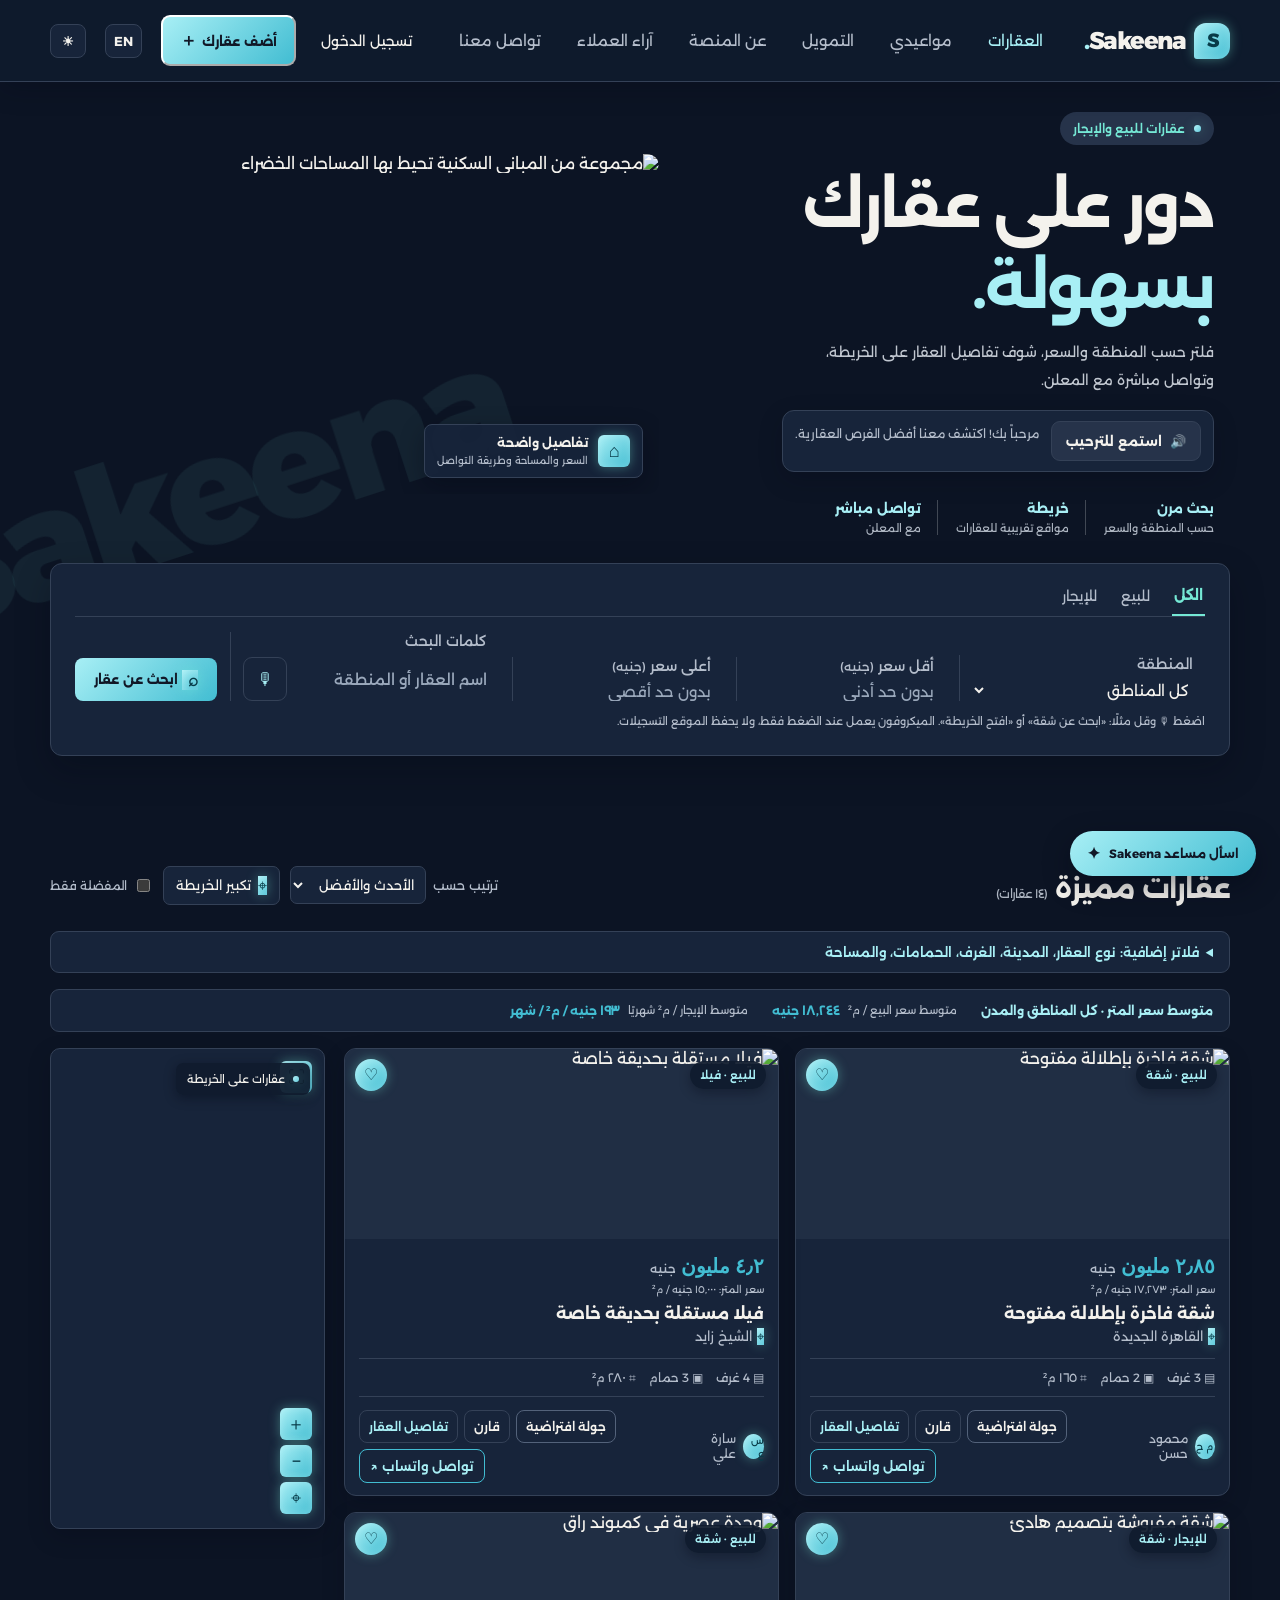
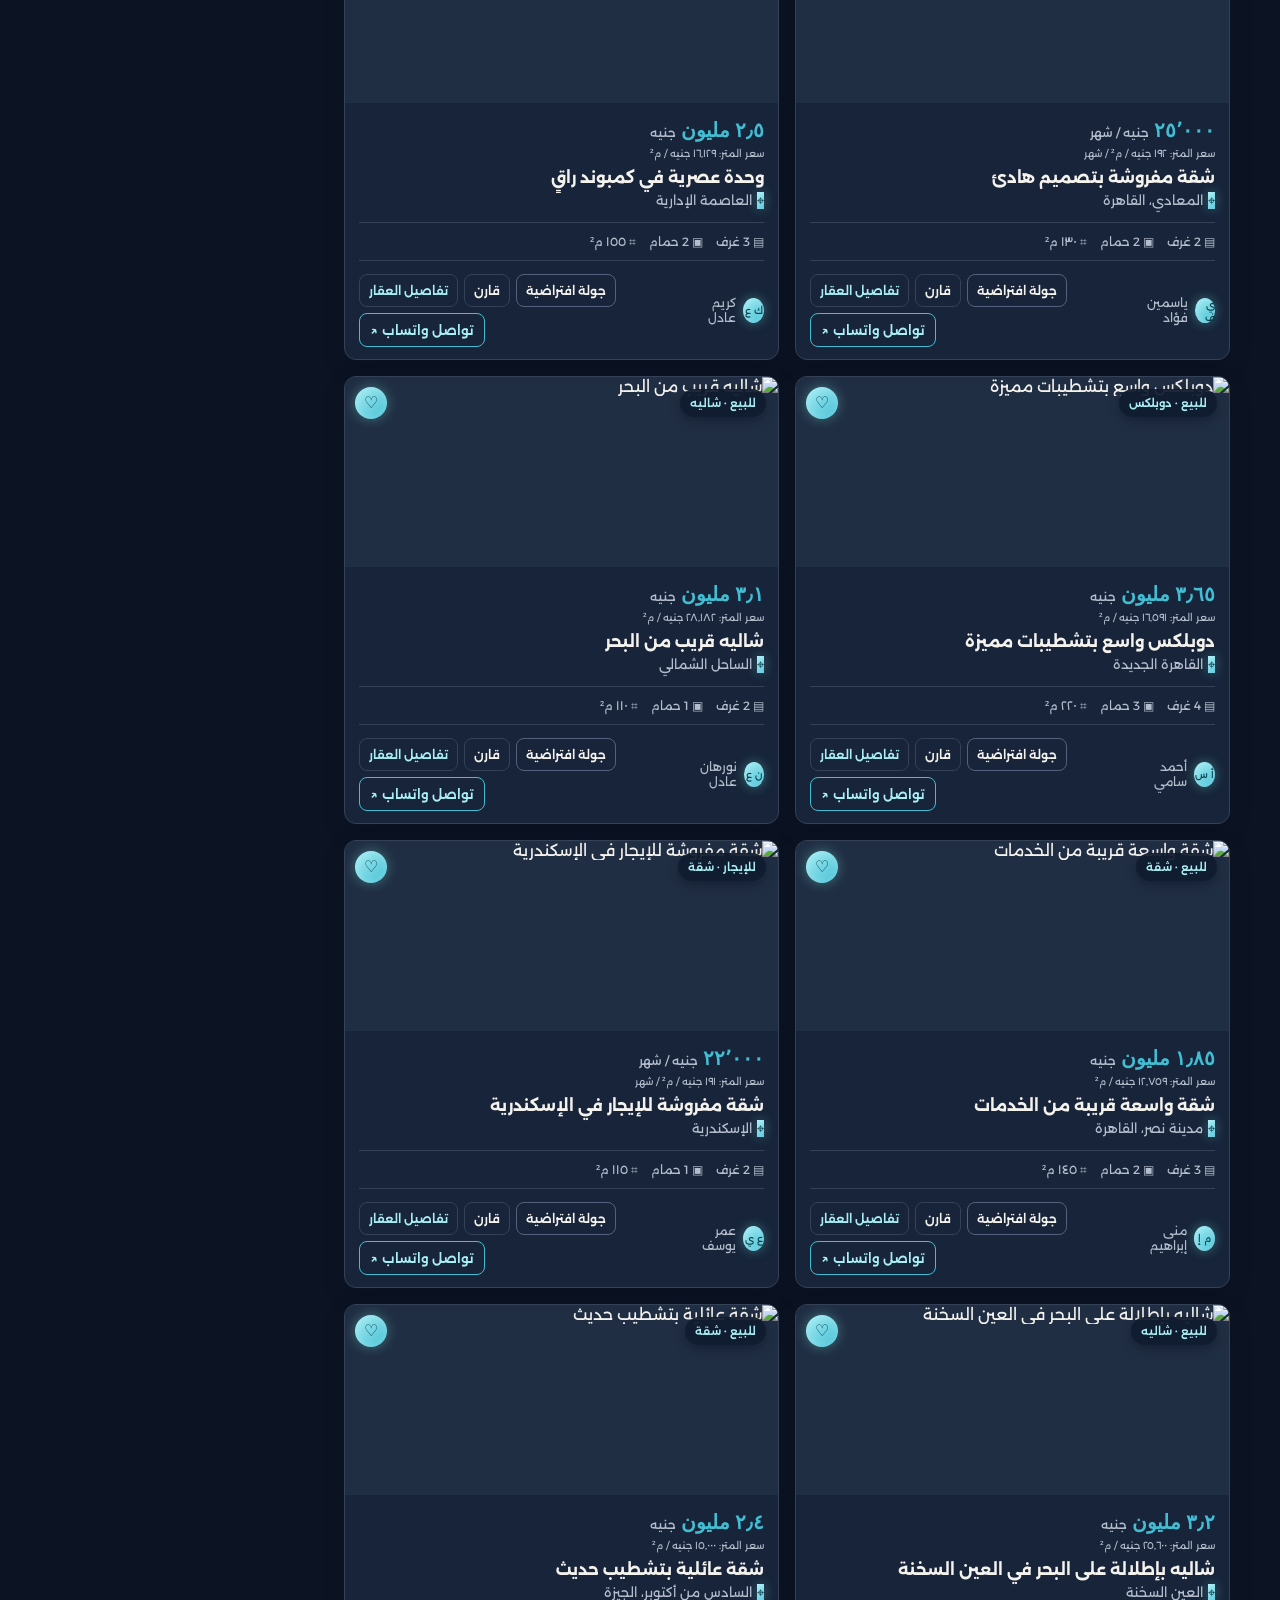
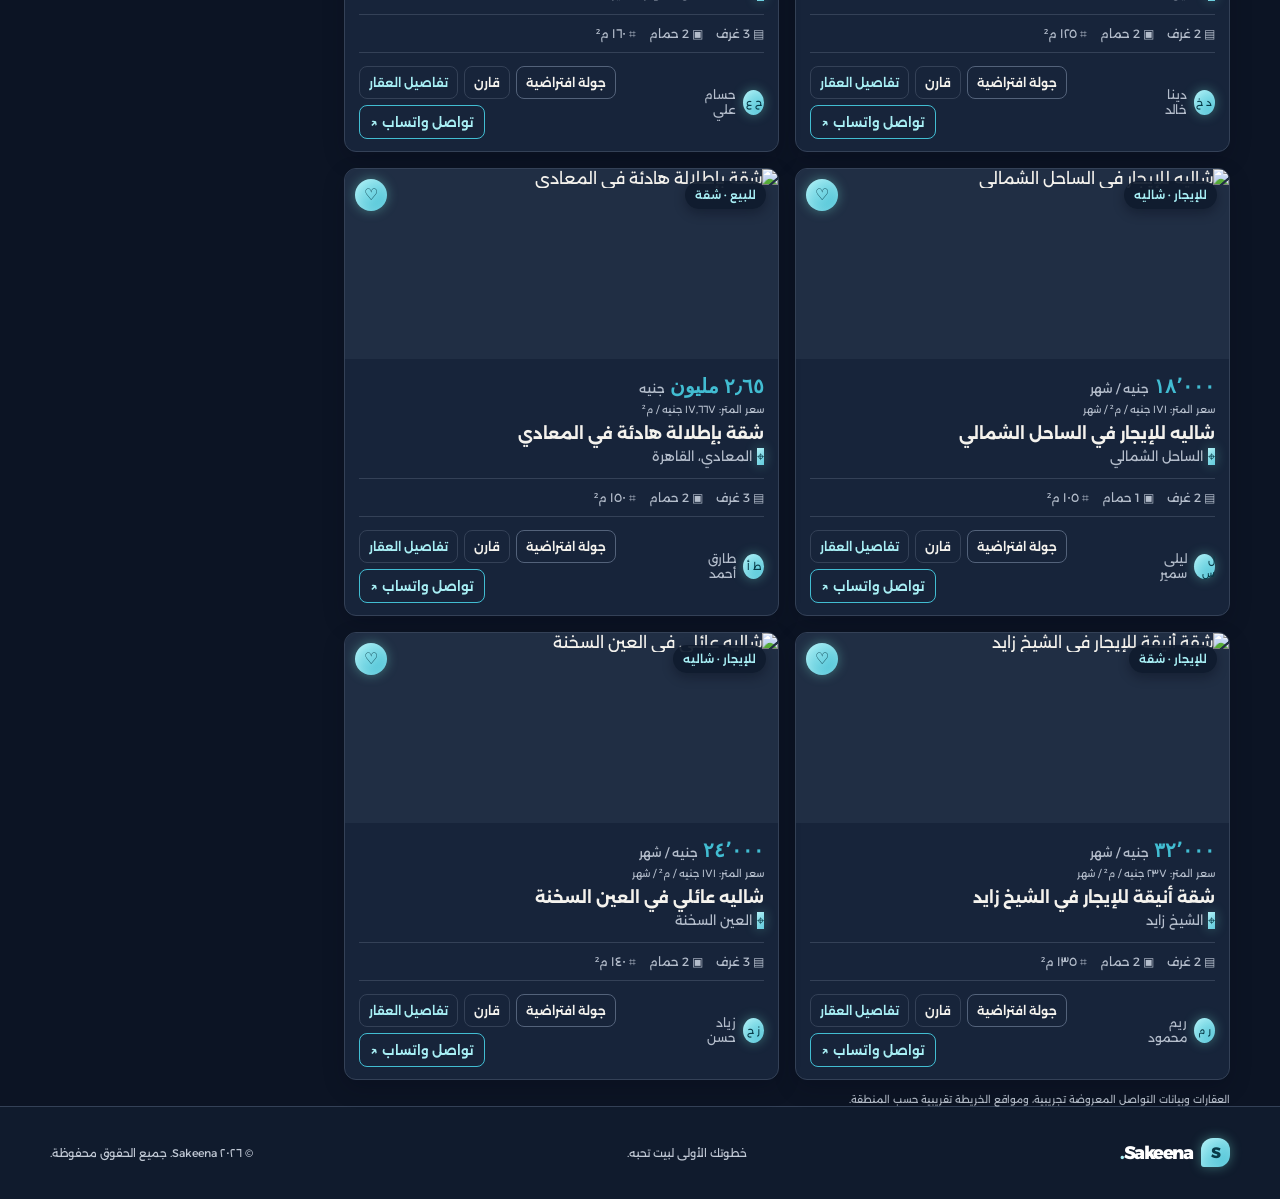
==== commit 6c3b8465: "Add bilingual spoken welcome message Co-authored-by: Copilot <223556219+Copilot@users.noreply.github" ====
--- a/index.html
+++ b/index.html
@@ -8,7 +8,7 @@
   <link rel="preconnect" href="https://fonts.googleapis.com">
   <link rel="preconnect" href="https://fonts.gstatic.com" crossorigin>
   <link href="https://fonts.googleapis.com/css2?family=Alexandria:wght@400;500;600;700;800&family=DM+Sans:wght@400;500;600;700&display=swap" rel="stylesheet">
-  <link rel="stylesheet" href="style.css?v=20261125-voice">
+  <link rel="stylesheet" href="style.css?v=20261125-welcome-audio">
 </head>
 <body>
   <header class="site-header">
@@ -40,6 +40,16 @@
         <span class="eyebrow"><span class="eyebrow-dot"></span> عقارات للبيع والإيجار</span>
         <h1>دور على عقارك<br><span>بسهولة.</span></h1>
         <p>فلتر حسب المنطقة والسعر، شوف تفاصيل العقار على الخريطة، وتواصل مباشرة مع المعلن.</p>
+        <div class="welcome-audio-box">
+          <button class="welcome-audio-button" id="welcome-audio-button" data-welcome-audio type="button" aria-label="استمع للترحيب" aria-describedby="welcome-audio-caption welcome-audio-status" aria-pressed="false">
+            <span aria-hidden="true">🔊</span>
+            <span id="welcome-audio-label">استمع للترحيب</span>
+          </button>
+          <div class="welcome-audio-copy">
+            <p class="welcome-text" id="welcome-audio-caption">مرحباً بك! اكتشف معنا أفضل الفرص العقارية.</p>
+            <span class="welcome-audio-status" id="welcome-audio-status" role="status" aria-live="polite"></span>
+          </div>
+        </div>
         <div class="hero-stats">
           <div><strong>بحث مرن</strong><span>حسب المنطقة والسعر</span></div>
           <div><strong>خريطة</strong><span>مواقع تقريبية للعقارات</span></div>
@@ -306,7 +316,7 @@
   <script defer src="https://cdn.jsdelivr.net/npm/@supabase/supabase-js@2"></script>
   <script defer src="supabase-config.js"></script>
   <script defer src="supabase-client.js?v=20261125"></script>
-  <script defer src="site.js?v=20261125-voice"></script>
-  <script defer src="script.js?v=20261125-voice"></script>
+  <script defer src="site.js?v=20261125-welcome-audio"></script>
+  <script defer src="script.js?v=20261125-welcome-audio"></script>
 </body>
 </html>
--- a/style.css
+++ b/style.css
@@ -76,9 +76,6 @@
 .main-nav a:hover, .main-nav a.active { color: var(--accent-light); }
 .header-actions { display: flex; align-items: center; gap: 19px; }
 .site-setting-button { min-width: 36px; min-height: 34px; padding: 0 8px; border: 1px solid var(--line); border-radius: 8px; background: var(--white); color: var(--ink); font-size: 13px; font-weight: 700; }
-.welcome-sound-button { display: grid; place-items: center; width: 38px; height: 38px; flex: 0 0 auto; border: 1px solid #53627a; border-radius: 50%; background: var(--white); color: var(--accent-light); box-shadow: 0 0 12px #75e8d555; font-size: 17px; transition: .2s ease; }
-.welcome-sound-button:hover, .welcome-sound-button:focus-visible { border-color: var(--accent-light); box-shadow: 0 0 16px #75e8d5aa; transform: translateY(-1px); }
-.welcome-sound-button { display: none; }
 .login-button, .menu-toggle { background: none; border: 0; color: var(--ink); font-size: 14px; transition: color .2s; }
 .login-button:hover, .menu-toggle:hover { color: var(--green); }
 .post-ad-button { display: inline-flex; align-items: center; justify-content: center; gap: 5px; white-space: nowrap; background: var(--icon-gradient); color: #111827; padding: 12px 17px; border-radius: 9px; font-size: 13px; font-weight: 700; transition: background .2s, transform .2s, box-shadow .2s; }
@@ -170,6 +167,12 @@
 .hero h1 { font-size: clamp(38px, 5vw, 62px); line-height: 1.3; letter-spacing: -2px; margin: 20px 0 12px; font-weight: 700; }
 .hero h1 span { color: var(--accent-light); }
 .hero-copy > p { max-width: 430px; margin: 0; color: #c1c7d0; font-size: 14px; line-height: 2; }
+.welcome-audio-box { display: flex; align-items: center; gap: 12px; width: fit-content; max-width: 100%; margin-top: 16px; padding: 10px 12px; border: 1px solid var(--line); border-radius: 12px; background: var(--white); box-shadow: 0 8px 24px #02071330; }
+.welcome-audio-button { display: inline-flex; align-items: center; justify-content: center; gap: 8px; min-height: 40px; padding: 9px 14px; border: 1px solid var(--line); border-radius: 9px; background: var(--mint); color: var(--ink); font-size: 13px; font-weight: 700; white-space: nowrap; }
+.welcome-audio-button[aria-pressed="true"] { border-color: var(--accent-light); color: var(--accent-light); }
+.welcome-audio-copy { display: grid; min-width: 0; gap: 4px; }
+.welcome-text { margin: 0; color: var(--muted); font-size: 12px; line-height: 1.6; overflow-wrap: anywhere; }
+.welcome-audio-status { min-height: 1em; color: var(--accent-light); font-size: 11px; }
 .hero-stats { display: flex; gap: 18px; margin-top: 28px; }
 .hero-stats div { display: flex; flex-direction: column; gap: 5px; }
 .hero-stats div + div { padding-right: 16px; border-right: 1px solid #414854; }
@@ -682,6 +685,8 @@
   .hero-copy { padding: 0; }
   .hero h1 { margin-top: 16px; font-size: 43px; }
   .hero-copy > p { font-size: 13px; }
+  .welcome-audio-box { align-items: flex-start; }
+  .welcome-text { max-width: 230px; }
   .hero-stats { gap: 26px; margin-top: 22px; }
   .hero-stats strong { font-size: 15px; }
   .hero-art { height: 245px; margin: 0 10px 0 17px; }
